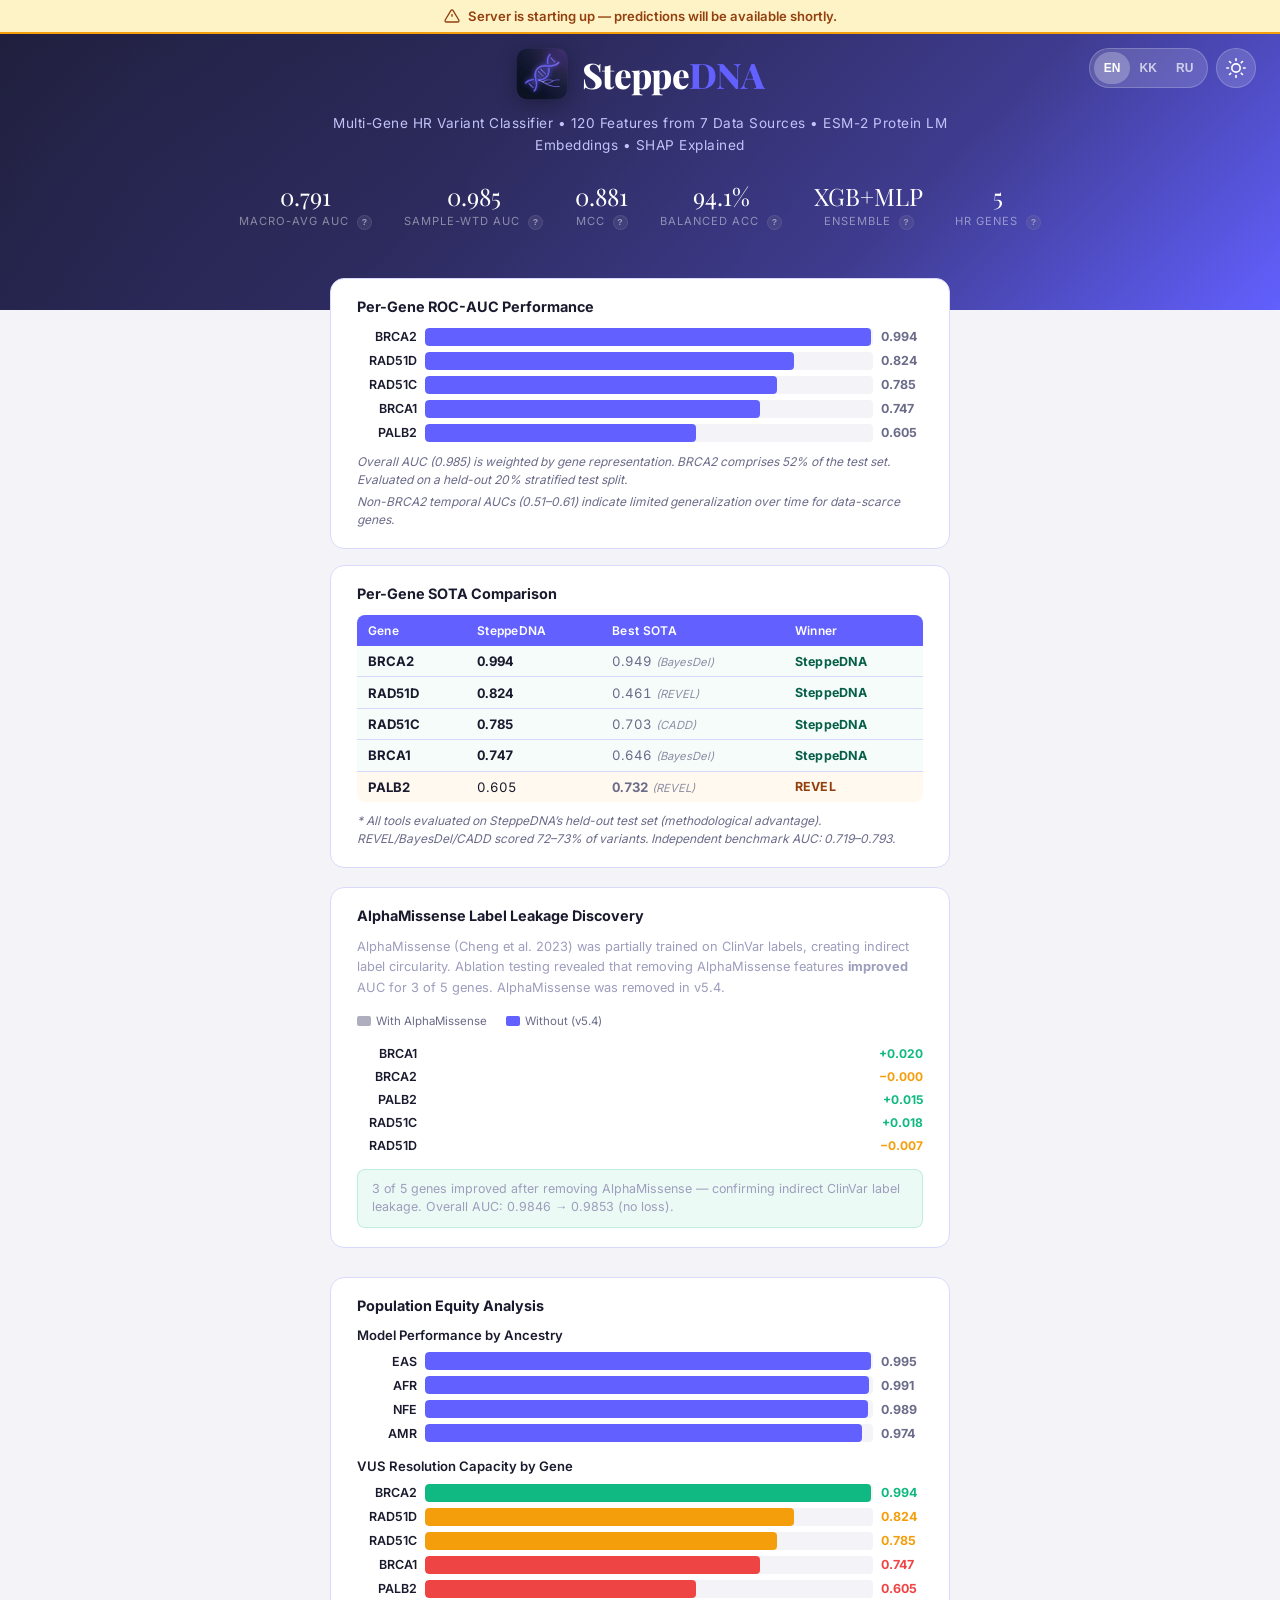
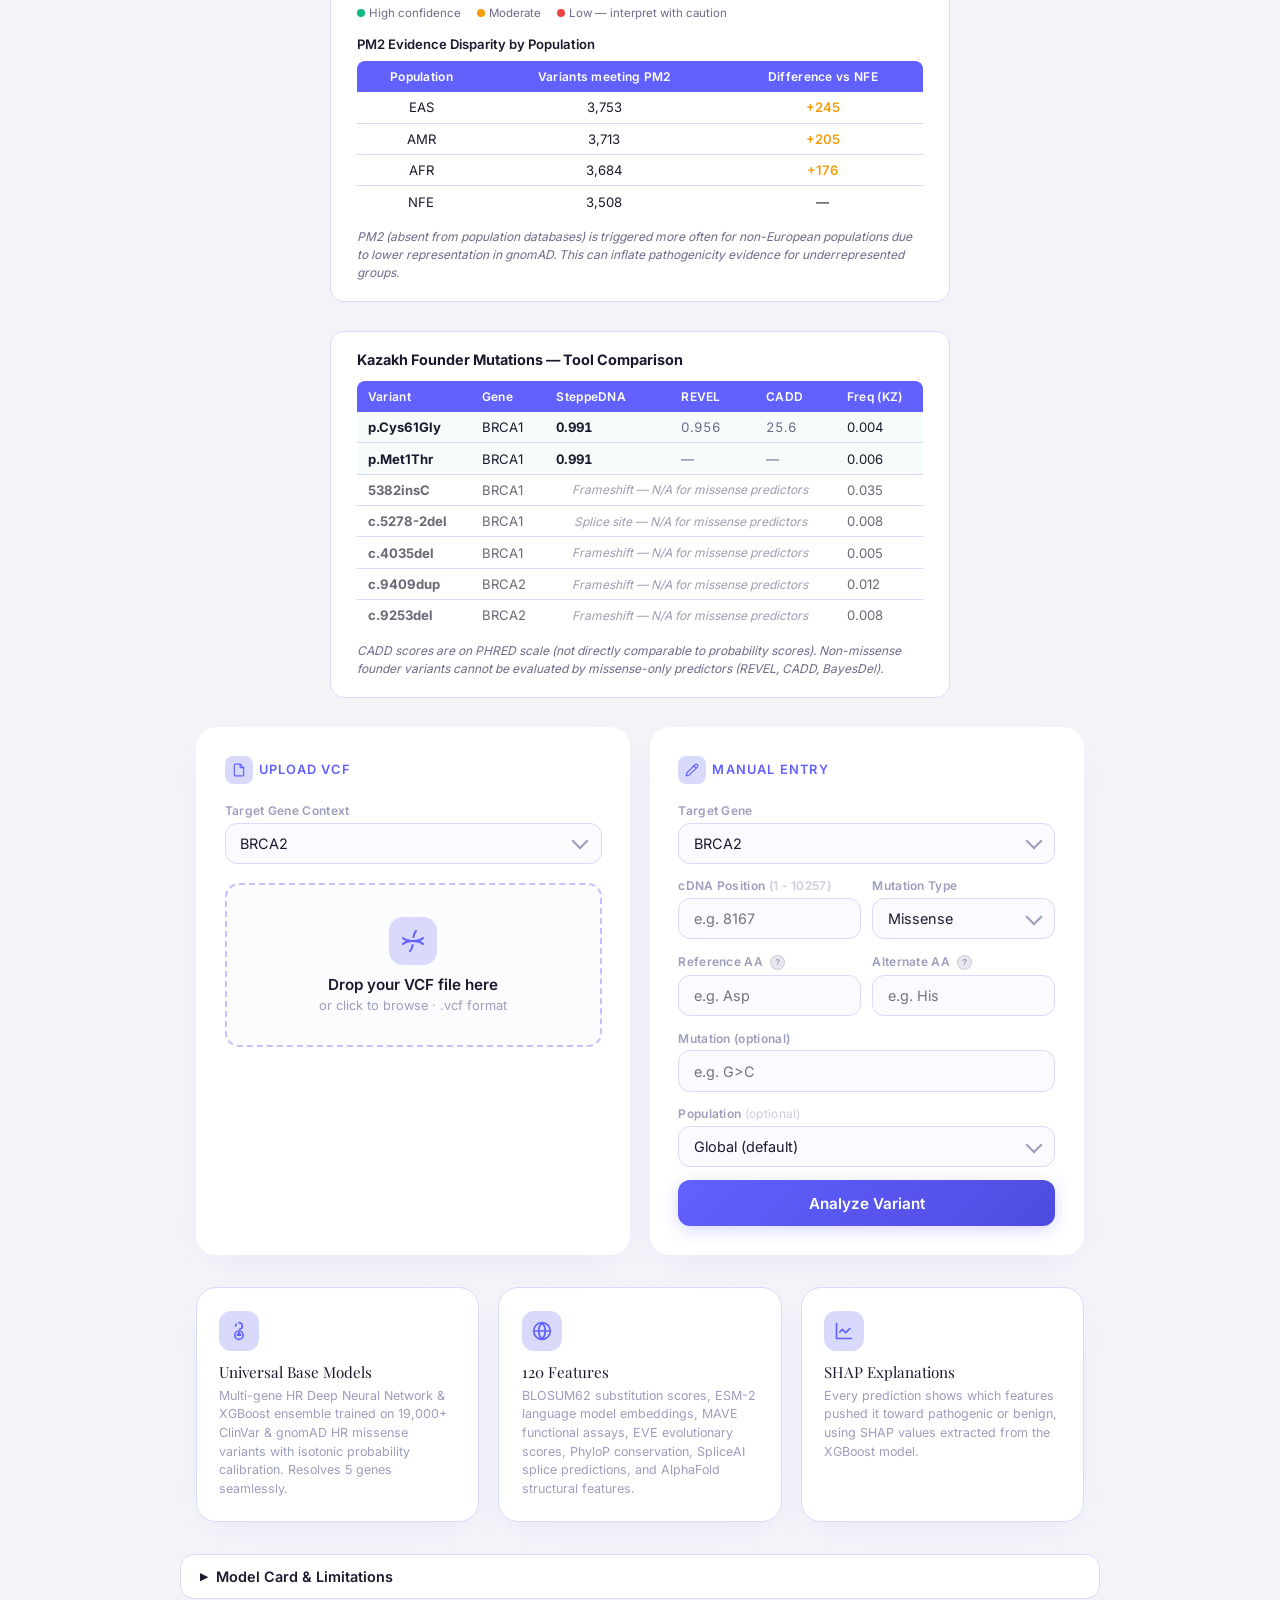
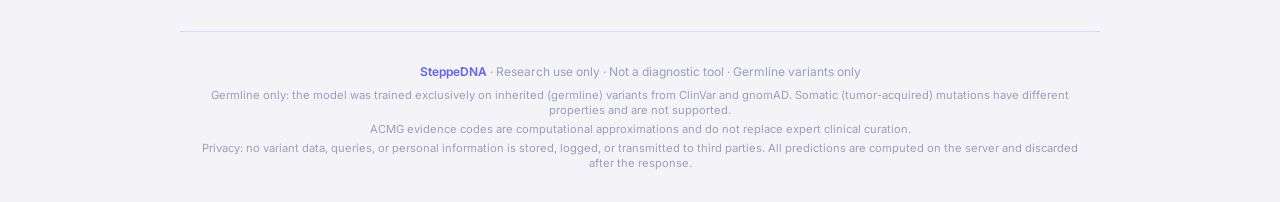
==== frontend/index.html @ 381511ca "Fix AlphaMissense section: raw HTML tags and bar visibility - Switch am_explanation element from dat" ====
<!DOCTYPE html>
<html lang="en">

<head>
    <meta charset="UTF-8">
    <meta name="viewport" content="width=device-width, initial-scale=1.0">
    <title>SteppeDNA — Multi-Gene HR Variant Classifier</title>
    <meta name="description"
        content="Universal HR pathway missense variant pathogenicity prediction using XGBoost+MLP ensemble with 120 features from 7 biological data sources. Research use only.">
    <link rel="stylesheet" href="fonts/fonts.css">
    <link rel="stylesheet" href="styles.css?v=5.4.0">
    <link rel="manifest" href="manifest.json">
    <link rel="icon" type="image/png" href="logo.png">
    <link rel="apple-touch-icon" href="logo.png">
    <meta name="theme-color" content="#6260FF">
    <meta name="apple-mobile-web-app-capable" content="yes">
    <meta name="apple-mobile-web-app-status-bar-style" content="black-translucent">
</head>

<body>

    <!-- Skip to content link for keyboard users -->
    <a href="#mutationForm" class="skip-link">Skip to main content</a>

    <!-- Offline / backend-down banner -->
    <div class="offline-banner" id="offlineBanner" style="display:none" role="alert">
        <svg viewBox="0 0 24 24" width="16" height="16" fill="none" stroke="currentColor" stroke-width="2"><path d="M10.29 3.86L1.82 18a2 2 0 0 0 1.71 3h16.94a2 2 0 0 0 1.71-3L13.71 3.86a2 2 0 0 0-3.42 0z"/><line x1="12" y1="9" x2="12" y2="13"/><line x1="12" y1="17" x2="12.01" y2="17"/></svg>
        <span id="offlineText">Server is starting up &mdash; predictions will be available shortly.</span>
    </div>

    <!-- Toast container — screen readers announce new toasts -->
    <div class="toast-container" id="toastContainer" role="status" aria-live="polite"></div>

    <!-- ============ HERO ============ -->
    <header class="hero" role="banner">
        <div class="hero-content">
            <div class="logo-row">
                <img src="logo.png" alt="SteppeDNA" style="height:52px;width:auto" onerror="this.style.display='none'">
                <span class="logo-text">Steppe<span class="dna">DNA</span></span>
            </div>
            <p class="tagline" data-i18n="tagline"
                style="font-size: 0.85rem; max-width: 620px; margin: 0 auto 1.2rem; line-height: 1.6; opacity: 0.92;">
                Multi-Gene HR Variant Classifier &bull; 120 Features from 7 Data Sources &bull; ESM-2 Protein LM Embeddings &bull;
                SHAP Explained</p>

            <div class="hero-controls">
                <div class="lang-toggle" role="group" aria-label="Language selection">
                    <button class="lang-btn" data-lang="en" aria-label="English">EN</button>
                    <button class="lang-btn" data-lang="kk" aria-label="Қазақша">KK</button>
                    <button class="lang-btn" data-lang="ru" aria-label="Русский">RU</button>
                </div>
                <button id="themeToggle" class="theme-toggle" aria-label="Toggle Dark Mode">
                    <svg id="moonIcon" viewBox="0 0 24 24" width="20" height="20" stroke="currentColor" stroke-width="2"
                        fill="none" stroke-linecap="round" stroke-linejoin="round" style="display:none;">
                        <path d="M21 12.79A9 9 0 1 1 11.21 3 7 7 0 0 0 21 12.79z"></path>
                    </svg>
                    <svg id="sunIcon" viewBox="0 0 24 24" width="20" height="20" stroke="currentColor" stroke-width="2"
                        fill="none" stroke-linecap="round" stroke-linejoin="round">
                        <circle cx="12" cy="12" r="5"></circle>
                        <line x1="12" y1="1" x2="12" y2="3"></line>
                        <line x1="12" y1="21" x2="12" y2="23"></line>
                        <line x1="4.22" y1="4.22" x2="5.64" y2="5.64"></line>
                        <line x1="18.36" y1="18.36" x2="19.78" y2="19.78"></line>
                        <line x1="1" y1="12" x2="3" y2="12"></line>
                        <line x1="21" y1="12" x2="23" y2="12"></line>
                        <line x1="4.22" y1="19.78" x2="5.64" y2="18.36"></line>
                        <line x1="18.36" y1="5.64" x2="19.78" y2="4.22"></line>
                    </svg>
                </button>
            </div>
            <div class="hero-stats">
                <div class="hero-stat">
                    <div class="num" id="hero-macro-auc">0.791</div>
                    <div class="lbl" data-i18n="stat_macro_auc">Macro-Avg AUC <button class="help-tip" aria-label="What is Macro-Averaged AUC?">?<span class="help-text" data-i18n-tooltip="tip_macro_auc">Macro-averaged AUC across all 5 genes (unweighted). Better reflects multi-gene performance than the sample-weighted AUC.</span></button></div>
                </div>
                <div class="hero-stat">
                    <div class="num" id="hero-roc-auc">0.985</div>
                    <div class="lbl" data-i18n="stat_sw_auc">Sample-Wtd AUC <button class="help-tip" aria-label="What is ROC-AUC?">?<span class="help-text" data-i18n-tooltip="tip_roc_auc">Sample-weighted Area Under the ROC curve. Measures how well the model separates pathogenic from benign variants. 1.0 = perfect, 0.5 = random guess. Weighted by gene representation (BRCA2 = 52% of test set).</span></button></div>
                </div>
                <div class="hero-stat">
                    <div class="num" id="hero-mcc">0.881</div>
                    <div class="lbl" data-i18n="stat_mcc">MCC <button class="help-tip" aria-label="What is MCC?">?<span class="help-text" data-i18n-tooltip="tip_mcc">Matthew's Correlation Coefficient. A balanced metric from -1 to +1 that accounts for true/false positives and negatives. Considered the most reliable single metric for binary classification.</span></button></div>
                </div>
                <div class="hero-stat">
                    <div class="num" id="hero-bal-acc">94.1%</div>
                    <div class="lbl" data-i18n="stat_bal_acc">Balanced Acc <button class="help-tip" aria-label="What is Balanced Accuracy?">?<span class="help-text" data-i18n-tooltip="tip_bal_acc">Average of sensitivity (true pathogenic rate) and specificity (true benign rate). Unaffected by class imbalance unlike raw accuracy.</span></button></div>
                </div>
                <div class="hero-stat">
                    <div class="num">XGB+MLP</div>
                    <div class="lbl" data-i18n="stat_model">Ensemble <button class="help-tip" aria-label="What is the Ensemble?">?<span class="help-text" data-i18n-tooltip="tip_ensemble">XGBoost + Multi-Layer Perceptron neural network with gene-adaptive weights and isotonic calibration. Two models vote on each prediction for higher reliability.</span></button></div>
                </div>
                <div class="hero-stat">
                    <div class="num">5</div>
                    <div class="lbl" data-i18n="stat_genes">HR Genes <button class="help-tip" aria-label="What are HR Genes?">?<span class="help-text" data-i18n-tooltip="tip_hr_genes">Homologous Recombination DNA repair genes: BRCA1, BRCA2, PALB2, RAD51C, RAD51D. Mutations in these genes cause hereditary breast, ovarian, and other cancers.</span></button></div>
                </div>
            </div>
        </div>
    </header>

    <!-- ============ PER-GENE PERFORMANCE ============ -->
    <section class="per-gene-section" aria-label="Per-Gene Performance">
        <h3 class="per-gene-title" data-i18n="pergene_title">Per-Gene ROC-AUC Performance</h3>
        <div class="per-gene-chart">
            <div class="pg-row">
                <span class="pg-gene">BRCA2</span>
                <div class="pg-bar-track"><div class="pg-bar" style="width:99.4%" aria-label="BRCA2 AUC 0.994"></div></div>
                <span class="pg-val">0.994</span>
            </div>
            <div class="pg-row">
                <span class="pg-gene">RAD51D</span>
                <div class="pg-bar-track"><div class="pg-bar" style="width:82.4%" aria-label="RAD51D AUC 0.824"></div></div>
                <span class="pg-val">0.824</span>
            </div>
            <div class="pg-row">
                <span class="pg-gene">RAD51C</span>
                <div class="pg-bar-track"><div class="pg-bar" style="width:78.5%" aria-label="RAD51C AUC 0.785"></div></div>
                <span class="pg-val">0.785</span>
            </div>
            <div class="pg-row">
                <span class="pg-gene">BRCA1</span>
                <div class="pg-bar-track"><div class="pg-bar" style="width:74.7%" aria-label="BRCA1 AUC 0.747"></div></div>
                <span class="pg-val">0.747</span>
            </div>
            <div class="pg-row">
                <span class="pg-gene">PALB2</span>
                <div class="pg-bar-track"><div class="pg-bar" style="width:60.5%" aria-label="PALB2 AUC 0.605"></div></div>
                <span class="pg-val">0.605</span>
            </div>
        </div>
        <p class="pg-footnote" data-i18n="pergene_footnote">Overall AUC (0.985) is weighted by gene representation. BRCA2 comprises 52% of the test set. Evaluated on a held-out 20% stratified test split.</p>
        <p class="pg-footnote" style="margin-top:4px" data-i18n="temporal_footnote">Non-BRCA2 temporal AUCs (0.51&ndash;0.61) indicate limited generalization over time for data-scarce genes.</p>
    </section>

    <!-- ============ SOTA COMPARISON ============ -->
    <section class="sota-section" aria-label="Per-Gene SOTA Comparison">
        <h3 class="per-gene-title" data-i18n="sota_comparison_title">Per-Gene SOTA Comparison</h3>
        <div style="overflow-x:auto">
            <table class="sota-table" aria-label="Per-gene SOTA comparison table">
                <thead>
                    <tr>
                        <th data-i18n="sota_col_gene">Gene</th>
                        <th data-i18n="sota_col_steppdna">SteppeDNA</th>
                        <th data-i18n="sota_col_best_sota">Best SOTA</th>
                        <th data-i18n="sota_col_winner">Winner</th>
                    </tr>
                </thead>
                <tbody>
                    <tr class="sota-win">
                        <td class="sota-gene">BRCA2</td>
                        <td class="sota-score sota-score-ours"><strong>0.994</strong></td>
                        <td class="sota-score sota-score-ext">0.949 <span class="sota-tool">(BayesDel)</span></td>
                        <td class="sota-badge sota-badge-win">SteppeDNA</td>
                    </tr>
                    <tr class="sota-win">
                        <td class="sota-gene">RAD51D</td>
                        <td class="sota-score sota-score-ours"><strong>0.824</strong></td>
                        <td class="sota-score sota-score-ext">0.461 <span class="sota-tool">(REVEL)</span></td>
                        <td class="sota-badge sota-badge-win">SteppeDNA</td>
                    </tr>
                    <tr class="sota-win">
                        <td class="sota-gene">RAD51C</td>
                        <td class="sota-score sota-score-ours"><strong>0.785</strong></td>
                        <td class="sota-score sota-score-ext">0.703 <span class="sota-tool">(CADD)</span></td>
                        <td class="sota-badge sota-badge-win">SteppeDNA</td>
                    </tr>
                    <tr class="sota-win">
                        <td class="sota-gene">BRCA1</td>
                        <td class="sota-score sota-score-ours"><strong>0.747</strong></td>
                        <td class="sota-score sota-score-ext">0.646 <span class="sota-tool">(BayesDel)</span></td>
                        <td class="sota-badge sota-badge-win">SteppeDNA</td>
                    </tr>
                    <tr class="sota-loss">
                        <td class="sota-gene">PALB2</td>
                        <td class="sota-score sota-score-ours">0.605</td>
                        <td class="sota-score sota-score-ext"><strong>0.732</strong> <span class="sota-tool">(REVEL)</span></td>
                        <td class="sota-badge sota-badge-loss">REVEL</td>
                    </tr>
                </tbody>
            </table>
        </div>
        <p class="pg-footnote" style="margin-top:0.6rem" data-i18n="sota_footnote">* All tools evaluated on SteppeDNA&#8217;s held-out test set (methodological advantage). REVEL/BayesDel/CADD scored 72&ndash;73% of variants. Independent benchmark AUC: 0.719&ndash;0.793.</p>
    </section>

    <!-- ============ ALPHAMISSENSE LEAKAGE DISCOVERY ============ -->
    <section class="analysis-section am-section" aria-label="AlphaMissense Leakage Discovery">
        <h3 class="per-gene-title" data-i18n="am_title">AlphaMissense Label Leakage Discovery</h3>
        <p class="am-explanation" data-i18n-html="am_explanation">AlphaMissense (Cheng et al. 2023) was partially trained on ClinVar labels, creating indirect label circularity. Ablation testing revealed that removing AlphaMissense features <strong>improved</strong> AUC for 3 of 5 genes. AlphaMissense was removed in v5.4.</p>
        <div class="am-chart">
            <div class="am-legend">
                <span class="am-leg-item"><span class="am-leg-swatch am-with-swatch"></span> <span data-i18n="am_with">With AlphaMissense</span></span>
                <span class="am-leg-item"><span class="am-leg-swatch am-without-swatch"></span> <span data-i18n="am_without">Without (v5.4)</span></span>
            </div>
            <div class="am-row am-improved">
                <span class="pg-gene">BRCA1</span>
                <div class="am-bars">
                    <div class="pg-bar-track"><div class="pg-bar am-bar-with" style="width:76.5%" aria-label="With AM: 0.765"></div></div>
                    <div class="pg-bar-track"><div class="pg-bar am-bar-without" style="width:78.4%" aria-label="Without AM: 0.784"></div></div>
                </div>
                <span class="am-delta am-delta-up">+0.020</span>
            </div>
            <div class="am-row am-declined">
                <span class="pg-gene">BRCA2</span>
                <div class="am-bars">
                    <div class="pg-bar-track"><div class="pg-bar am-bar-with" style="width:99.7%" aria-label="With AM: 0.997"></div></div>
                    <div class="pg-bar-track"><div class="pg-bar am-bar-without" style="width:99.7%" aria-label="Without AM: 0.997"></div></div>
                </div>
                <span class="am-delta am-delta-down">&minus;0.000</span>
            </div>
            <div class="am-row am-improved">
                <span class="pg-gene">PALB2</span>
                <div class="am-bars">
                    <div class="pg-bar-track"><div class="pg-bar am-bar-with" style="width:57.0%" aria-label="With AM: 0.570"></div></div>
                    <div class="pg-bar-track"><div class="pg-bar am-bar-without" style="width:58.6%" aria-label="Without AM: 0.586"></div></div>
                </div>
                <span class="am-delta am-delta-up">+0.015</span>
            </div>
            <div class="am-row am-improved">
                <span class="pg-gene">RAD51C</span>
                <div class="am-bars">
                    <div class="pg-bar-track"><div class="pg-bar am-bar-with" style="width:79.9%" aria-label="With AM: 0.799"></div></div>
                    <div class="pg-bar-track"><div class="pg-bar am-bar-without" style="width:81.7%" aria-label="Without AM: 0.817"></div></div>
                </div>
                <span class="am-delta am-delta-up">+0.018</span>
            </div>
            <div class="am-row am-declined">
                <span class="pg-gene">RAD51D</span>
                <div class="am-bars">
                    <div class="pg-bar-track"><div class="pg-bar am-bar-with" style="width:82.1%" aria-label="With AM: 0.821"></div></div>
                    <div class="pg-bar-track"><div class="pg-bar am-bar-without" style="width:81.5%" aria-label="Without AM: 0.815"></div></div>
                </div>
                <span class="am-delta am-delta-down">&minus;0.007</span>
            </div>
        </div>
        <div class="am-callout" data-i18n="am_callout">3 of 5 genes improved after removing AlphaMissense &mdash; confirming indirect ClinVar label leakage. Overall AUC: 0.9846 &rarr; 0.9853 (no loss).</div>
    </section>

    <!-- ============ POPULATION EQUITY ANALYSIS ============ -->
    <section class="analysis-section equity-section" aria-label="Population Equity Analysis">
        <h3 class="per-gene-title" data-i18n="eq_title">Population Equity Analysis</h3>

        <h4 class="eq-subtitle" data-i18n="eq_perf_title">Model Performance by Ancestry</h4>
        <div class="per-gene-chart">
            <div class="pg-row">
                <span class="pg-gene">EAS</span>
                <div class="pg-bar-track"><div class="pg-bar" style="width:99.5%" aria-label="EAS AUC 0.995"></div></div>
                <span class="pg-val">0.995</span>
            </div>
            <div class="pg-row">
                <span class="pg-gene">AFR</span>
                <div class="pg-bar-track"><div class="pg-bar" style="width:99.1%" aria-label="AFR AUC 0.991"></div></div>
                <span class="pg-val">0.991</span>
            </div>
            <div class="pg-row">
                <span class="pg-gene">NFE</span>
                <div class="pg-bar-track"><div class="pg-bar" style="width:98.9%" aria-label="NFE AUC 0.989"></div></div>
                <span class="pg-val">0.989</span>
            </div>
            <div class="pg-row">
                <span class="pg-gene">AMR</span>
                <div class="pg-bar-track"><div class="pg-bar" style="width:97.4%" aria-label="AMR AUC 0.974"></div></div>
                <span class="pg-val">0.974</span>
            </div>
        </div>

        <h4 class="eq-subtitle" data-i18n="eq_vus_title">VUS Resolution Capacity by Gene</h4>
        <div class="per-gene-chart">
            <div class="pg-row">
                <span class="pg-gene">BRCA2</span>
                <div class="pg-bar-track"><div class="pg-bar eq-tier-high" style="width:99.4%" aria-label="BRCA2 AUC 0.994"></div></div>
                <span class="pg-val eq-val-high">0.994</span>
            </div>
            <div class="pg-row">
                <span class="pg-gene">RAD51D</span>
                <div class="pg-bar-track"><div class="pg-bar eq-tier-moderate" style="width:82.4%" aria-label="RAD51D AUC 0.824"></div></div>
                <span class="pg-val eq-val-moderate">0.824</span>
            </div>
            <div class="pg-row">
                <span class="pg-gene">RAD51C</span>
                <div class="pg-bar-track"><div class="pg-bar eq-tier-moderate" style="width:78.5%" aria-label="RAD51C AUC 0.785"></div></div>
                <span class="pg-val eq-val-moderate">0.785</span>
            </div>
            <div class="pg-row">
                <span class="pg-gene">BRCA1</span>
                <div class="pg-bar-track"><div class="pg-bar eq-tier-low" style="width:74.7%" aria-label="BRCA1 AUC 0.747"></div></div>
                <span class="pg-val eq-val-low">0.747</span>
            </div>
            <div class="pg-row">
                <span class="pg-gene">PALB2</span>
                <div class="pg-bar-track"><div class="pg-bar eq-tier-low" style="width:60.5%" aria-label="PALB2 AUC 0.605"></div></div>
                <span class="pg-val eq-val-low">0.605</span>
            </div>
        </div>
        <div class="eq-tier-legend">
            <span class="eq-leg-item"><span class="eq-leg-dot eq-tier-high"></span> <span data-i18n="eq_high">High confidence</span></span>
            <span class="eq-leg-item"><span class="eq-leg-dot eq-tier-moderate"></span> <span data-i18n="eq_moderate">Moderate</span></span>
            <span class="eq-leg-item"><span class="eq-leg-dot eq-tier-low"></span> <span data-i18n="eq_low">Low &mdash; interpret with caution</span></span>
        </div>

        <h4 class="eq-subtitle" data-i18n="eq_pm2_title">PM2 Evidence Disparity by Population</h4>
        <div style="overflow-x:auto">
            <table class="sota-table eq-table" aria-label="PM2 evidence disparity">
                <thead>
                    <tr>
                        <th data-i18n="eq_col_pop">Population</th>
                        <th data-i18n="eq_col_pm2">Variants meeting PM2</th>
                        <th data-i18n="eq_col_diff">Difference vs NFE</th>
                    </tr>
                </thead>
                <tbody>
                    <tr><td>EAS</td><td>3,753</td><td class="eq-diff-up">+245</td></tr>
                    <tr><td>AMR</td><td>3,713</td><td class="eq-diff-up">+205</td></tr>
                    <tr><td>AFR</td><td>3,684</td><td class="eq-diff-up">+176</td></tr>
                    <tr><td>NFE</td><td>3,508</td><td>&mdash;</td></tr>
                </tbody>
            </table>
        </div>
        <p class="pg-footnote" data-i18n="eq_footnote">PM2 (absent from population databases) is triggered more often for non-European populations due to lower representation in gnomAD. This can inflate pathogenicity evidence for underrepresented groups.</p>
    </section>

    <!-- ============ FOUNDER MUTATION BENCHMARK ============ -->
    <section class="analysis-section founder-bench-section" aria-label="Founder Mutation Benchmark">
        <h3 class="per-gene-title" data-i18n="fb_title">Kazakh Founder Mutations &mdash; Tool Comparison</h3>
        <div style="overflow-x:auto">
            <table class="sota-table" aria-label="Founder mutation benchmark comparison">
                <thead>
                    <tr>
                        <th data-i18n="fb_col_variant">Variant</th>
                        <th data-i18n="fb_col_gene">Gene</th>
                        <th>SteppeDNA</th>
                        <th>REVEL</th>
                        <th>CADD</th>
                        <th data-i18n="fb_col_freq">Freq (KZ)</th>
                    </tr>
                </thead>
                <tbody>
                    <tr class="sota-win">
                        <td class="sota-gene">p.Cys61Gly</td>
                        <td>BRCA1</td>
                        <td class="sota-score sota-score-ours"><strong>0.991</strong></td>
                        <td class="sota-score sota-score-ext">0.956</td>
                        <td class="sota-score sota-score-ext">25.6</td>
                        <td>0.004</td>
                    </tr>
                    <tr class="sota-win">
                        <td class="sota-gene">p.Met1Thr</td>
                        <td>BRCA1</td>
                        <td class="sota-score sota-score-ours"><strong>0.991</strong></td>
                        <td class="sota-score sota-score-ext">&mdash;</td>
                        <td class="sota-score sota-score-ext">&mdash;</td>
                        <td>0.006</td>
                    </tr>
                    <tr class="fb-nonsense">
                        <td class="sota-gene">5382insC</td>
                        <td>BRCA1</td>
                        <td colspan="3" class="fb-na" data-i18n="fb_frameshift">Frameshift &mdash; N/A for missense predictors</td>
                        <td>0.035</td>
                    </tr>
                    <tr class="fb-nonsense">
                        <td class="sota-gene">c.5278-2del</td>
                        <td>BRCA1</td>
                        <td colspan="3" class="fb-na" data-i18n="fb_splice">Splice site &mdash; N/A for missense predictors</td>
                        <td>0.008</td>
                    </tr>
                    <tr class="fb-nonsense">
                        <td class="sota-gene">c.4035del</td>
                        <td>BRCA1</td>
                        <td colspan="3" class="fb-na" data-i18n="fb_frameshift">Frameshift &mdash; N/A for missense predictors</td>
                        <td>0.005</td>
                    </tr>
                    <tr class="fb-nonsense">
                        <td class="sota-gene">c.9409dup</td>
                        <td>BRCA2</td>
                        <td colspan="3" class="fb-na" data-i18n="fb_frameshift">Frameshift &mdash; N/A for missense predictors</td>
                        <td>0.012</td>
                    </tr>
                    <tr class="fb-nonsense">
                        <td class="sota-gene">c.9253del</td>
                        <td>BRCA2</td>
                        <td colspan="3" class="fb-na" data-i18n="fb_frameshift">Frameshift &mdash; N/A for missense predictors</td>
                        <td>0.008</td>
                    </tr>
                </tbody>
            </table>
        </div>
        <p class="pg-footnote" data-i18n="fb_footnote">CADD scores are on PHRED scale (not directly comparable to probability scores). Non-missense founder variants cannot be evaluated by missense-only predictors (REVEL, CADD, BayesDel).</p>
    </section>

    <!-- ============ MAIN 2-COL LAYOUT ============ -->
    <main class="main-container" role="main">

        <!-- LEFT: Upload -->
        <div class="card">
            <div class="card-title"><span class="ct-icon" aria-hidden="true"><svg viewBox="0 0 24 24">
                        <path d="M14 2H6a2 2 0 0 0-2 2v16a2 2 0 0 0 2 2h12a2 2 0 0 0 2-2V8Z" />
                        <polyline points="14 2 14 8 20 8" />
                    </svg></span> <span data-i18n="upload_title">Upload VCF</span></div>

            <div class="form-group custom-dropdown-container" style="margin-bottom: 1.2rem;">
                <label data-i18n="tgt_gene_ctx">Target Gene Context</label>
                <div class="custom-dropdown" id="vcfGeneDropdown" tabindex="0">
                    <div class="dropdown-selected" id="vcfGeneSelected">BRCA2</div>
                    <div class="dropdown-options">
                        <div class="dropdown-option" data-value="BRCA1">BRCA1</div>
                        <div class="dropdown-option active" data-value="BRCA2">BRCA2</div>
                        <div class="dropdown-option" data-value="PALB2">PALB2</div>
                        <div class="dropdown-option" data-value="RAD51C">RAD51C</div>
                        <div class="dropdown-option" data-value="RAD51D">RAD51D</div>
                    </div>
                </div>
                <!-- Preserved mapped ID for JS lookups -->
                <input type="hidden" id="vcfGeneSelect" value="BRCA2">
            </div>

            <div class="upload-zone" id="dropZone" role="button" aria-label="Upload VCF file" tabindex="0">
                <div class="dna-icon" aria-hidden="true"><svg viewBox="0 0 24 24">
                        <path d="M2 15c6.667-6 13.333 0 20-6" stroke-linecap="round" />
                        <path d="M9 22c1.798-1.998 2.573-3.995 2.572-5.993" stroke-linecap="round" />
                        <path d="M15 2c-1.798 1.998-2.573 3.995-2.572 5.993" stroke-linecap="round" />
                        <path d="M2 9c6.667 6 13.333 0 20 6" stroke-linecap="round" />
                    </svg></div>
                <h3 data-i18n="drop_vcf">Drop your VCF file here</h3>
                <p data-i18n="or_click">or click to browse · .vcf format</p>
                <input type="file" id="fileInput" hidden accept=".vcf">
            </div>
        </div>

        <!-- RIGHT: Manual Input -->
        <div class="card">
            <div class="card-title"><span class="ct-icon" aria-hidden="true"><svg viewBox="0 0 24 24">
                        <path d="M17 3a2.85 2.83 0 1 1 4 4L7.5 20.5 2 22l1.5-5.5Z" />
                        <path d="m15 5 4 4" />
                    </svg></span> <span data-i18n="manual_entry">Manual Entry</span></div>
            <form id="mutationForm" novalidate>
                <div class="form-group custom-dropdown-container">
                    <label data-i18n="tgt_gene">Target Gene</label>
                    <div class="custom-dropdown" id="geneDropdown" tabindex="0">
                        <div class="dropdown-selected" id="geneSelected">BRCA2</div>
                        <div class="dropdown-options">
                            <div class="dropdown-option" data-value="BRCA1">BRCA1</div>
                            <div class="dropdown-option active" data-value="BRCA2">BRCA2</div>
                            <div class="dropdown-option" data-value="PALB2">PALB2</div>
                            <div class="dropdown-option" data-value="RAD51C">RAD51C</div>
                            <div class="dropdown-option" data-value="RAD51D">RAD51D</div>
                        </div>
                    </div>
                    <!-- Preserved mapped ID for JS lookups -->
                    <input type="hidden" id="geneSelect" value="BRCA2">
                </div>
                <div class="row-2">
                    <div class="form-group">
                        <label for="cDNA_pos"><span data-i18n="cdna_pos">cDNA Position</span> <span id="cdnaHint"
                                style="opacity:0.5">(1 - 10257)</span></label>
                        <input type="number" id="cDNA_pos" placeholder="e.g. 8167" required min="1" max="10257">
                    </div>

                    <div class="form-group custom-dropdown-container" id="mutTypeDropdownGroup">
                        <label data-i18n="mut_type">Mutation Type</label>
                        <div class="custom-dropdown" id="mutTypeDropdown" tabindex="0">
                            <div class="dropdown-selected" id="mutTypeSelected">Missense</div>
                            <div class="dropdown-options">
                                <div class="dropdown-option active" data-value="missense">Missense</div>
                                <div class="dropdown-option" data-value="nonsense">Nonsense</div>
                                <div class="dropdown-option" data-value="frameshift">Frameshift</div>
                            </div>
                        </div>
                    </div>
                </div>

                <div class="row-2" id="missenseRow">
                    <div class="form-group">
                        <label for="AA_ref" data-i18n="ref_aa">Reference AA <button class="help-tip" aria-label="What is Reference AA?">?<span class="help-text" data-i18n-tooltip="tip_ref_aa">The original (wild-type) amino acid at this position. Use 3-letter codes: Ala, Arg, Asn, Asp, Cys, Glu, Gly, His, Ile, Leu, Lys, Met, Phe, Pro, Ser, Thr, Trp, Tyr, Val.</span></button></label>
                        <input type="text" id="AA_ref" placeholder="e.g. Asp" required maxlength="3"
                            pattern="[A-Za-z]{3}" autocomplete="off">
                    </div>
                    <div class="form-group" id="aaAltGroup">
                        <label for="AA_alt" data-i18n="alt_aa">Alternate AA <button class="help-tip" aria-label="What is Alternate AA?">?<span class="help-text" data-i18n-tooltip="tip_alt_aa">The mutant amino acid that replaced the original. This is the variant you want to classify as pathogenic or benign.</span></button></label>
                        <input type="text" id="AA_alt" placeholder="e.g. His" required maxlength="3"
                            pattern="[A-Za-z]{3}" autocomplete="off">
                    </div>
                </div>
                <div class="form-group">
                    <label for="mutation"><span data-i18n="mutation">Mutation</span> <span data-i18n="mut_opt"
                            style="opacity:0.5">(optional)</span></label>
                    <input type="text" id="mutation" placeholder="e.g. G>C" autocomplete="off">
                </div>
                <div class="form-group custom-dropdown-container" style="margin-bottom:0.8rem;">
                    <label data-i18n="population_label">Population <span style="opacity:0.5;font-weight:normal">(optional)</span></label>
                    <div class="custom-dropdown" id="populationDropdown" tabindex="0">
                        <div class="dropdown-selected" id="populationSelected" data-i18n="pop_global">Global (default)</div>
                        <div class="dropdown-options">
                            <div class="dropdown-option active" data-value="">Global (default)</div>
                            <div class="dropdown-option" data-value="nfe">European (NFE)</div>
                            <div class="dropdown-option" data-value="eas">East Asian (EAS)</div>
                            <div class="dropdown-option" data-value="afr">African (AFR)</div>
                            <div class="dropdown-option" data-value="sas">South Asian (SAS)</div>
                            <div class="dropdown-option" data-value="amr">American (AMR)</div>
                            <div class="dropdown-option" data-value="asj">Ashkenazi (ASJ)</div>
                            <div class="dropdown-option" data-value="fin">Finnish (FIN)</div>
                        </div>
                    </div>
                    <input type="hidden" id="populationSelect" value="">
                </div>
                <button type="submit" class="btn" id="submitBtn">
                    <div class="spinner" id="spinner"></div>
                    <span id="btnText" data-i18n="analyze_btn">Analyze Variant</span>
                </button>
            </form>
        </div>

        <!-- LOADING SKELETON -->
        <div class="skeleton-card" id="skeletonCard" style="display:none" aria-hidden="true">
            <div class="skeleton-row skeleton-shimmer" style="width:40%;height:28px;margin-bottom:12px"></div>
            <div class="skeleton-row skeleton-shimmer" style="width:25%;height:48px;margin-bottom:16px"></div>
            <div class="skeleton-row skeleton-shimmer" style="width:90%;height:14px;margin-bottom:8px"></div>
            <div class="skeleton-row skeleton-shimmer" style="width:75%;height:14px;margin-bottom:20px"></div>
            <div style="display:grid;grid-template-columns:1fr 1fr;gap:10px">
                <div class="skeleton-row skeleton-shimmer" style="height:80px;border-radius:10px"></div>
                <div class="skeleton-row skeleton-shimmer" style="height:80px;border-radius:10px"></div>
                <div class="skeleton-row skeleton-shimmer" style="height:80px;border-radius:10px"></div>
                <div class="skeleton-row skeleton-shimmer" style="height:80px;border-radius:10px"></div>
            </div>
        </div>

        <!-- RESULT (full width) -->
        <div class="result-card card-full" id="resultCard" aria-live="polite" aria-atomic="true">
            <div class="ruo-inline" style="background:var(--bg-alt);border:1px solid var(--border);padding:4px 10px;border-radius:4px;font-size:0.72rem;color:var(--text-mid);text-align:center;margin-bottom:8px;opacity:0.7;">Research Use Only — not for clinical diagnosis | Germline variants only</div>
            <div class="result-top">
                <div class="result-label-group">
                    <span class="badge" id="badge">Pathogenic</span>
                </div>
                <div class="result-top-right">
                    <span class="prob-label" style="font-size:0.7rem;color:var(--text-mid);display:block;margin-bottom:2px;">Pathogenicity Probability</span>
                    <span class="confidence" id="confidence">98%</span>
                    <button class="btn-dismiss-result" id="btnDismissResult" aria-label="Dismiss result" title="Dismiss">
                        <svg width="16" height="16" viewBox="0 0 24 24" fill="none" stroke="currentColor" stroke-width="2"><line x1="18" y1="6" x2="6" y2="18"/><line x1="6" y1="6" x2="18" y2="18"/></svg>
                    </button>
                </div>
            </div>
            <div id="uncertaintyInfo" style="display:none;text-align:center;margin-top:8px"></div>
            <div id="conformalPrediction" style="display:none;text-align:center;margin-top:6px"></div>
            <div id="geneReliability" style="display:none;margin:8px 0;padding:10px 14px;border-radius:8px;font-size:0.85rem;border:1px solid var(--warning);background:rgba(245,158,11,0.08);color:var(--text)"></div>
            <div id="modelDisagreement" style="display:none;margin:8px 0;padding:10px 14px;border-radius:8px;font-size:0.85rem;border:1px solid var(--warning);background:rgba(245,158,11,0.08);color:var(--text)"></div>
            <div id="founderMutation" style="display:none;margin:8px 0;padding:10px 14px;border-radius:8px;font-size:0.85rem;border:1px solid #0ea5e9;background:rgba(14,165,233,0.08);color:var(--text)"></div>
            <div id="vusGuidance" style="display:none;margin:8px 0;padding:10px 14px;border-radius:8px;font-size:0.85rem;border:1px solid var(--primary);background:rgba(99,102,241,0.06);color:var(--text)"></div>
            <div id="predictionMeta" class="prediction-meta" style="display:none">
                <span id="ensembleWeights" style="display:none"></span>
                <span id="featureCoverage" style="display:none"></span>
                <span id="dataSupport" style="display:none"></span>
            </div>
            <p class="result-subtitle" id="resultNote">
                Prediction based on EVE, MAVE, PhyloP, ESM-2, SpliceAI, AlphaFold 3D structure, gnomAD frequencies, and 120 engineered features.
            </p>

            <!-- PROTEIN DOMAIN LOLLIPOP PLOT -->
            <div class="lollipop-container" id="lollipopPlot" style="display:none"></div>

            <div class="ds-grid" id="dsGrid">
                <!-- filled by JS -->
            </div>

            <div class="features-grid" id="featuresGrid">
                <!-- filled by JS -->
            </div>

            <!-- ACMG EVIDENCE -->
            <div class="acmg-section" id="acmgSection" style="display:none">
                <div class="acmg-title" data-i18n="acmg_ev">ACMG Evidence <button class="help-tip" aria-label="What is ACMG?">?<span class="help-text" data-i18n-tooltip="tip_acmg">American College of Medical Genetics classification criteria. PP/PM/PS = evidence for pathogenic. BP/BS/BA = evidence for benign. These are computational approximations.</span></button></div>
                <div class="acmg-approx-note" style="font-size:0.85rem;color:var(--text);margin-bottom:6px;font-style:italic;background:var(--warning-bg, #fff3cd);padding:4px 8px;border-radius:4px;" data-i18n="acmg_approx_label">Computational approximation &mdash; not validated ACMG classification</div>
                <div class="acmg-grid" id="acmgGrid"></div>
            </div>

            <!-- POPULATION COMPARISON -->
            <div class="pop-compare" id="populationComparison" style="display:none">
                <div class="pop-compare-title" data-i18n="pop_compare_title">Population Impact on ACMG Evidence</div>
                <div id="popCompareContent"></div>
            </div>

            <!-- SHAP -->
            <div class="shap-section" id="shapSection" style="display:none">
                <div class="shap-title" data-i18n="why_shap">Why This Prediction? — SHAP Feature Attribution <button class="help-tip" aria-label="What is SHAP?">?<span class="help-text" data-i18n-tooltip="tip_shap">SHAP (SHapley Additive exPlanations) shows how each biological feature pushed the prediction toward pathogenic (+) or benign (-). Longer bars = stronger influence on this specific variant.</span></button></div>
                <div id="shapChart"></div>
                <button class="shap-toggle-btn" id="shapToggleBtn" style="display:none" data-i18n="shap_show_all">Show All Features</button>
                <div class="shap-legend">
                    <span class="leg-ben" data-i18n="legend_ben">Benign</span>
                    <span class="leg-path" data-i18n="legend_path">Pathogenic</span>
                </div>
            </div>

            <!-- Contrastive Explanation (Item 43) -->
            <div class="shap-section" id="contrastiveSection" style="display:none">
                <div class="shap-title" data-i18n="contrastive_title">Contrastive Explanation <button class="help-tip" aria-label="What is this?">?<span class="help-text" data-i18n-tooltip="contrastive_tip">Shows the nearest training variant with the opposite classification. The key differences highlight which features most distinguish this variant from its nearest opposite-class neighbor.</span></button></div>
                <div id="contrastiveContent"></div>
            </div>

            <!-- PDF / JSON EXPORT -->
            <div style="display:flex;gap:0.6rem;flex-wrap:wrap;margin-top:1rem">
                <button class="csv-download-btn" id="pdfExportBtn" style="display:none">
                    <svg viewBox="0 0 24 24"><path d="M14 2H6a2 2 0 0 0-2 2v16a2 2 0 0 0 2 2h12a2 2 0 0 0 2-2V8Z"/><polyline points="14 2 14 8 20 8"/><path d="M12 18v-6"/><path d="m9 15 3 3 3-3"/></svg>
                    <span data-i18n="download_pdf">Download PDF Report</span>
                </button>
                <button class="csv-download-btn" id="jsonExportBtn" style="display:none">
                    <svg viewBox="0 0 24 24"><path d="M14 2H6a2 2 0 0 0-2 2v16a2 2 0 0 0 2 2h12a2 2 0 0 0 2-2V8Z"/><polyline points="14 2 14 8 20 8"/><path d="M12 18v-6"/><path d="m9 15 3 3 3-3"/></svg>
                    <span data-i18n="download_json">Export JSON</span>
                </button>
                <button class="csv-download-btn" id="compareBtn" style="display:none">
                    <svg viewBox="0 0 24 24"><path d="M16 3h5v5"/><path d="M8 3H3v5"/><path d="M12 22v-8.3a4 4 0 0 0-1.172-2.872L3 3"/><path d="m15 9 6-6"/></svg>
                    <span data-i18n="compare_btn">Compare</span>
                </button>
            </div>

            <!-- LIVE DATABASE LOOKUP -->
            <div class="live-lookup-section" id="liveLookupSection">
                <div class="live-column">
                    <button type="button" class="live-btn" id="btnClinvar">
                        <svg width="14" height="14" viewBox="0 0 24 24" fill="none" stroke="currentColor"
                            stroke-width="2">
                            <path d="M10 13a5 5 0 0 0 7.54.54l3-3a5 5 0 0 0-7.07-7.07l-1.72 1.71"></path>
                            <path d="M14 11a5 5 0 0 0-7.54-.54l-3 3a5 5 0 0 0 7.07 7.07l1.71-1.71"></path>
                        </svg>
                        <span data-i18n="fetch_clinvar">Fetch Live ClinVar</span> <button class="help-tip" aria-label="What is ClinVar?">?<span class="help-text" data-i18n-tooltip="tip_clinvar">NCBI ClinVar database. Queries the latest clinical significance classification for this variant from submitting labs worldwide.</span></button>
                        <div class="live-spinner" id="spinClinvar"></div>
                    </button>
                    <div class="live-result-box" id="resClinvar"></div>
                </div>

                <div class="live-column">
                    <button type="button" class="live-btn" id="btnGnomad">
                        <svg width="14" height="14" viewBox="0 0 24 24" fill="none" stroke="currentColor"
                            stroke-width="2">
                            <circle cx="12" cy="12" r="10"></circle>
                            <path d="M12 2a14.5 14.5 0 0 0 0 20 14.5 14.5 0 0 0 0-20"></path>
                            <path d="M2 12h20"></path>
                        </svg>
                        <span data-i18n="fetch_gnomad">Fetch Live gnomAD</span> <button class="help-tip" aria-label="What is gnomAD?">?<span class="help-text" data-i18n-tooltip="tip_gnomad">Genome Aggregation Database. Shows how often this variant appears across ~807K sequenced individuals (~1.6M alleles) from diverse populations.</span></button>
                        <div class="live-spinner" id="spinGnomad"></div>
                    </button>
                    <div class="live-result-box" id="resGnomad"></div>
                </div>
            </div>

        </div>

    </main>

    <!-- ============ UMAP VARIANT LANDSCAPE ============ -->
    <div class="umap-section" id="umapSection" style="display:none">
        <div class="umap-title" data-i18n="umap_title">Variant Landscape (UMAP)</div>
        <div class="umap-subtitle" data-i18n="umap_subtitle">Your variant projected onto 5,000 training variants</div>
        <canvas id="umapCanvas" width="600" height="400"></canvas>
        <div class="umap-legend">
            <span class="umap-leg-item"><span class="umap-dot" style="background:#ef4444"></span> <span data-i18n="umap_leg_path">Pathogenic</span></span>
            <span class="umap-leg-item"><span class="umap-dot" style="background:#10b981"></span> <span data-i18n="umap_leg_ben">Benign</span></span>
            <span class="umap-leg-item"><span class="umap-dot umap-dot-query"></span> <span data-i18n="umap_leg_query">Your Variant</span></span>
        </div>
    </div>

    <!-- ============ 3D PROTEIN VIEWER ============ -->
    <div class="viewer3d-section" id="viewer3dSection" style="display:none">
        <div class="viewer3d-title" data-i18n="viewer3d_title">3D Protein Structure</div>
        <div class="viewer3d-subtitle" data-i18n="viewer3d_subtitle">Mutation position highlighted on the AlphaFold-predicted structure</div>
        <div class="viewer3d-container" id="viewer3dContainer">
            <div class="viewer3d-loading" id="viewer3dLoading">
                <span class="spinner" style="display:inline-block;width:24px;height:24px;border:3px solid var(--border);border-top-color:var(--primary);border-radius:50%;animation:spin 0.8s linear infinite;vertical-align:middle;margin-right:8px"></span>
                <span data-i18n="viewer3d_loading">Loading 3D structure...</span>
            </div>
            <div class="viewer3d-error" id="viewer3dError" style="display:none"></div>
            <div id="viewer3dViewport" style="width:100%;height:100%"></div>
        </div>
        <div class="viewer3d-legend">
            <span class="viewer3d-leg-item"><span class="viewer3d-dot" style="background:var(--primary)"></span> <span data-i18n="viewer3d_leg_structure">Protein Structure</span></span>
            <span class="viewer3d-leg-item"><span class="viewer3d-dot" style="background:#ef4444"></span> <span data-i18n="viewer3d_leg_mutation">Mutation Site</span></span>
        </div>
    </div>

    <!-- ============ VARIANT COMPARISON ============ -->
    <div class="comparison-panel" id="comparisonPanel" style="display:none"></div>

    <!-- ============ VCF RESULTS (full width) ============ -->
    <div class="result-card card-full vcf-results" id="vcfResults" aria-live="polite">
        <div class="card-title"><span class="ct-icon"><svg viewBox="0 0 24 24">
                    <path d="M14 2H6a2 2 0 0 0-2 2v16a2 2 0 0 0 2 2h12a2 2 0 0 0 2-2V8Z" />
                    <polyline points="14 2 14 8 20 8" />
                </svg></span> <span data-i18n="vcf_batch">VCF Batch Results</span></div>
        <div class="vcf-summary" id="vcfSummary"></div>
        <div id="compoundHetWarning" style="display:none"></div>
        <div id="vcfLoading" class="vcf-loading" style="display:none" role="status" aria-label="Loading">
            <span class="spinner" aria-hidden="true"></span> <span data-i18n="analyzing">Analyzing variants...</span>
        </div>
        <div style="overflow-x:auto">
            <table class="vcf-table" id="vcfTable" aria-label="VCF batch prediction results">
                <thead>
                    <tr>
                        <th>#</th>
                        <th data-i18n="vcf_type_col">Type</th>
                        <th data-i18n="tb_hgvs">HGVS</th>
                        <th data-i18n="tb_cdna">cDNA</th>
                        <th data-i18n="tb_aa">AA Change</th>
                        <th data-i18n="tb_mut">Mutation</th>
                        <th data-i18n="tb_pred">Prediction</th>
                        <th data-i18n="tb_prob">Probability</th>
                        <th class="col-action"></th>
                    </tr>
                </thead>
                <tbody id="vcfBody"></tbody>
            </table>
        </div>
        <div id="skippedVariants"></div>
        <button class="csv-download-btn" id="csvDownloadBtn" style="display:none;margin-top:1.2rem">
            <svg viewBox="0 0 24 24"><path d="M21 15v4a2 2 0 0 1-2 2H5a2 2 0 0 1-2-2v-4"/><polyline points="7 10 12 15 17 10"/><line x1="12" y1="15" x2="12" y2="3"/></svg>
            <span data-i18n="download_csv">Download CSV</span>
        </button>
    </div>

    <!-- ============ ANALYSIS HISTORY ============ -->
    <div class="history-section" id="historyPanel" style="display:none">
        <div class="history-header">
            <h3 data-i18n="history_title">Recent Analyses</h3>
            <button class="history-clear-btn" id="clearHistoryBtn" data-i18n="history_clear">Clear</button>
        </div>
        <div class="history-list" id="historyList"></div>
    </div>

    <!-- ============ RESEARCH PRIORITIES (Active Learning) ============ -->
    <div class="research-priorities-section" id="researchPriorities" style="display:none">
        <div class="card-title">
            <span class="ct-icon" aria-hidden="true"><svg viewBox="0 0 24 24"><path d="M12 2v4m0 12v4M4.93 4.93l2.83 2.83m8.48 8.48l2.83 2.83M2 12h4m12 0h4M4.93 19.07l2.83-2.83m8.48-8.48l2.83-2.83" stroke="currentColor" stroke-width="2" fill="none"/></svg></span>
            <span data-i18n="research_priorities_title">Research Priorities: Recommended for Functional Validation</span>
        </div>
        <p class="rp-desc" data-i18n="research_priorities_desc">
            Variants ranked by their value for functional validation using query-by-committee model disagreement,
            gene data scarcity, and positional novelty. Higher priority variants have greater potential to improve
            the model when experimentally characterized.
        </p>
        <div class="rp-gene-filter" id="researchGeneFilter"></div>
        <div style="overflow-x:auto">
            <table class="vcf-table" id="researchTable" aria-label="Research priority variants">
                <thead>
                    <tr>
                        <th>#</th>
                        <th data-i18n="rp_variant">Variant</th>
                        <th data-i18n="rp_priority">Priority</th>
                        <th data-i18n="rp_qbc">QBC Score</th>
                        <th data-i18n="rp_prediction">Current Pred.</th>
                        <th data-i18n="rp_nearby">Nearby Train.</th>
                        <th data-i18n="rp_reason">Reason</th>
                    </tr>
                </thead>
                <tbody id="researchBody"></tbody>
            </table>
        </div>
        <p class="rp-note" data-i18n="research_priorities_note">
            QBC = Query By Committee (|XGB - MLP|). Priority = QBC x gene scarcity x positional novelty.
        </p>
    </div>

    <!-- ============ INFO CARDS ============ -->
    <div class="info-grid">
        <div class="info-card">
            <div class="info-icon" aria-hidden="true"><svg viewBox="0 0 24 24">
                    <path d="M12 2a4 4 0 0 1 4 4c0 1.95-1.4 3.57-3.25 3.92" />
                    <path d="M8 6a4 4 0 0 1 .68-2.23" />
                    <circle cx="12" cy="17" r="5" />
                    <path d="m12 14 2 3h-4Z" />
                </svg></div>
            <h4 data-i18n="info1_t">Universal Base Models</h4>
            <p data-i18n="info1_d">Multi-gene HR Deep Neural Network &amp; XGBoost ensemble trained on 19,000+ ClinVar &amp; gnomAD HR missense variants with isotonic probability calibration. Resolves 5 genes seamlessly.</p>
        </div>
        <div class="info-card">
            <div class="info-icon" aria-hidden="true"><svg viewBox="0 0 24 24">
                    <circle cx="12" cy="12" r="10" />
                    <path d="M12 2a14.5 14.5 0 0 0 0 20 14.5 14.5 0 0 0 0-20" />
                    <path d="M2 12h20" />
                </svg></div>
            <h4 data-i18n="info2_t">120 Features</h4>
            <p data-i18n="info2_d">BLOSUM62 substitution scores, ESM-2 protein language model embeddings, PhyloP conservation, MAVE functional assays, EVE evolutionary scores, SpliceAI, AlphaFold 3D structures, and gnomAD population frequencies.</p>
        </div>
        <div class="info-card">
            <div class="info-icon" aria-hidden="true"><svg viewBox="0 0 24 24">
                    <path d="M3 3v18h18" />
                    <path d="m19 9-5 5-4-4-3 3" />
                </svg></div>
            <h4 data-i18n="info3_t">SHAP Explanations</h4>
            <p data-i18n="info3_d">Every prediction shows which features pushed it toward pathogenic or benign, using
                SHAP values
                extracted from the XGBoost model.</p>
        </div>
    </div>

    <!-- ============ MODEL CARD ============ -->
    <details class="model-card-section">
        <summary class="model-card-toggle" data-i18n="mc_title">Model Card &amp; Limitations</summary>
        <div class="model-card-content">
            <div class="mc-grid">
                <div class="mc-block">
                    <h4 data-i18n="mc_intended_use">Intended Use</h4>
                    <p data-i18n="mc_intended_use_d">Research-grade variant classification for missense mutations in 5 Homologous Recombination DNA repair genes (BRCA1, BRCA2, PALB2, RAD51C, RAD51D). Intended as a decision-support tool, not a standalone diagnostic.</p>
                </div>
                <div class="mc-block">
                    <h4 data-i18n="mc_training_data">Training Data</h4>
                    <p data-i18n="mc_training_data_d">19,223 variants: 18,738 from ClinVar + 485 gnomAD proxy-benign. Per gene: BRCA2 (10,085) | BRCA1 (5,432) | PALB2 (2,621) | RAD51C (675) | RAD51D (410). 60/20/20 split with gene &times; label stratification.</p>
                </div>
                <div class="mc-block">
                    <h4 data-i18n="mc_architecture">Architecture</h4>
                    <p data-i18n="mc_architecture_d">XGBoost + Multi-Layer Perceptron blended ensemble with gene-adaptive weights and isotonic calibration trained on a held-out calibration set. 120 engineered features from 7 data sources.</p>
                </div>
                <div class="mc-block">
                    <h4 data-i18n="mc_performance">Performance</h4>
                    <p data-i18n="mc_performance_d">ROC-AUC: 0.985 &middot; MCC: 0.881 &middot; Balanced Accuracy: 94.1%. 10-fold CV: 0.9797 &plusmn; 0.0031. Outperforms REVEL (0.725), BayesDel (0.721), CADD (0.539) on same test set.*</p>
                    <p class="mc-sota-note" data-i18n="mc_perf_caveat" style="font-size:0.78rem;color:var(--text-mid);margin-top:4px;font-style:italic">* Evaluated on SteppeDNA test set. General-purpose tools not trained on same distribution.</p>
                </div>
                <div class="mc-block">
                    <h4 data-i18n="mc_limitations">Known Limitations</h4>
                    <ul>
                        <li data-i18n="mc_lim1">Non-BRCA2 genes have smaller training sets and lower per-gene AUC (PALB2: 0.605, RAD51C: 0.785)</li>
                        <li data-i18n="mc_lim2">Copy number variants (CNVs) are not classified. Splice-site, in-frame indel, and synonymous variants use rule-based classification (not the ML model). Truncating variants (nonsense, frameshift) use Tier 1 protocol</li>
                        <li data-i18n="mc_lim3">Model may underperform on novel variants with no population frequency data</li>
                        <li data-i18n="mc_lim4">Probabilities are clipped to [0.5%, 99.5%] &mdash; the model never claims absolute certainty</li>
                        <li data-i18n="mc_lim5">Compound heterozygosity warning is provided in VCF batch analysis, but does not perform phasing; variants require segregation study to determine cis/trans configuration</li>
                        <li data-i18n="mc_lim6">Training data predominantly from populations of European descent (ClinVar submission bias); predictions for underrepresented ancestries may be less reliable</li>
                        <li data-i18n="mc_lim7">ClinVar classifications evolve over time; training labels may not reflect the latest expert consensus</li>
                    </ul>
                    <p class="mc-sota-note" data-i18n="mc_sota_note" style="font-size:0.8rem;color:var(--text-mid);margin-top:8px;font-style:italic"></p>
                </div>
                <div class="mc-block">
                    <h4 data-i18n="mc_ethics">Ethical Considerations</h4>
                    <ul>
                        <li data-i18n="mc_eth1">Not validated for clinical diagnostic use &mdash; all predictions require expert review</li>
                        <li data-i18n="mc_eth2">Training data is primarily from populations of European descent; performance may vary across ancestries</li>
                        <li data-i18n="mc_eth3">ACMG evidence codes are computational approximations, not expert classifications</li>
                        <li data-i18n="mc_eth4">Should not be used as the sole basis for clinical decisions about patient care</li>
                    </ul>
                </div>
            </div>
        </div>
    </details>

    <!-- ============ FOOTER ============ -->
    <footer>
        <a href="#">SteppeDNA</a> &middot; <span data-i18n="footer1">Research use only &middot; Not a diagnostic tool &middot; Germline variants only</span><br>
        <div style="margin-top: 8px;">
            <span style="font-size: 0.7rem; opacity: 0.6;" data-i18n="footer2">Germline only: the model was trained exclusively on inherited (germline) variants from ClinVar and gnomAD. Somatic (tumor-acquired) mutations have different properties and are not supported.</span>
        </div>
        <div style="margin-top: 4px;">
            <span style="font-size: 0.7rem; opacity: 0.6;" data-i18n="footer3">ACMG evidence codes are computational approximations and do not replace expert clinical curation.</span>
        </div>
        <div style="margin-top: 4px;">
            <span style="font-size: 0.7rem; opacity: 0.6;" data-i18n="footer4">Privacy: no variant data, queries, or personal information is stored, logged, or transmitted to third parties. All predictions are computed on the server and discarded after the response.</span>
        </div>
    </footer>

    <script src="api.js?v=5.4.0"></script>
    <script src="lang.js?v=5.4.0"></script>
    <script src="app.js?v=5.4.0"></script>
    <script src="sw-register.js?v=5.4.0"></script>
</body>

</html>
---- frontend/fonts/fonts.css ----
/* Self-hosted Google Fonts — Inter + Playfair Display (latin + cyrillic) */

/* Inter — Latin */
@font-face {
  font-family: 'Inter';
  font-style: normal;
  font-weight: 400 800;
  font-display: swap;
  src: url(./inter-latin-400.woff2) format('woff2');
  unicode-range: U+0000-00FF, U+0131, U+0152-0153, U+02BB-02BC, U+02C6, U+02DA, U+02DC, U+0304, U+0308, U+0329, U+2000-206F, U+20AC, U+2122, U+2191, U+2193, U+2212, U+2215, U+FEFF, U+FFFD;
}

/* Inter — Cyrillic */
@font-face {
  font-family: 'Inter';
  font-style: normal;
  font-weight: 400 800;
  font-display: swap;
  src: url(./inter-cyrillic-400.woff2) format('woff2');
  unicode-range: U+0301, U+0400-045F, U+0490-0491, U+04B0-04B1, U+2116;
}

/* Playfair Display — Latin */
@font-face {
  font-family: 'Playfair Display';
  font-style: normal;
  font-weight: 400 900;
  font-display: swap;
  src: url(./playfair-latin-400.woff2) format('woff2');
  unicode-range: U+0000-00FF, U+0131, U+0152-0153, U+02BB-02BC, U+02C6, U+02DA, U+02DC, U+0304, U+0308, U+0329, U+2000-206F, U+20AC, U+2122, U+2191, U+2193, U+2212, U+2215, U+FEFF, U+FFFD;
}

/* Playfair Display — Cyrillic */
@font-face {
  font-family: 'Playfair Display';
  font-style: normal;
  font-weight: 400 900;
  font-display: swap;
  src: url(./playfair-cyrillic-400.woff2) format('woff2');
  unicode-range: U+0301, U+0400-045F, U+0490-0491, U+04B0-04B1, U+2116;
}
---- frontend/styles.css ----
/* SteppeDNA — Main Stylesheet */

/* Offline / backend-down banner */
.offline-banner {
    position: fixed;
    top: 0;
    left: 0;
    right: 0;
    z-index: 9999;
    background: #FEF3C7;
    border-bottom: 2px solid #F59E0B;
    color: #92400E;
    padding: 8px 16px;
    font-size: 0.82rem;
    font-weight: 600;
    text-align: center;
    display: flex;
    align-items: center;
    justify-content: center;
    gap: 8px;
    animation: slideDown 0.3s ease-out;
}
.offline-banner svg { flex-shrink: 0; }
@keyframes slideDown { from { transform: translateY(-100%); } to { transform: translateY(0); } }
.offline-banner.connected {
    background: #D1FAE5;
    border-color: #10B981;
    color: #065F46;
}

/* Skip-to-content link: visible only on keyboard focus */
.skip-link {
    position: absolute;
    top: -100%;
    left: 50%;
    transform: translateX(-50%);
    background: var(--primary);
    color: #fff;
    padding: 0.6rem 1.2rem;
    border-radius: 0 0 8px 8px;
    font-weight: 600;
    font-size: 0.85rem;
    text-decoration: none;
    z-index: 10000;
    transition: top 0.2s;
}
.skip-link:focus {
    top: 0;
}
:root {
    /* Light Theme */
    --primary: #6260FF;
    --primary-dark: #4e4cdf;
    --primary-glow: rgba(98, 96, 255, 0.15);
    --secondary: #d9d9fc;
    --accent-light: #c3c3fa;
    --text-body: #9d9dbd;
    --bg: #f4f4f8;
    --text-dark: #1a1a2e;
    --card-bg: #ffffff;
    --card-alt: #fafaff;
    --feat-bg: #f8f8fc;
    --track-bg: #f0f0f5;
    --neutral-bg: #eef2ff;
    --neutral-text: #6366f1;
    --input-bg: #fafaff;

    --success: #10B981;
    --success-bg: #D1FAE5;
    --danger: #EF4444;
    --danger-bg: #FEE2E2;
    --warning: #F59E0B;
    --warning-bg: #FEF3C7;
    --border: #d9d9fc;

    /* Aliases used across the codebase */
    --text: #1a1a2e;
    --text-mid: #6b6b8a;
    --bg-card: #ffffff;
    --bg-body: #f4f4f8;
    --bg-hover: #f3f4f6;
    --bg-input: #fafaff;
    --bg-alt: #fafaff;

    --radius: 20px;
    --shadow: 0 12px 40px -12px rgba(98, 96, 255, 0.10);
    --shadow-lg: 0 20px 60px -20px rgba(98, 96, 255, 0.16);
}

[data-theme="dark"] {
    /* Dark Theme */
    --primary: #8382ff;
    --primary-dark: #6260FF;
    --primary-glow: rgba(131, 130, 255, 0.15);
    --secondary: #2a2855;
    --accent-light: #3d3a8a;
    --text-body: #a2a2ca;
    --bg: #12121a;
    --text-dark: #e8e8f2;
    --card-bg: #1e1e2d;
    --card-alt: #262638;
    --feat-bg: #2a2a3e;
    --track-bg: #31314a;
    --neutral-bg: rgba(99, 102, 241, 0.15);
    --neutral-text: #8382ff;
    --input-bg: #2a2a3e;

    --success: #10B981;
    --success-bg: rgba(16, 185, 129, 0.15);
    --danger: #ef6565;
    --danger-bg: rgba(239, 68, 68, 0.15);
    --warning: #fbbf24;
    --warning-bg: rgba(245, 158, 11, 0.15);
    --border: #31314a;

    /* Aliases used across the codebase */
    --text: #e8e8f2;
    --text-mid: #8888aa;
    --bg-card: #1e1e2d;
    --bg-body: #12121a;
    --bg-hover: #31314a;
    --bg-input: #2a2a3e;
    --bg-alt: #262638;

    --shadow: 0 12px 40px -12px rgba(0, 0, 0, 0.4);
    --shadow-lg: 0 20px 60px -20px rgba(0, 0, 0, 0.6);
}

[data-theme="dark"] .hero::after {
    opacity: 1;
}

[data-theme="dark"] .tagline {
    color: #d9d9fc;
}

* {
    box-sizing: border-box;
    margin: 0;
    padding: 0;
}

body,
.card,
.result-card,
.info-card,
.feat,
.ds-card,
.acmg-badge-row,
.hero,
footer,
input,
select,
textarea,
button,
.custom-dropdown,
.upload-zone,
.shap-bar-container,
.live-result-box,
.model-card-section,
.history-section,
.viewer3d-section {
    transition: background-color 0.4s cubic-bezier(0.22, 1, 0.36, 1),
        color 0.4s cubic-bezier(0.22, 1, 0.36, 1),
        border-color 0.4s cubic-bezier(0.22, 1, 0.36, 1);
}

body {
    font-family: 'Inter', -apple-system, BlinkMacSystemFont, sans-serif;
    background: var(--bg);
    color: var(--text-dark);
    min-height: 100vh;
}

/* Specific transform/shadow transitions that shouldn't apply to everything */
.card,
.result-card,
.info-card,
.feat,
.ds-card,
.acmg-badge-row {
    transition: transform 0.2s ease, box-shadow 0.4s cubic-bezier(0.22, 1, 0.36, 1), background-color 0.4s cubic-bezier(0.22, 1, 0.36, 1), color 0.4s cubic-bezier(0.22, 1, 0.36, 1), border-color 0.4s cubic-bezier(0.22, 1, 0.36, 1);
}

/* ---- HERO SECTION ---- */
.hero {
    background: linear-gradient(135deg, #1a1a2e 0%, #2a2855 40%, #3d3a8a 70%, #6260FF 100%);
    padding: 3rem 1.5rem 5rem;
    text-align: center;
    position: relative;
    overflow: hidden;
    z-index: 1;
}

/* Pseudo element for fading the dark mode gradient */
.hero::after {
    content: '';
    position: absolute;
    inset: 0;
    background: linear-gradient(-135deg, #1a1a2e 0%, #2a2855 40%, #3d3a8a 70%, #6260FF 100%);
    opacity: 0;
    transition: opacity 0.4s cubic-bezier(0.22, 1, 0.36, 1);
    z-index: -1;
}

.hero::before {
    content: '';
    position: absolute;
    top: -50%;
    left: -50%;
    width: 200%;
    height: 200%;
    background: radial-gradient(circle at 30% 50%, rgba(98, 96, 255, 0.08) 0%, transparent 50%),
        radial-gradient(circle at 70% 30%, rgba(98, 96, 255, 0.06) 0%, transparent 40%);
    animation: heroFloat 20s ease-in-out infinite;
}

@keyframes heroFloat {

    0%,
    100% {
        transform: translate(0, 0);
    }

    50% {
        transform: translate(-2%, 2%);
    }
}

.hero-content {
    position: relative;
    z-index: 1;
}

.logo-row {
    display: flex;
    align-items: center;
    justify-content: center;
    gap: 14px;
    margin-bottom: 0.8rem;
}

.logo-row img {
    height: 48px;
    border-radius: 10px;
    box-shadow: 0 4px 20px rgba(0, 0, 0, 0.3);
}

.logo-text {
    font-family: 'Playfair Display', serif;
    font-size: 2.2rem;
    font-weight: 800;
    letter-spacing: -0.02em;
    color: white;
}

.logo-text .dna {
    color: var(--primary);
}

.tagline {
    color: var(--accent-light);
    font-size: 1rem;
    font-weight: 400;
    letter-spacing: 0.5px;
    margin-bottom: 0.5rem;
}

/* Hero Controls Wrapper */
.hero-controls {
    position: absolute;
    top: 0;
    right: 0;
    display: flex;
    align-items: center;
    gap: 8px;
}

.hero-stats {
    display: flex;
    justify-content: center;
    gap: 2rem;
    margin-top: 1.5rem;
}

.hero-stat {
    text-align: center;
}

.hero-stat .num {
    font-family: 'Playfair Display', serif;
    font-size: 1.5rem;
    font-weight: 400;
    color: white;
}

.hero-stat .lbl {
    font-size: 0.7rem;
    color: rgba(255, 255, 255, 0.45);
    text-transform: uppercase;
    letter-spacing: 1px;
    margin-top: 2px;
}

/* ---- PER-GENE PERFORMANCE ---- */
.per-gene-section {
    max-width: 620px;
    margin: -2rem auto 2.5rem;
    padding: 1.2rem 1.6rem;
    background: var(--card-bg);
    border-radius: 14px;
    border: 1px solid var(--border);
    position: relative;
    z-index: 2;
}
.per-gene-title {
    font-size: 0.9rem;
    font-weight: 700;
    margin: 0 0 0.8rem;
    color: var(--text);
}
.per-gene-chart { display: flex; flex-direction: column; gap: 6px; }
.pg-row { display: flex; align-items: center; gap: 8px; }
.pg-gene { width: 60px; font-size: 0.78rem; font-weight: 600; color: var(--text); text-align: right; }
.pg-bar-track { flex: 1; height: 18px; background: var(--bg); border-radius: 4px; overflow: hidden; }
.pg-bar { height: 100%; border-radius: 4px; transition: width 0.6s ease-out; background: var(--primary); }
.pg-val { width: 42px; font-size: 0.78rem; font-weight: 700; color: var(--text-mid); text-align: left; }
.pg-footnote { font-size: 0.75rem; color: var(--text-mid); margin: 0.7rem 0 0; font-style: italic; line-height: 1.5; }

/* ---- SOTA COMPARISON ---- */
.sota-section {
    max-width: 620px;
    margin: -1.5rem auto 1.2rem;
    padding: 1.2rem 1.6rem;
    background: var(--card-bg);
    border-radius: 14px;
    border: 1px solid var(--border);
    position: relative;
    z-index: 2;
}
.sota-table {
    width: 100%;
    border-collapse: collapse;
    font-size: 0.82rem;
    border-radius: 8px;
    overflow: hidden;
}
.sota-table th {
    background: var(--primary);
    color: #fff;
    padding: 0.5rem 0.7rem;
    text-align: left;
    font-weight: 600;
    font-size: 0.75rem;
    letter-spacing: 0.3px;
    white-space: nowrap;
}
.sota-table td {
    padding: 0.45rem 0.7rem;
    border-bottom: 1px solid var(--border);
    vertical-align: middle;
}
.sota-table tr:last-child td { border-bottom: none; }
.sota-gene {
    font-weight: 700;
    color: var(--text);
    font-size: 0.82rem;
}
.sota-score { font-variant-numeric: tabular-nums; }
.sota-score-ours { color: var(--text); }
.sota-score-ext { color: var(--text-mid); }
.sota-tool {
    font-size: 0.7rem;
    opacity: 0.75;
    font-style: italic;
}
.sota-badge {
    font-size: 0.78rem;
    font-weight: 700;
    letter-spacing: 0.2px;
    white-space: nowrap;
}
.sota-badge-win {
    color: #065f46;
}
.sota-badge-loss {
    color: #92400e;
}
.sota-win td { background: rgba(16, 185, 129, 0.04); }
.sota-loss td { background: rgba(245, 158, 11, 0.06); }
.sota-win:hover td { background: rgba(16, 185, 129, 0.09); }
.sota-loss:hover td { background: rgba(245, 158, 11, 0.12); }
@media (prefers-color-scheme: dark) {
    .sota-badge-win { color: #6ee7b7; }
    .sota-badge-loss { color: #fde68a; }
}
[data-theme="dark"] .sota-badge-win { color: #6ee7b7; }
[data-theme="dark"] .sota-badge-loss { color: #fde68a; }

/* ---- ANALYSIS SECTIONS (AM, Equity, Founder Bench) ---- */
.analysis-section {
    max-width: 620px;
    margin: 0 auto 1.8rem;
    padding: 1.2rem 1.6rem;
    background: var(--card-bg);
    border-radius: 14px;
    border: 1px solid var(--border);
    position: relative;
    z-index: 2;
    transition: background-color 0.4s cubic-bezier(0.22, 1, 0.36, 1),
        color 0.4s cubic-bezier(0.22, 1, 0.36, 1),
        border-color 0.4s cubic-bezier(0.22, 1, 0.36, 1);
}

/* ---- ALPHAMISSENSE LEAKAGE ---- */
.am-explanation {
    font-size: 0.8rem;
    color: var(--text-body);
    line-height: 1.6;
    margin: 0 0 1rem;
}
.am-legend {
    display: flex;
    gap: 1.2rem;
    margin-bottom: 0.6rem;
    font-size: 0.72rem;
    color: var(--text-mid);
}
.am-leg-item { display: flex; align-items: center; gap: 5px; }
.am-leg-swatch { width: 14px; height: 10px; border-radius: 2px; }
.am-with-swatch { background: var(--text-mid); opacity: 0.55; }
.am-without-swatch { background: var(--primary); }
.am-chart { display: flex; flex-direction: column; gap: 8px; }
.am-row { display: flex; align-items: center; gap: 8px; }
.am-bars { flex: 1; display: flex; flex-direction: column; gap: 3px; }
.am-bars .pg-bar-track { height: 12px; }
.am-bar-with { background: var(--text-mid) !important; opacity: 0.55; }
.am-bar-without { background: var(--primary) !important; }
.am-delta {
    width: 50px;
    font-size: 0.75rem;
    font-weight: 700;
    text-align: right;
}
.am-delta-up { color: var(--success); }
.am-delta-down { color: var(--warning); }
.am-callout {
    margin-top: 1rem;
    padding: 0.6rem 0.9rem;
    background: rgba(16, 185, 129, 0.08);
    border: 1px solid rgba(16, 185, 129, 0.2);
    border-radius: 8px;
    font-size: 0.78rem;
    color: var(--text-body);
    line-height: 1.5;
}
[data-theme="dark"] .am-callout {
    background: rgba(16, 185, 129, 0.12);
    border-color: rgba(16, 185, 129, 0.25);
}

/* ---- POPULATION EQUITY ---- */
.eq-subtitle {
    font-size: 0.82rem;
    font-weight: 600;
    color: var(--text);
    margin: 1rem 0 0.6rem;
}
.eq-subtitle:first-of-type { margin-top: 0; }
.eq-tier-high { background: var(--success) !important; }
.eq-tier-moderate { background: var(--warning) !important; }
.eq-tier-low { background: var(--danger) !important; }
.eq-val-high { color: var(--success) !important; }
.eq-val-moderate { color: var(--warning) !important; }
.eq-val-low { color: var(--danger) !important; }
.eq-tier-legend {
    display: flex;
    gap: 1rem;
    margin: 0.5rem 0 0;
    font-size: 0.72rem;
    color: var(--text-mid);
}
.eq-leg-item { display: flex; align-items: center; gap: 4px; }
.eq-leg-dot { width: 8px; height: 8px; border-radius: 50%; display: inline-block; }
.eq-diff-up { color: var(--warning); font-weight: 600; }
.eq-table td, .eq-table th { text-align: center; }

/* ---- FOUNDER BENCHMARK ---- */
.fb-nonsense { opacity: 0.65; }
.fb-na {
    font-style: italic;
    font-size: 0.75rem;
    color: var(--text-mid);
    text-align: center;
}

/* ---- POPULATION COMPARISON (in result card) ---- */
.pop-compare {
    margin-top: 0.8rem;
    padding: 0.7rem 0.9rem;
    background: rgba(98, 96, 255, 0.06);
    border: 1px solid rgba(98, 96, 255, 0.15);
    border-radius: 10px;
}
[data-theme="dark"] .pop-compare {
    background: rgba(131, 130, 255, 0.1);
    border-color: rgba(131, 130, 255, 0.2);
}
.pop-compare-title {
    font-size: 0.78rem;
    font-weight: 700;
    color: var(--text);
    margin-bottom: 0.5rem;
}
.pop-compare-label {
    font-size: 0.75rem;
    font-weight: 600;
    color: var(--primary);
    margin-bottom: 0.4rem;
}
.pop-diff-row {
    display: flex;
    align-items: center;
    gap: 6px;
    flex-wrap: wrap;
    margin-bottom: 0.3rem;
}
.pop-diff-label {
    font-size: 0.72rem;
    color: var(--text-mid);
    min-width: 140px;
}
.pop-gained { box-shadow: 0 0 0 2px var(--success); }
.pop-lost { opacity: 0.5; text-decoration: line-through; }
.pop-changed { box-shadow: 0 0 0 2px var(--warning); }
.pop-no-diff {
    font-size: 0.78rem;
    color: var(--text-mid);
    font-style: italic;
}

/* ---- MAIN ---- */
.main-container {
    max-width: 920px;
    margin: 0 auto 2rem;
    padding: 0 1rem;
    display: grid;
    grid-template-columns: 1fr 1fr;
    gap: 1.2rem;
    position: relative;
    z-index: 2;
}

/* ---- CARD ---- */
.card {
    background: var(--card-bg);
    border-radius: var(--radius);
    box-shadow: var(--shadow);
    padding: 1.8rem;
    transition: box-shadow 0.3s ease;
}

.card:hover {
    box-shadow: var(--shadow-lg);
}

.card-full {
    grid-column: 1 / -1;
}

.card-title {
    font-size: 0.8rem;
    font-weight: 600;
    text-transform: uppercase;
    letter-spacing: 1.2px;
    color: var(--primary);
    margin-bottom: 1.2rem;
    display: flex;
    align-items: center;
    gap: 6px;
}

.card-title .ct-icon {
    width: 28px;
    height: 28px;
    border-radius: 8px;
    background: var(--secondary);
    display: inline-flex;
    align-items: center;
    justify-content: center;
    flex-shrink: 0;
}

.card-title .ct-icon svg {
    width: 14px;
    height: 14px;
    stroke: var(--primary);
    fill: none;
    stroke-width: 2;
    stroke-linecap: round;
    stroke-linejoin: round;
}

/* ---- UPLOAD ZONE ---- */
.upload-zone {
    border: 2px dashed var(--accent-light);
    border-radius: 14px;
    padding: 2rem 1.5rem;
    text-align: center;
    cursor: pointer;
    transition: all 0.25s ease;
    background: rgba(217, 217, 252, 0.08);
}

.upload-zone:hover,
.upload-zone.dragover {
    border-color: var(--primary);
    background: var(--secondary);
    transform: scale(1.01);
}

.upload-zone .dna-icon {
    width: 48px;
    height: 48px;
    margin: 0 auto 0.6rem;
    background: var(--secondary);
    border-radius: 14px;
    display: flex;
    align-items: center;
    justify-content: center;
}

.upload-zone .dna-icon svg {
    width: 24px;
    height: 24px;
    stroke: var(--primary);
    fill: none;
    stroke-width: 2;
}

.upload-zone h3 {
    font-size: 0.95rem;
    font-weight: 600;
    color: var(--text-dark);
}

.upload-zone p {
    font-size: 0.8rem;
    color: var(--text-body);
    margin-top: 0.3rem;
}

/* ---- FORM ---- */
.form-group {
    margin-bottom: 0.9rem;
}

label {
    display: block;
    font-size: 0.75rem;
    font-weight: 600;
    color: var(--text-body);
    margin-bottom: 0.3rem;
    letter-spacing: 0.3px;
}

input[type="text"],
input[type="number"] {
    width: 100%;
    padding: 0.7rem 0.9rem;
    border: 1.5px solid var(--border);
    border-radius: 12px;
    font-size: 0.9rem;
    font-family: inherit;
    color: var(--text-dark);
    transition: border-color 0.2s, box-shadow 0.2s;
    background: var(--input-bg);
}

/* Custom Spinner Arrows without native borders */
input[type="number"] {
    -moz-appearance: textfield;
    appearance: textfield;
}

input[type="number"]::-webkit-inner-spin-button,
input[type="number"]::-webkit-outer-spin-button {
    -webkit-appearance: none;
    appearance: none;
    margin: 0;
}

input:focus {
    outline: none;
    border-color: var(--primary);
    box-shadow: 0 0 0 3px var(--primary-glow);
}

/* ---- CUSTOM DROPDOWN ---- */
.custom-dropdown-container {
    position: relative;
    width: 100%;
}

.custom-dropdown {
    position: relative;
    width: 100%;
    cursor: pointer;
    border: 1.5px solid var(--border);
    border-radius: 12px;
    background: var(--input-bg);
    color: var(--text-dark);
    font-size: 0.9rem;
    transition: border-color 0.2s, box-shadow 0.2s;
    user-select: none;
}

.custom-dropdown:focus {
    outline: none;
    border-color: var(--primary);
    box-shadow: 0 0 0 3px var(--primary-glow);
}

.dropdown-selected {
    padding: 0.7rem 0.9rem;
    display: flex;
    justify-content: space-between;
    align-items: center;
}

.dropdown-selected::after {
    content: '';
    width: 10px;
    height: 10px;
    border-right: 2px solid var(--text-body);
    border-bottom: 2px solid var(--text-body);
    transform: rotate(45deg);
    transition: transform 0.3s;
    margin-top: -4px;
}

.custom-dropdown.open .dropdown-selected::after {
    transform: rotate(-135deg);
    margin-top: 4px;
}

.dropdown-options {
    position: absolute;
    top: calc(100% + 5px);
    left: 0;
    width: 100%;
    background: var(--card-bg);
    border: 1px solid var(--border);
    border-radius: 12px;
    box-shadow: var(--shadow-lg);
    z-index: 100;
    overflow: hidden;
    opacity: 0;
    visibility: hidden;
    transform: translateY(-10px);
    transition: all 0.3s cubic-bezier(0.22, 1, 0.36, 1);
}

.custom-dropdown.open .dropdown-options {
    opacity: 1;
    visibility: visible;
    transform: translateY(0);
}

.dropdown-option {
    padding: 0.7rem 0.9rem;
    color: var(--text-dark);
    transition: background 0.2s, color 0.2s;
}

.dropdown-option:hover {
    background: var(--primary-glow);
    color: var(--primary);
}

.dropdown-option.active {
    background: var(--primary);
    color: #fff;
    font-weight: 600;
}

.row-2 {
    display: grid;
    grid-template-columns: 1fr 1fr;
    gap: 0.7rem;
    align-items: end;
}

.row-2 .form-group {
    min-width: 0;
}

/* ---- BUTTON ---- */
.btn {
    width: 100%;
    padding: 0.85rem;
    background: linear-gradient(135deg, var(--primary) 0%, var(--primary-dark) 100%);
    color: white;
    border: none;
    border-radius: 12px;
    font-size: 0.95rem;
    font-weight: 600;
    font-family: inherit;
    cursor: pointer;
    transition: all 0.2s;
    margin-top: 0.4rem;
    display: flex;
    align-items: center;
    justify-content: center;
    gap: 8px;
    box-shadow: 0 4px 16px rgba(98, 96, 255, 0.25);
}

.btn:hover {
    transform: translateY(-1px);
    box-shadow: 0 6px 24px rgba(98, 96, 255, 0.35);
}

.btn:active {
    transform: scale(0.98);
}

.btn:disabled {
    opacity: 0.6;
    cursor: not-allowed;
    transform: none;
    box-shadow: none;
}

/* ---- SPINNER ---- */
.spinner {
    width: 18px;
    height: 18px;
    border: 2.5px solid rgba(255, 255, 255, 0.3);
    border-radius: 50%;
    border-top-color: white;
    animation: spin 0.7s linear infinite;
    display: none;
}

@keyframes spin {
    to {
        transform: rotate(360deg);
    }
}

/* ---- RESULT CARD ---- */
.result-card {
    padding: 1.8rem;
    border-radius: var(--radius);
    display: none;
    animation: slideUp 0.4s cubic-bezier(0.22, 1, 0.36, 1);
    background: var(--card-bg);
    box-shadow: var(--shadow-lg);
}

@keyframes slideUp {
    from {
        opacity: 0;
        transform: translateY(16px);
    }

    to {
        opacity: 1;
        transform: translateY(0);
    }
}

.result-card.pathogenic {
    border-top: 4px solid var(--danger);
}

.result-card.benign {
    border-top: 4px solid var(--success);
}

.result-card.uncertain {
    border-top: 4px solid var(--warning);
}

.result-top {
    display: flex;
    justify-content: space-between;
    align-items: center;
    margin-bottom: 1rem;
    position: relative;
}

.result-top-right {
    display: flex;
    align-items: center;
    gap: 8px;
}

.btn-dismiss-result {
    background: none;
    border: none;
    cursor: pointer;
    padding: 4px;
    border-radius: 4px;
    color: var(--text-mid);
    opacity: 0.45;
    line-height: 1;
}
.btn-dismiss-result:hover {
    opacity: 1;
    background: rgba(0,0,0,0.06);
}

.btn-remove-row {
    background: none;
    border: none;
    cursor: pointer;
    padding: 2px;
    border-radius: 4px;
    color: var(--text-mid);
    opacity: 0.35;
    line-height: 1;
}
.btn-remove-row:hover {
    opacity: 1;
    color: #ef4444;
}

.col-action {
    width: 30px;
    text-align: center;
    padding: 0 !important;
}

.result-label-group {
    display: flex;
    flex-direction: column;
    gap: 4px;
}

.badge {
    padding: 0.35rem 0.9rem;
    border-radius: 99px;
    font-weight: 700;
    font-size: 0.85rem;
    display: inline-block;
}

.badge-pathogenic {
    background: var(--danger);
    color: white;
}

.badge-benign {
    background: var(--success);
    color: white;
}

.badge-info {
    background: #3B82F6;
    color: white;
}

.badge-warning {
    background: #F59E0B;
    color: #1f2937;
}

/* Compound Heterozygosity Warning */
.compound-het-warning {
    background: #FEF3C7;
    border: 1px solid #F59E0B;
    border-left: 4px solid #D97706;
    border-radius: 8px;
    padding: 1rem 1.2rem;
    margin: 1rem 0;
    color: #92400E;
    font-size: 0.92rem;
    line-height: 1.5;
}

.compound-het-warning strong {
    display: block;
    margin-bottom: 0.4rem;
    font-size: 1rem;
    color: #78350F;
}

[data-theme="dark"] .compound-het-warning {
    background: rgba(245, 158, 11, 0.1);
    border-color: rgba(245, 158, 11, 0.4);
    border-left-color: #fbbf24;
    color: #fde68a;
}
[data-theme="dark"] .compound-het-warning strong {
    color: #fbbf24;
}

/* Skipped / Synonymous collapsible sections */
.skipped-section {
    margin-top: 1rem;
    border: 1px solid var(--border);
    border-radius: 8px;
    overflow: hidden;
}

.skipped-section summary {
    cursor: pointer;
    padding: 0.7rem 1rem;
    font-weight: 600;
    font-size: 0.92rem;
    background: var(--bg-card);
    color: var(--text-body);
    user-select: none;
}

.skipped-section summary:hover {
    background: var(--bg-hover, #f3f4f6);
}

.skipped-section .vcf-table {
    margin: 0;
    border-radius: 0;
}

/* Row styles for VUS predictions */
.row-uncertain {
    background: #FFFBEB;
}

.result-model-note {
    font-size: 0.68rem;
    color: var(--text-body);
    margin-top: 4px;
}

.confidence {
    font-size: 2.6rem;
    font-weight: 800;
    letter-spacing: -1px;
}
.conf-benign { color: var(--success); }
.conf-likely_benign { color: var(--success); }
.conf-pathogenic { color: var(--danger); }
.conf-likely_pathogenic { color: #f97316; }
.conf-uncertain { color: var(--warning); }

.prediction-meta {
    margin: 6px 0;
    display: flex;
    flex-wrap: wrap;
    gap: 3px 12px;
    justify-content: center;
    font-size: 0.65rem;
    color: var(--text-mid);
    opacity: 0.6;
    transition: opacity 0.2s;
}
.prediction-meta:hover {
    opacity: 1;
}

.result-subtitle {
    font-size: 0.82rem;
    color: var(--text-body);
    margin-bottom: 1rem;
    line-height: 1.5;
}

/* ---- DATA SOURCES ---- */
.ds-grid {
    display: grid;
    grid-template-columns: repeat(4, 1fr);
    gap: 0.8rem;
    margin-bottom: 1.5rem;
    padding-bottom: 1.5rem;
    border-bottom: 1px solid var(--border);
}

.ds-card {
    background: var(--card-alt);
    border: 1px solid var(--border);
    border-radius: 12px;
    padding: 0.9rem;
    text-align: center;
    display: flex;
    flex-direction: column;
    align-items: center;
    justify-content: center;
}

.ds-title {
    font-size: 0.65rem;
    text-transform: uppercase;
    letter-spacing: 0.8px;
    font-weight: 600;
    color: var(--text-body);
    margin-bottom: 0.4rem;
}

.ds-val {
    font-size: 1.3rem;
    font-weight: 700;
    color: var(--text-dark);
    font-variant-numeric: tabular-nums;
    line-height: 1;
    margin-bottom: 0.4rem;
}

.ds-badge {
    font-size: 0.7rem;
    padding: 2px 8px;
    border-radius: 6px;
    font-weight: 600;
}

.ds-badge.pathogenic {
    background: var(--danger-bg);
    color: var(--danger);
}

.ds-badge.benign {
    background: var(--success-bg);
    color: var(--success);
}

.ds-badge.neutral {
    background: var(--neutral-bg);
    color: var(--neutral-text);
}

.ds-badge.uncertain {
    background: var(--warning-bg);
    color: var(--warning);
}

/* ---- FEATURES GRID ---- */
.features-grid {
    display: grid;
    grid-template-columns: repeat(3, 1fr);
    gap: 0.5rem;
}

.feat {
    background: var(--feat-bg);
    padding: 0.6rem 0.7rem;
    border-radius: 12px;
    text-align: center;
    transition: transform 0.15s;
}

.feat:hover {
    transform: scale(1.03);
}

.feat .val {
    font-weight: 700;
    font-size: 1rem;
    display: block;
    margin-top: 0.15rem;
}

.feat .lbl {
    color: var(--text-body);
    font-size: 0.68rem;
    font-weight: 500;
}

/* ---- ACMG EVIDENCE BOARD ---- */
.acmg-section {
    margin-top: 1.4rem;
    padding-top: 1.2rem;
    border-top: 1px solid var(--border);
}

.acmg-title {
    font-size: 0.75rem;
    font-weight: 600;
    color: var(--text-dark);
    margin-bottom: 0.8rem;
    text-transform: uppercase;
    letter-spacing: 0.8px;
}

.acmg-grid {
    display: flex;
    flex-direction: column;
    gap: 0.5rem;
}

/* ---- LIVE DATABASE LOOKUP ---- */
.live-lookup-section {
    margin-top: 1.4rem;
    padding-top: 1.2rem;
    border-top: 1px dashed var(--border);
    display: flex;
    align-items: stretch;
    /* Forces equal height columns */
    gap: 1rem;
    flex-wrap: wrap;
}

.live-column {
    flex: 1;
    min-width: 200px;
    display: flex;
    flex-direction: column;
}

.live-btn {
    padding: 0.6rem 1rem;
    background: var(--neutral-bg);
    color: var(--primary);
    border: 1px solid var(--border);
    border-radius: 10px;
    font-size: 0.8rem;
    font-weight: 600;
    cursor: pointer;
    transition: all 0.2s;
    display: inline-flex;
    align-items: center;
    gap: 6px;
}

.live-btn:hover {
    background: var(--secondary);
    border-color: var(--primary);
}

.live-btn:disabled {
    opacity: 0.6;
    cursor: not-allowed;
}

.live-spinner {
    width: 14px;
    height: 14px;
    border: 2px solid var(--border);
    border-radius: 50%;
    border-top-color: var(--primary);
    animation: spin 0.7s linear infinite;
    display: none;
}

.acmg-badge-row {
    display: flex;
    align-items: center;
    background: var(--card-bg);
    border: 1px solid var(--border);
    border-radius: 8px;
    padding: 0.6rem 0.8rem;
}

.acmg-code {
    font-weight: 800;
    font-size: 0.85rem;
    padding: 3px 8px;
    border-radius: 6px;
    margin-right: 12px;
    flex-shrink: 0;
    letter-spacing: 0.5px;
}

.acmg-code.pathogenic {
    background: var(--danger-bg);
    color: var(--danger);
    border: 1px solid rgba(239, 68, 68, 0.3);
}

.acmg-code.benign {
    background: var(--success-bg);
    color: var(--success);
    border: 1px solid rgba(16, 185, 129, 0.3);
}

.acmg-desc {
    font-size: 0.75rem;
    color: var(--text-body);
    line-height: 1.4;
}

/* ---- SHAP CHART ---- */
.shap-section {
    margin-top: 1.4rem;
    padding-top: 1.2rem;
    border-top: 1px solid var(--border);
}

.shap-title {
    font-size: 0.75rem;
    font-weight: 600;
    color: var(--text-dark);
    margin-bottom: 0.8rem;
    text-transform: uppercase;
    letter-spacing: 0.8px;
}

.shap-bar-row {
    display: flex;
    align-items: center;
    margin-bottom: 0.35rem;
    font-size: 0.75rem;
}

.live-result-box {
    margin-top: 0.6rem;
    font-size: 0.75rem;
    background: var(--card-alt);
    padding: 0.8rem;
    border-radius: 10px;
    border: 1px solid var(--border);
    display: none;
    color: var(--text-dark);
    width: 100%;
    flex: 1;
    /* Stretch to fill remaining height */
}

/* When shown by JS, make sure it stays Flex and not Block */
.live-result-box.show {
    display: flex;
    flex-direction: column;
}

.shap-label {
    width: 150px;
    flex-shrink: 0;
    text-align: right;
    padding-right: 10px;
    color: var(--text-body);
    font-weight: 500;
    overflow: hidden;
    text-overflow: ellipsis;
    white-space: nowrap;
}

.shap-bar-container {
    flex: 1;
    height: 16px;
    background: var(--track-bg);
    border-radius: 4px;
    position: relative;
    overflow: hidden;
}

.shap-bar {
    height: 100%;
    border-radius: 4px;
    position: absolute;
    top: 0;
    transition: width 0.5s cubic-bezier(0.22, 1, 0.36, 1);
}

.shap-bar.pathogenic {
    background: linear-gradient(90deg, #EF4444, #f87171);
    left: 50%;
}

.shap-bar.benign {
    background: linear-gradient(270deg, #10B981, #34d399);
    right: 50%;
}

.shap-center-line {
    position: absolute;
    left: 50%;
    top: 0;
    bottom: 0;
    width: 1px;
    background: var(--border);
}

.shap-val {
    width: 55px;
    flex-shrink: 0;
    text-align: right;
    font-size: 0.7rem;
    font-weight: 700;
    padding-left: 6px;
    font-variant-numeric: tabular-nums;
}

.shap-val.positive {
    color: var(--danger);
}

.shap-val.negative {
    color: var(--success);
}

.shap-legend {
    display: flex;
    justify-content: center;
    gap: 1.5rem;
    margin-top: 0.7rem;
    font-size: 0.68rem;
    color: var(--text-body);
}

.shap-legend span::before {
    content: '';
    display: inline-block;
    width: 10px;
    height: 10px;
    border-radius: 3px;
    margin-right: 4px;
    vertical-align: middle;
}

.shap-legend .leg-path::before {
    background: var(--danger);
}

.shap-legend .leg-ben::before {
    background: var(--success);
}

/* ---- CONTRASTIVE EXPLANATION (Item 43) ---- */
.contrastive-header {
    display: flex;
    align-items: center;
    gap: 10px;
    background: var(--card-bg);
    border: 1px solid var(--border);
    border-radius: 10px;
    padding: 0.7rem 1rem;
    margin-bottom: 0.8rem;
}

.contrastive-header .ce-icon {
    width: 32px;
    height: 32px;
    border-radius: 8px;
    display: flex;
    align-items: center;
    justify-content: center;
    flex-shrink: 0;
}

.contrastive-header .ce-icon.benign {
    background: var(--success-bg);
    color: var(--success);
}

.contrastive-header .ce-icon.pathogenic {
    background: var(--danger-bg);
    color: var(--danger);
}

.contrastive-header .ce-meta {
    flex: 1;
    min-width: 0;
}

.contrastive-header .ce-variant-name {
    font-weight: 700;
    font-size: 0.85rem;
    color: var(--text-dark);
}

.contrastive-header .ce-variant-detail {
    font-size: 0.72rem;
    color: var(--text-body);
    margin-top: 1px;
}

.contrastive-header .ce-class-tag {
    font-weight: 700;
    font-size: 0.7rem;
    padding: 3px 10px;
    border-radius: 20px;
    flex-shrink: 0;
    letter-spacing: 0.3px;
    text-transform: uppercase;
}

.contrastive-header .ce-class-tag.benign {
    background: var(--success-bg);
    color: var(--success);
    border: 1px solid rgba(16, 185, 129, 0.3);
}

.contrastive-header .ce-class-tag.pathogenic {
    background: var(--danger-bg);
    color: var(--danger);
    border: 1px solid rgba(239, 68, 68, 0.3);
}

.ce-diff-row {
    display: flex;
    align-items: center;
    margin-bottom: 0.35rem;
    font-size: 0.75rem;
    animation: fadeInUp 0.3s ease both;
}

.ce-diff-label {
    width: 150px;
    flex-shrink: 0;
    text-align: right;
    padding-right: 10px;
    color: var(--text-body);
    font-weight: 500;
    overflow: hidden;
    text-overflow: ellipsis;
    white-space: nowrap;
}

.ce-diff-bar-wrap {
    flex: 1;
    height: 16px;
    background: var(--track-bg);
    border-radius: 4px;
    position: relative;
    overflow: hidden;
}

.ce-diff-bar {
    height: 100%;
    border-radius: 4px;
    position: absolute;
    top: 0;
    left: 0;
    background: linear-gradient(90deg, var(--primary), var(--primary-dark));
    opacity: 0.75;
    transition: width 0.5s cubic-bezier(0.22, 1, 0.36, 1);
}

.ce-diff-bar.high {
    background: linear-gradient(90deg, #ef4444, #f87171);
    opacity: 0.85;
}

.ce-diff-bar.moderate {
    background: linear-gradient(90deg, #f59e0b, #fbbf24);
    opacity: 0.8;
}

.ce-diff-bar.low {
    background: linear-gradient(90deg, #6b7280, #9ca3af);
    opacity: 0.6;
}

.ce-diff-val {
    width: 55px;
    flex-shrink: 0;
    text-align: right;
    font-size: 0.7rem;
    font-weight: 700;
    padding-left: 6px;
    font-variant-numeric: tabular-nums;
    color: var(--text-body);
}

@media (max-width: 600px) {
    .ce-diff-label {
        width: 100px;
        font-size: 0.68rem;
    }
    .contrastive-header {
        flex-wrap: wrap;
        gap: 6px;
    }
}

/* ---- UMAP VARIANT LANDSCAPE ---- */
.umap-section {
    max-width: 920px;
    margin: 1rem auto;
    background: var(--bg-card);
    border: 1px solid var(--border);
    border-radius: 14px;
    padding: 1rem 1.2rem;
    text-align: center;
}
.umap-title {
    font-weight: 600;
    font-size: 0.95rem;
    color: var(--text-dark);
}
.umap-subtitle {
    font-size: 0.75rem;
    color: var(--text-body);
    margin-bottom: 0.6rem;
}
#umapCanvas {
    width: 100%;
    max-width: 600px;
    height: auto;
    border: 1px solid var(--border);
    border-radius: 8px;
    background: var(--bg-body);
}
.umap-legend {
    display: flex;
    justify-content: center;
    gap: 1.2rem;
    margin-top: 0.5rem;
    font-size: 0.75rem;
    color: var(--text-body);
}
.umap-leg-item { display: flex; align-items: center; gap: 4px; }
.umap-dot {
    width: 10px;
    height: 10px;
    border-radius: 50%;
    display: inline-block;
}
.umap-dot-query {
    background: #f59e0b;
    border: 2px solid #fff;
    box-shadow: 0 0 4px rgba(245,158,11,0.6);
    width: 12px;
    height: 12px;
}

/* ---- VARIANT COMPARISON ---- */
.comparison-panel {
    max-width: 920px;
    margin: 1rem auto;
}
.cmp-title {
    font-weight: 600;
    font-size: 0.95rem;
    color: var(--text-dark);
    margin-bottom: 0.6rem;
}
.cmp-grid {
    display: grid;
    grid-template-columns: 1fr 1fr;
    gap: 0.8rem;
}
.cmp-slot {
    background: var(--bg-card);
    border: 1px solid var(--border);
    border-radius: 12px;
    padding: 0.8rem;
    position: relative;
}
.cmp-empty {
    display: flex;
    align-items: center;
    justify-content: center;
    min-height: 100px;
    font-size: 0.8rem;
    color: var(--text-body);
    opacity: 0.5;
}
.cmp-header {
    display: flex;
    justify-content: space-between;
    align-items: center;
    padding-bottom: 0.5rem;
    border-bottom: 1px solid var(--border);
    margin-bottom: 0.5rem;
}
.cmp-header.pathogenic { border-bottom-color: var(--danger); }
.cmp-header.benign { border-bottom-color: var(--success); }
.cmp-header.uncertain { border-bottom-color: var(--warning); }
.cmp-pct {
    font-family: 'JetBrains Mono', monospace;
    font-size: 0.82rem;
    font-weight: 600;
}
.cmp-shap-row {
    display: flex;
    justify-content: space-between;
    font-size: 0.75rem;
    padding: 2px 0;
    border-bottom: 1px solid rgba(128,128,128,0.1);
}
.cmp-clear-btn {
    position: absolute;
    top: 6px;
    right: 8px;
    background: none;
    border: none;
    color: var(--text-body);
    font-size: 0.7rem;
    cursor: pointer;
    opacity: 0.4;
}
.cmp-clear-btn:hover { opacity: 1; color: var(--danger); }
@media (max-width: 700px) {
    .cmp-grid { grid-template-columns: 1fr; }
}

/* ---- PROTEIN DOMAIN LOLLIPOP PLOT ---- */
.lollipop-container {
    margin: 0.8rem 0 1rem;
    padding: 0.6rem;
    background: var(--bg-body);
    border: 1px solid var(--border);
    border-radius: 10px;
    text-align: center;
}

/* ---- LOADING SKELETON ---- */
.skeleton-card {
    max-width: 920px;
    margin: 1rem auto;
    padding: 1.5rem;
    background: var(--bg-card);
    border: 1px solid var(--border);
    border-radius: 16px;
}
.skeleton-row {
    border-radius: 6px;
    background: var(--border);
}
.skeleton-shimmer {
    background: linear-gradient(90deg, var(--border) 25%, rgba(255,255,255,0.15) 50%, var(--border) 75%);
    background-size: 200% 100%;
    animation: shimmer 1.5s infinite;
}
@keyframes shimmer {
    0% { background-position: 200% 0; }
    100% { background-position: -200% 0; }
}

/* ---- ANALYSIS HISTORY ---- */
.history-section {
    max-width: 920px;
    margin: 0 auto 2rem;
    background: var(--bg-card);
    border: 1px solid var(--border);
    border-radius: 14px;
    padding: 1rem 1.2rem;
}
.history-header {
    display: flex;
    justify-content: space-between;
    align-items: center;
    margin-bottom: 0.6rem;
}
.history-header h3 {
    margin: 0;
    font-size: 0.95rem;
    font-weight: 600;
    color: var(--text-dark);
}
.history-clear-btn {
    background: none;
    border: 1px solid var(--border);
    border-radius: 8px;
    padding: 3px 12px;
    font-size: 0.75rem;
    color: var(--text-body);
    cursor: pointer;
    transition: all 0.15s;
}
.history-clear-btn:hover {
    background: var(--danger);
    color: #fff;
    border-color: var(--danger);
}
.history-list {
    display: flex;
    flex-wrap: wrap;
    gap: 0.4rem;
}
.history-item {
    display: flex;
    align-items: center;
    gap: 0.5rem;
    padding: 5px 12px;
    border-radius: 8px;
    font-size: 0.78rem;
    cursor: pointer;
    transition: all 0.15s;
    border: 1px solid var(--border);
    background: var(--bg-body);
}
.history-item:hover {
    transform: translateY(-1px);
    box-shadow: 0 2px 8px rgba(0,0,0,0.08);
}
.history-item.pathogenic { border-left: 3px solid var(--danger); }
.history-item.benign { border-left: 3px solid var(--success); }
.history-item.uncertain { border-left: 3px solid var(--warning); }
.history-variant {
    font-weight: 600;
    color: var(--text-dark);
}
.history-prob {
    font-family: 'JetBrains Mono', monospace;
    font-size: 0.72rem;
    color: var(--text-body);
}
.history-time {
    font-size: 0.68rem;
    color: var(--text-body);
    opacity: 0.6;
}

/* ---- MODEL CARD ---- */
.model-card-section {
    max-width: 920px;
    margin: 0 auto 2rem;
    background: var(--bg-card);
    border: 1px solid var(--border);
    border-radius: 14px;
    overflow: hidden;
}
.model-card-toggle {
    padding: 0.8rem 1.2rem;
    font-weight: 600;
    font-size: 0.9rem;
    color: var(--text-dark);
    cursor: pointer;
    list-style: none;
    display: flex;
    align-items: center;
    gap: 0.5rem;
}
.model-card-toggle::before {
    content: '\25B6';
    font-size: 0.65rem;
    transition: transform 0.2s;
}
details[open] .model-card-toggle::before {
    transform: rotate(90deg);
}
.model-card-toggle::-webkit-details-marker { display: none; }
.model-card-content {
    padding: 0 1.2rem 1.2rem;
}
.mc-grid {
    display: grid;
    grid-template-columns: 1fr 1fr;
    gap: 1rem;
}
.mc-block {
    padding: 0.8rem;
    background: var(--bg-body);
    border-radius: 10px;
    border: 1px solid var(--border);
}
.mc-block h4 {
    margin: 0 0 0.4rem;
    font-size: 0.82rem;
    color: var(--primary);
}
.mc-block p, .mc-block li {
    font-size: 0.78rem;
    line-height: 1.5;
    color: var(--text-body);
    margin: 0;
}
.mc-block ul {
    margin: 0;
    padding-left: 1.2rem;
}
.mc-block li {
    margin-bottom: 0.3rem;
}
@media (max-width: 700px) {
    .mc-grid { grid-template-columns: 1fr; }
}

/* ---- INFO CARDS (bottom row) ---- */
.info-grid {
    display: grid;
    grid-template-columns: repeat(3, 1fr);
    gap: 1.2rem;
    max-width: 920px;
    margin: 0 auto 2rem;
    padding: 0 1rem;
}

.info-card {
    background: var(--card-bg);
    border-radius: var(--radius);
    padding: 1.4rem;
    box-shadow: var(--shadow);
    transition: transform 0.2s, box-shadow 0.3s;
    border: 1px solid var(--secondary);
}

.info-card:hover {
    transform: translateY(-3px);
    box-shadow: var(--shadow-lg);
}

.info-card .info-icon {
    width: 40px;
    height: 40px;
    border-radius: 12px;
    background: var(--secondary);
    display: flex;
    align-items: center;
    justify-content: center;
    margin-bottom: 0.7rem;
}

.info-card .info-icon svg {
    width: 20px;
    height: 20px;
    stroke: var(--primary);
    fill: none;
    stroke-width: 2;
    stroke-linecap: round;
    stroke-linejoin: round;
}

.info-card h4 {
    font-family: 'Playfair Display', serif;
    font-size: 0.95rem;
    font-weight: 400;
    margin-bottom: 0.3rem;
}

.info-card p {
    font-size: 0.78rem;
    color: var(--text-body);
    line-height: 1.5;
}

/* ---- HELP TOOLTIPS ---- */
.help-tip {
    display: inline-flex;
    align-items: center;
    justify-content: center;
    width: 15px;
    height: 15px;
    border-radius: 50%;
    background: rgba(128,128,160,0.18);
    color: var(--text-body);
    font-size: 0.55rem;
    font-weight: 700;
    cursor: help;
    position: relative;
    margin-left: 4px;
    vertical-align: middle;
    flex-shrink: 0;
    transition: background 0.2s, color 0.2s;
    border: 1px solid rgba(128,128,160,0.25);
    padding: 0;
    line-height: 1;
}
.help-tip:hover, .help-tip:focus {
    background: var(--primary);
    color: #fff;
    border-color: var(--primary);
    outline: none;
}
.help-tip .help-text {
    display: none;
    position: absolute;
    bottom: calc(100% + 8px);
    left: 50%;
    transform: translateX(-50%);
    background: #1a1a2e;
    color: #e8e8f0;
    padding: 10px 14px;
    border-radius: 10px;
    font-size: 0.72rem;
    font-weight: 400;
    line-height: 1.55;
    width: 250px;
    max-width: 85vw;
    text-align: left;
    z-index: 100;
    box-shadow: 0 8px 24px rgba(0,0,0,0.35);
    pointer-events: none;
    border: 1px solid rgba(255,255,255,0.08);
}
/* Keep tooltips within viewport for edge-positioned stats */
.hero-stat:last-child .help-tip .help-text,
.hero-stat:nth-last-child(2) .help-tip .help-text {
    left: auto;
    right: -10px;
    transform: none;
}
.hero-stat:last-child .help-tip .help-text::after,
.hero-stat:nth-last-child(2) .help-tip .help-text::after {
    left: auto;
    right: 14px;
    transform: none;
}
.hero-stat:first-child .help-tip .help-text,
.hero-stat:nth-child(2) .help-tip .help-text {
    left: -10px;
    right: auto;
    transform: none;
}
.hero-stat:first-child .help-tip .help-text::after,
.hero-stat:nth-child(2) .help-tip .help-text::after {
    left: 14px;
    right: auto;
    transform: none;
}
[data-theme="dark"] .help-tip .help-text {
    background: #2a2a40;
    color: #e0e0f0;
    border: 1px solid rgba(255,255,255,0.12);
    box-shadow: 0 8px 24px rgba(0,0,0,0.5);
}
.help-tip .help-text::after {
    content: '';
    position: absolute;
    top: 100%;
    left: 50%;
    transform: translateX(-50%);
    border: 6px solid transparent;
    border-top-color: #1a1a2e;
}
[data-theme="dark"] .help-tip .help-text::after {
    border-top-color: #2a2a40;
}
.help-tip:hover .help-text,
.help-tip:focus .help-text {
    display: block;
}

/* ---- SHAP TOGGLE ---- */
.shap-toggle-btn {
    display: inline-block;
    background: none;
    border: 1px solid var(--border);
    border-radius: 8px;
    padding: 4px 12px;
    font-size: 0.7rem;
    color: var(--primary);
    cursor: pointer;
    margin-top: 0.5rem;
    transition: background 0.2s, border-color 0.2s;
}
.shap-toggle-btn:hover {
    background: var(--primary-glow);
    border-color: var(--primary);
}

/* ---- CSV DOWNLOAD BUTTON ---- */
.csv-download-btn {
    display: inline-flex;
    align-items: center;
    gap: 6px;
    background: var(--primary);
    color: #fff;
    border: none;
    border-radius: 10px;
    padding: 8px 18px;
    font-size: 0.8rem;
    font-weight: 600;
    cursor: pointer;
    margin-top: 1rem;
    transition: background 0.2s, transform 0.1s;
}
.csv-download-btn:hover {
    background: var(--primary-dark);
    transform: translateY(-1px);
}
.csv-download-btn svg {
    width: 16px;
    height: 16px;
    stroke: currentColor;
    fill: none;
    stroke-width: 2;
}

/* ---- FOOTER ---- */
footer {
    text-align: center;
    padding: 2rem 1rem;
    color: var(--text-body);
    font-size: 0.75rem;
    border-top: 1px solid var(--border);
    max-width: 920px;
    margin: 0 auto;
}

footer a {
    color: var(--primary);
    text-decoration: none;
    font-weight: 600;
}

/* ─── Entrance animations ─── */
@keyframes fadeInUp {
    from { opacity: 0; transform: translateY(10px); }
    to { opacity: 1; transform: translateY(0); }
}
@keyframes viewerFadeIn {
    from { opacity: 0; transform: translateY(10px); }
    to { opacity: 1; transform: translateY(0); }
}
@keyframes viewerPulse {
    0%, 100% { opacity: 0.6; }
    50% { opacity: 1; }
}

.ds-card {
    animation: fadeInUp 0.35s ease both;
}
.ds-card:nth-child(1) { animation-delay: 0.05s; }
.ds-card:nth-child(2) { animation-delay: 0.10s; }
.ds-card:nth-child(3) { animation-delay: 0.15s; }
.ds-card:nth-child(4) { animation-delay: 0.20s; }

.shap-bar-row {
    animation: fadeInUp 0.3s ease both;
    animation-delay: calc(0.04s * var(--i, 0));
}

.acmg-badge-row {
    animation: fadeInUp 0.3s ease both;
    animation-delay: calc(0.06s * var(--i, 0));
}

/* Accessibility: disable animations for users who prefer reduced motion */
@media (prefers-reduced-motion: reduce) {
    *, *::before, *::after {
        animation-duration: 0.01ms !important;
        animation-delay: 0ms !important;
        transition-duration: 0.01ms !important;
    }
}

/* ---- RESPONSIVE ---- */

/* Tablet */
@media (max-width: 1024px) {
    .main-container {
        grid-template-columns: 1fr;
    }

    .info-grid {
        grid-template-columns: 1fr 1fr;
    }
}

/* Mobile */
@media (max-width: 700px) {
    .main-container {
        grid-template-columns: 1fr;
        padding: 0 0.75rem;
    }

    .info-grid {
        grid-template-columns: 1fr;
    }

    .features-grid {
        grid-template-columns: 1fr 1fr;
    }

    .ds-grid {
        grid-template-columns: repeat(2, 1fr);
        gap: 0.5rem;
    }

    .hero {
        padding: 2.5rem 1rem 3rem;
    }

    .hero-content {
        padding: 0 0.25rem;
    }

    /* Move controls below logo on mobile */
    .hero-controls {
        position: static;
        justify-content: center;
        margin: 0.5rem auto 0;
    }

    .theme-toggle {
        width: 34px;
        height: 34px;
    }

    .lang-toggle {
        height: 34px;
    }

    .lang-btn {
        font-size: 0.7rem;
        padding: 0 0.45rem;
    }

    .logo-row {
        gap: 10px;
        margin-bottom: 0.4rem;
    }

    .logo-row img {
        height: 40px;
    }

    .logo-text {
        font-size: 1.8rem;
    }

    .tagline {
        font-size: 0.78rem !important;
        margin-bottom: 0.3rem;
        padding: 0 0.5rem;
    }

    .hero-stats {
        gap: 0.4rem 1rem;
        flex-wrap: wrap;
        justify-content: center;
        margin-top: 1rem;
    }

    .hero-stat {
        min-width: 65px;
    }

    .hero-stat .num {
        font-size: 1.15rem;
    }

    .hero-stat .lbl {
        font-size: 0.62rem;
        letter-spacing: 0.5px;
    }

    /* Per-gene & SOTA cards — breathe on mobile */
    .per-gene-section,
    .sota-section {
        margin-left: 0.75rem;
        margin-right: 0.75rem;
        padding: 1rem 1rem;
    }

    .per-gene-title {
        font-size: 0.82rem;
    }

    .pg-gene {
        width: 52px;
        font-size: 0.72rem;
    }

    .pg-val {
        width: 38px;
        font-size: 0.72rem;
    }

    .pg-footnote {
        font-size: 0.68rem;
    }

    /* SOTA table mobile */
    .sota-table {
        font-size: 0.74rem;
    }

    .sota-table th {
        padding: 0.4rem 0.45rem;
        font-size: 0.68rem;
    }

    .sota-table td {
        padding: 0.4rem 0.45rem;
    }

    .sota-badge {
        font-size: 0.65rem;
    }

    .sota-tool {
        font-size: 0.62rem;
    }

    .analysis-section {
        margin-left: 0.75rem;
        margin-right: 0.75rem;
        padding: 1rem 1rem;
    }

    .am-legend { flex-wrap: wrap; gap: 0.6rem; }
    .am-delta { width: 42px; font-size: 0.68rem; }
    .eq-tier-legend { flex-wrap: wrap; gap: 0.5rem; }
    .pop-diff-label { min-width: auto; }

    .shap-label {
        width: 100px;
        font-size: 0.68rem;
    }

    .vcf-table {
        font-size: 0.75rem;
    }

    .live-lookup-section {
        flex-direction: column;
    }

    .row-2 {
        grid-template-columns: 1fr;
    }


    .toast {
        max-width: calc(100vw - 2rem);
    }

    /* Cards more compact on mobile */
    .card {
        padding: 1rem;
        border-radius: 12px;
    }

    .result-card {
        padding: 1rem;
    }

    .result-subtitle {
        font-size: 0.75rem;
    }

    .features-grid {
        gap: 0.4rem;
    }

    .feature-card {
        padding: 0.5rem 0.6rem;
    }

    .info-card {
        padding: 1rem;
    }

    .info-grid {
        gap: 0.8rem;
        margin-bottom: 1.2rem;
    }
}

/* Small mobile */
@media (max-width: 480px) {
    .hero {
        padding: 2rem 0.75rem 2.5rem;
    }

    .hero-stats {
        gap: 0.3rem 0.8rem;
    }

    .hero-stat {
        min-width: 60px;
    }

    .hero-stat .num {
        font-size: 1.05rem;
    }

    .logo-text {
        font-size: 1.6rem;
    }

    .tagline {
        font-size: 0.7rem !important;
    }

    .per-gene-section,
    .sota-section {
        padding: 0.8rem 0.75rem;
    }

    .features-grid {
        grid-template-columns: 1fr;
    }

    .ds-grid {
        grid-template-columns: repeat(2, 1fr);
        gap: 0.4rem;
    }

    .ds-card {
        padding: 0.55rem 0.4rem;
    }

    .ds-title {
        font-size: 0.58rem;
        margin-bottom: 0.2rem;
    }

    .vcf-summary {
        display: grid;
        grid-template-columns: 1fr 1fr;
        gap: 0.8rem;
    }

    .card {
        padding: 0.8rem;
    }

    .result-card {
        padding: 0.8rem;
    }

    .info-card {
        padding: 0.8rem;
    }

    .info-grid {
        gap: 0.6rem;
        margin-bottom: 1rem;
    }

    .acmg-badge-row {
        flex-direction: column;
        gap: 0.3rem;
    }
}

/* ---- TOAST NOTIFICATION ---- */
.toast-container {
    position: fixed;
    top: 1.5rem;
    left: 50%;
    transform: translateX(-50%);
    z-index: 9999;
    pointer-events: none;
    display: flex;
    flex-direction: column;
    align-items: center;
    gap: 0.5rem;
}

.toast {
    background: var(--card-bg);
    color: var(--text);
    border: 1px solid var(--border);
    padding: 0.8rem 1.4rem;
    border-radius: 14px;
    font-size: 0.85rem;
    font-weight: 500;
    box-shadow: 0 12px 40px rgba(0, 0, 0, 0.25);
    pointer-events: auto;
    animation: toastIn 0.35s cubic-bezier(0.22, 1, 0.36, 1);
    display: flex;
    align-items: center;
    gap: 10px;
    max-width: 460px;
    line-height: 1.4;
    border-left: 4px solid var(--danger);
}

.toast.warning {
    border-left-color: var(--warning);
}

.toast.info {
    border-left-color: var(--primary);
}

.toast-icon {
    width: 20px;
    height: 20px;
    flex-shrink: 0;
}

.toast.fade-out {
    animation: toastOut 0.3s ease forwards;
}

@keyframes toastIn {
    from {
        opacity: 0;
        transform: translateY(-20px);
    }

    to {
        opacity: 1;
        transform: translateY(0);
    }
}

@keyframes toastOut {
    from {
        opacity: 1;
        transform: translateY(0);
    }

    to {
        opacity: 0;
        transform: translateY(-20px);
    }
}

/* ---- VCF RESULTS TABLE ---- */
.vcf-results {
    display: none;
    max-width: 888px;
    /* 920px minus 2rem padding */
    margin: 0 auto 3rem auto;
    /* 3rem bottom margin separates it from the info cards */
    width: calc(100% - 2rem);
}

.vcf-summary {
    display: flex;
    gap: 1.5rem;
    margin-bottom: 1.2rem;
    flex-wrap: wrap;
}

.vcf-stat {
    background: var(--primary-glow);
    border-radius: 10px;
    padding: 0.6rem 1rem;
    display: flex;
    flex-direction: column;
    align-items: center;
    justify-content: center;
    gap: 2px;
    min-width: 90px;
}

.vcf-stat span {
    font-size: 0.65rem;
    font-weight: 600;
    text-transform: uppercase;
    letter-spacing: 0.5px;
    opacity: 0.8;
}

.vcf-stat .num {
    color: var(--primary);
    font-size: 1.2rem;
    font-weight: 700;
    line-height: 1;
}

.vcf-table {
    width: 100%;
    border-collapse: collapse;
    font-size: 0.88rem;
    border-radius: 12px;
    overflow: hidden;
}

.vcf-table th {
    background: var(--primary);
    color: #fff;
    padding: 0.65rem 0.8rem;
    text-align: left;
    font-weight: 600;
    white-space: nowrap;
}

.vcf-table td {
    padding: 0.55rem 0.8rem;
    border-bottom: 1px solid var(--border);
}

.vcf-table tr:last-child td {
    border-bottom: none;
}

.vcf-table tr:hover td {
    background: var(--primary-glow);
}

.vcf-table .row-pathogenic td {
    background: #FEE2E2;
    color: #1f2937;
}

.vcf-table .row-pathogenic:hover td {
    background: #FECACA;
}

.vcf-table .row-benign td {
    background: #D1FAE5;
    color: #065f46;
}

.vcf-table .row-benign:hover td {
    background: #A7F3D0;
}

.vcf-table .row-uncertain td {
    background: #FEF3C7;
    color: #92400e;
}

.vcf-table .row-uncertain:hover td {
    background: #FDE68A;
}

[data-theme="dark"] .row-uncertain {
    background: rgba(245, 158, 11, 0.06);
}
[data-theme="dark"] .vcf-table .row-pathogenic td {
    background: rgba(239, 68, 68, 0.12);
    color: #fca5a5;
}
[data-theme="dark"] .vcf-table .row-pathogenic:hover td {
    background: rgba(239, 68, 68, 0.2);
}
[data-theme="dark"] .vcf-table .row-benign td {
    background: rgba(16, 185, 129, 0.12);
    color: #6ee7b7;
}
[data-theme="dark"] .vcf-table .row-benign:hover td {
    background: rgba(16, 185, 129, 0.2);
}
[data-theme="dark"] .vcf-table .row-uncertain td {
    background: rgba(245, 158, 11, 0.12);
    color: #fde68a;
}
[data-theme="dark"] .vcf-table .row-uncertain:hover td {
    background: rgba(245, 158, 11, 0.2);
}

.prob-bar {
    width: 60px;
    height: 6px;
    background: #e5e7eb;
    border-radius: 3px;
    display: inline-block;
    vertical-align: middle;
    margin-left: 6px;
}

.prob-fill {
    height: 100%;
    border-radius: 3px;
}

.prob-fill.high {
    background: var(--danger);
}

.prob-fill.low {
    background: var(--success);
}

.prob-fill.mid {
    background: var(--warning);
}

.vcf-loading {
    text-align: center;
    padding: 2rem;
    color: var(--text-body);
}

.vcf-loading .spinner {
    display: inline-block;
    width: 24px;
    height: 24px;
    border: 3px solid var(--border);
    border-top-color: var(--primary);
    border-radius: 50%;
    animation: spin 0.8s linear infinite;
    margin-right: 8px;
    vertical-align: middle;
}

/* ---- RESEARCH PRIORITIES ---- */
.research-priorities-section {
    max-width: 920px;
    margin: 0 auto 2rem;
    background: var(--card-bg);
    border-radius: var(--radius);
    box-shadow: var(--shadow);
    padding: 1.8rem;
}

.research-priorities-section .card-title {
    margin-bottom: 0.75rem;
}

.research-priorities-section .rp-desc {
    font-size: 0.82rem;
    color: var(--text-body);
    line-height: 1.5;
    margin-bottom: 1rem;
}

.research-priorities-section .rp-gene-filter {
    display: flex;
    gap: 8px;
    flex-wrap: wrap;
    margin-bottom: 1rem;
}

.research-priorities-section .rp-gene-btn {
    padding: 5px 14px;
    border-radius: 16px;
    border: 1px solid var(--border);
    background: var(--bg-input);
    color: var(--text);
    font-size: 0.78rem;
    font-weight: 500;
    cursor: pointer;
    transition: background 0.2s, color 0.2s, border-color 0.2s;
}

.research-priorities-section .rp-gene-btn:hover {
    border-color: var(--primary);
    color: var(--primary);
}

.research-priorities-section .rp-gene-btn.active {
    background: var(--primary);
    color: #fff;
    border-color: var(--primary);
}

.research-priorities-section .rp-note {
    font-size: 0.75rem;
    color: var(--text-mid);
    margin-top: 0.5rem;
    font-style: italic;
}

/* Theme Toggle */
.theme-toggle {
    position: static;
    background: rgba(255, 255, 255, 0.15);
    border: 1px solid rgba(255, 255, 255, 0.2);
    color: white;
    width: 40px;
    height: 40px;
    border-radius: 50%;
    cursor: pointer;
    display: flex;
    align-items: center;
    justify-content: center;
    transition: all 0.2s;
}

.theme-toggle:hover {
    background: rgba(255, 255, 255, 0.25);
}

.lang-toggle {
    position: static;
    display: flex;
    background: rgba(255, 255, 255, 0.15);
    border: 1px solid rgba(255, 255, 255, 0.2);
    border-radius: 20px;
    height: 40px;
    align-items: center;
    padding: 0 4px;
}

.lang-btn {
    background: transparent;
    border: none;
    border-radius: 16px;
    height: 32px;
    padding: 0 0.6rem;
    font-size: 0.75rem;
    font-weight: 600;
    color: rgba(255, 255, 255, 0.7);
    cursor: pointer;
    display: flex;
    align-items: center;
    justify-content: center;
    transition: all 0.2s ease;
}

.lang-btn:hover {
    color: white;
    background: rgba(255, 255, 255, 0.1);
}

.lang-btn.active {
    background: rgba(255, 255, 255, 0.25);
    color: white;
}

/* ---- 3D PROTEIN VIEWER ---- */
.viewer3d-section {
    max-width: 920px;
    margin: 1rem auto;
    background: var(--card-bg);
    border: 1px solid var(--border);
    border-radius: 14px;
    padding: 1rem 1.2rem;
    text-align: center;
}
.viewer3d-title {
    font-weight: 600;
    font-size: 0.95rem;
    color: var(--text-dark);
}
.viewer3d-subtitle {
    font-size: 0.75rem;
    color: var(--text-body);
    margin-bottom: 0.6rem;
}
.viewer3d-container {
    width: 100%;
    height: 400px;
    position: relative;
    border-radius: 10px;
    overflow: hidden;
    border: 1px solid var(--border);
    background: #000;
    animation: viewerFadeIn 0.5s ease-out;
}
.viewer3d-loading {
    position: absolute;
    top: 50%;
    left: 50%;
    transform: translate(-50%, -50%);
    color: var(--text-body);
    font-size: 0.85rem;
    z-index: 2;
    display: flex;
    animation: viewerPulse 1.5s ease-in-out infinite;
    align-items: center;
}
.viewer3d-error {
    position: absolute;
    top: 50%;
    left: 50%;
    transform: translate(-50%, -50%);
    color: var(--text-body);
    font-size: 0.82rem;
    z-index: 2;
    text-align: center;
    padding: 1rem;
    max-width: 80%;
}
.viewer3d-legend {
    display: flex;
    justify-content: center;
    gap: 1.2rem;
    margin-top: 0.5rem;
    font-size: 0.75rem;
    color: var(--text-body);
}
.viewer3d-leg-item {
    display: flex;
    align-items: center;
    gap: 4px;
}
.viewer3d-dot {
    width: 10px;
    height: 10px;
    border-radius: 50%;
    display: inline-block;
}
@media (max-width: 700px) {
    .viewer3d-container {
        height: 300px;
    }
}
@media (max-width: 480px) {
    .viewer3d-container {
        height: 250px;
    }
}


/* Result card fade-in animation */
@keyframes fadeIn {
    from { opacity: 0; transform: translateY(8px); }
    to { opacity: 1; transform: translateY(0); }
}
.result-card {
    animation: fadeIn 0.3s ease-out;
}
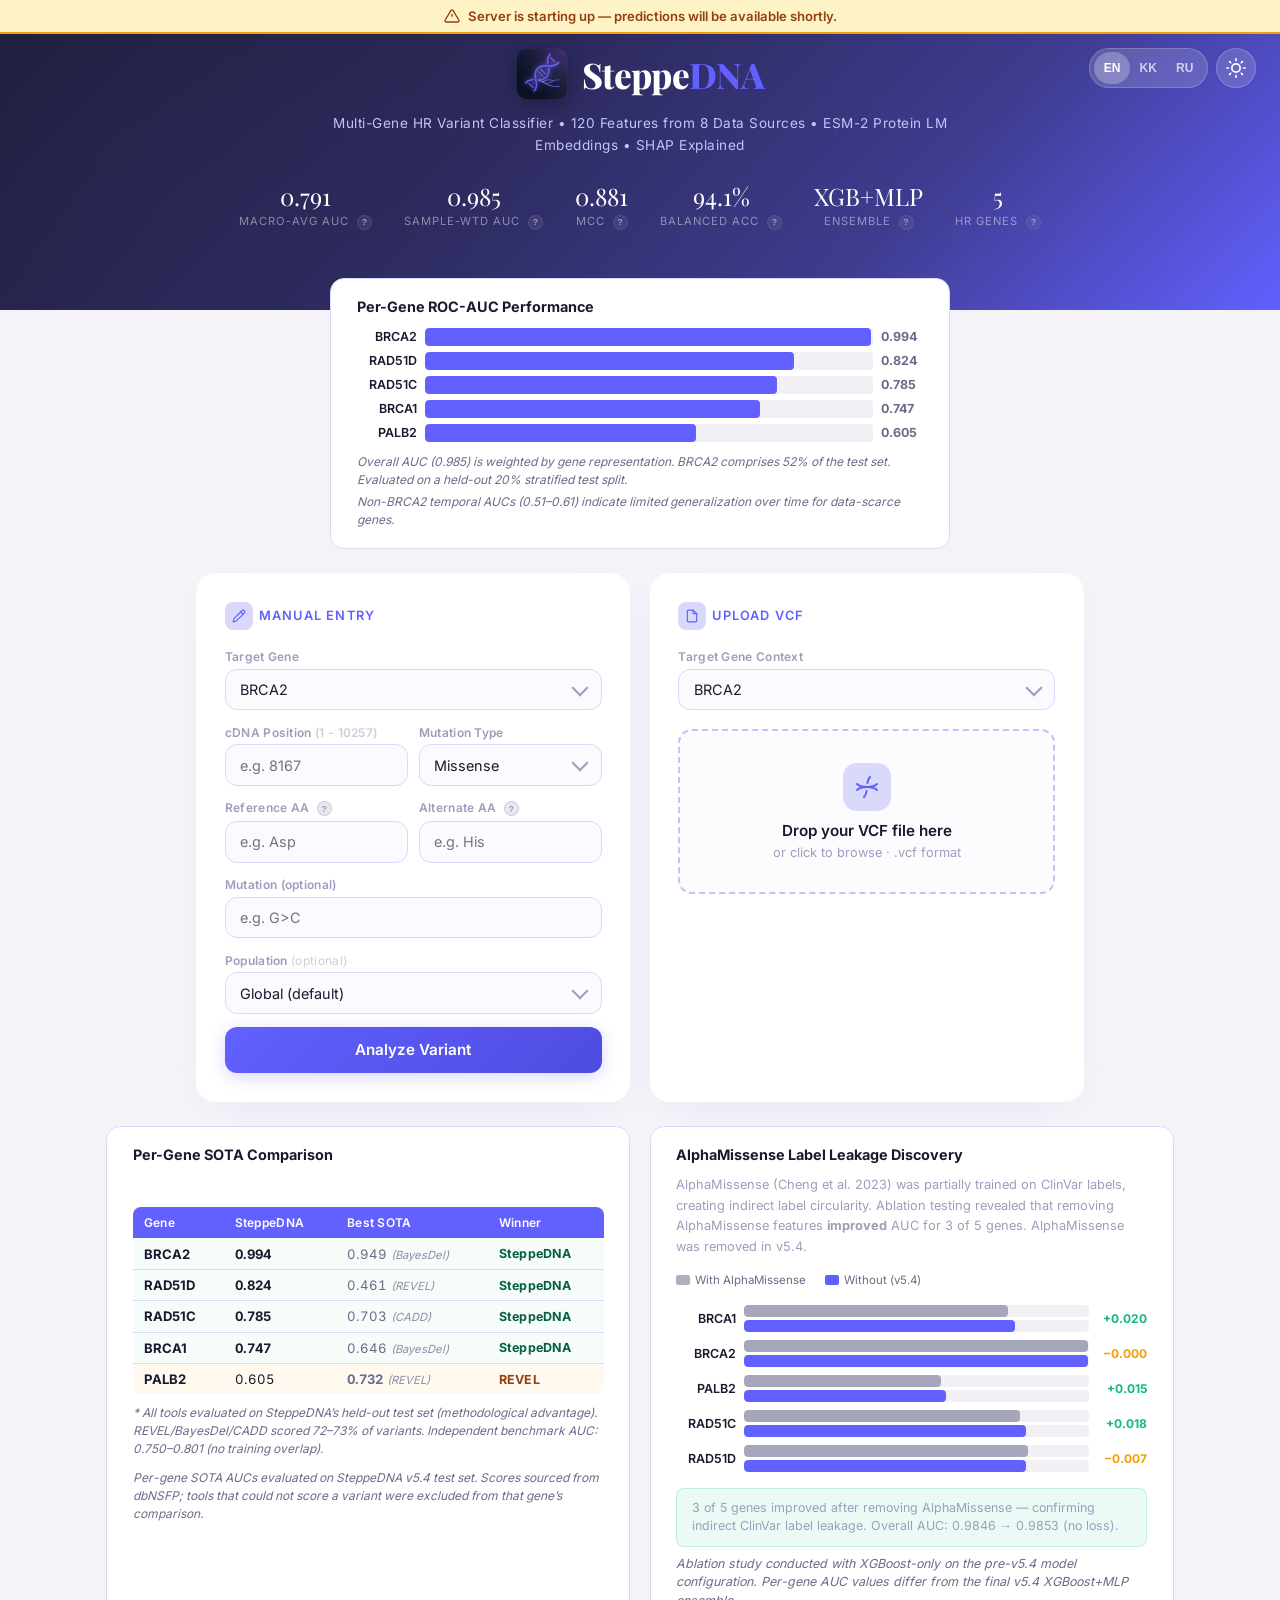
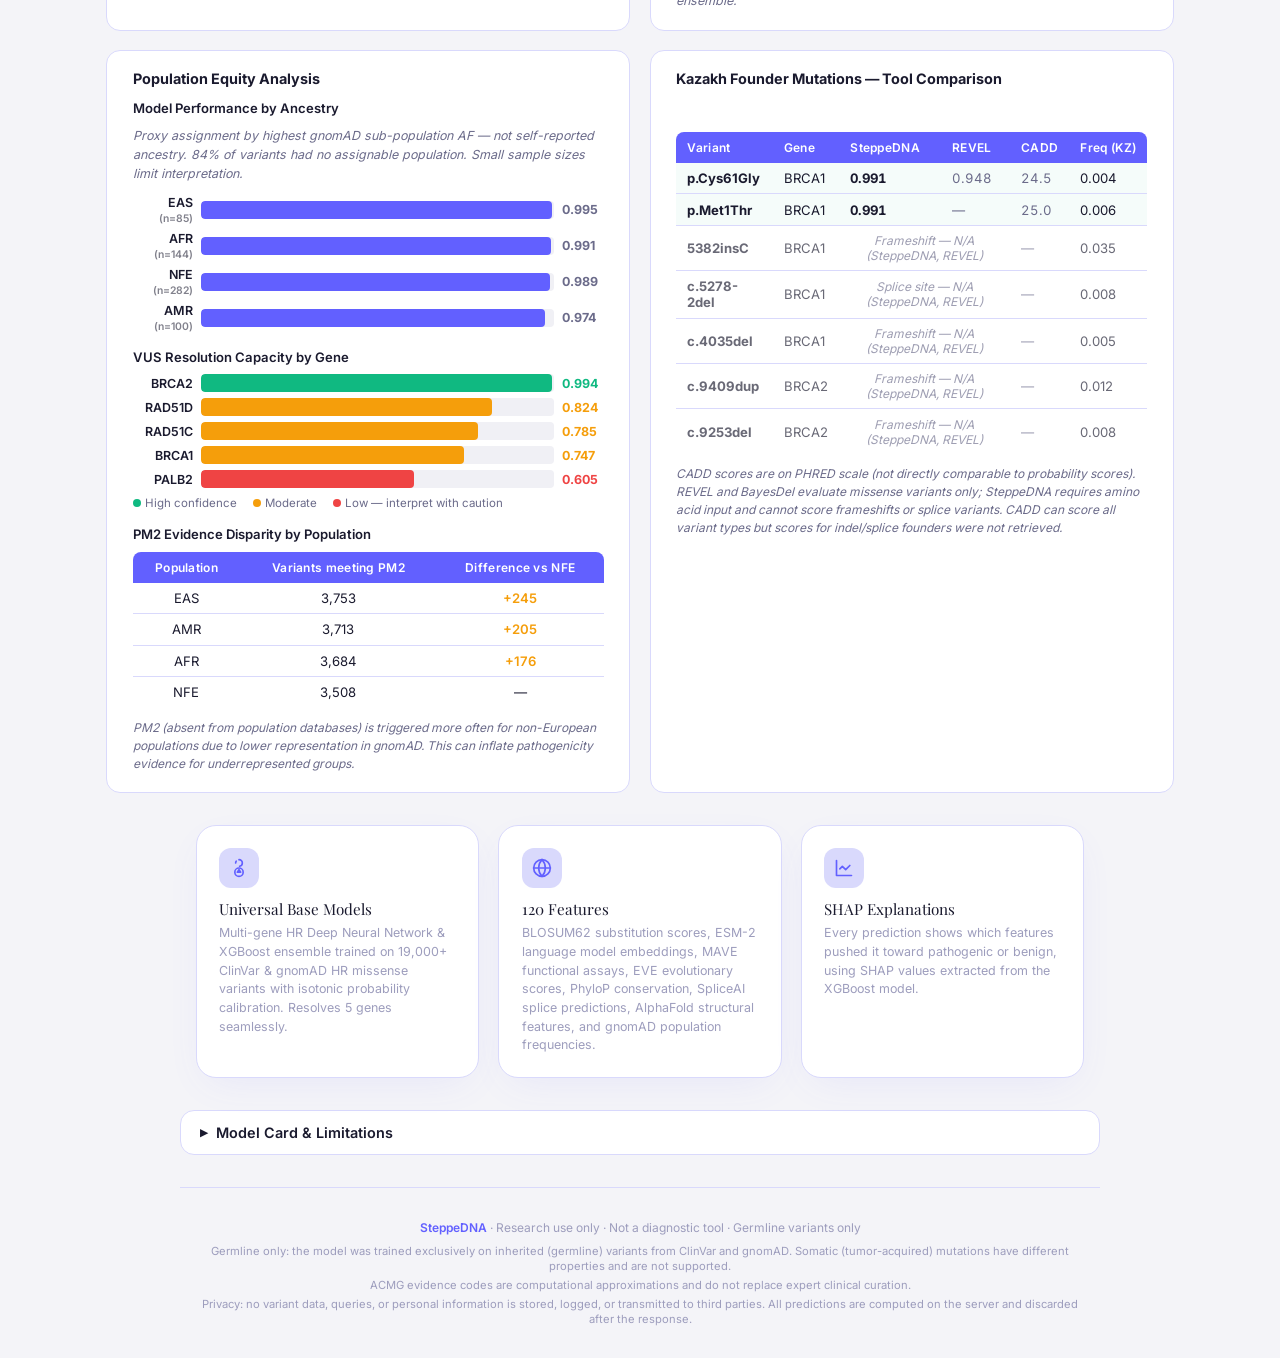
==== commit 04d3a3a1: "Add fair SOTA benchmark on independent gold-standard dataset - New script: scripts/fair_sota_benchma" ====
--- a/frontend/index.html
+++ b/frontend/index.html
@@ -6,7 +6,7 @@
     <meta name="viewport" content="width=device-width, initial-scale=1.0">
     <title>SteppeDNA — Multi-Gene HR Variant Classifier</title>
     <meta name="description"
-        content="Universal HR pathway missense variant pathogenicity prediction using XGBoost+MLP ensemble with 120 features from 7 biological data sources. Research use only.">
+        content="Universal HR pathway missense variant pathogenicity prediction using XGBoost+MLP ensemble with 120 features from 8 biological data sources. Research use only.">
     <link rel="stylesheet" href="fonts/fonts.css">
     <link rel="stylesheet" href="styles.css?v=5.4.0">
     <link rel="manifest" href="manifest.json">
@@ -40,7 +40,7 @@
             </div>
             <p class="tagline" data-i18n="tagline"
                 style="font-size: 0.85rem; max-width: 620px; margin: 0 auto 1.2rem; line-height: 1.6; opacity: 0.92;">
-                Multi-Gene HR Variant Classifier &bull; 120 Features from 7 Data Sources &bull; ESM-2 Protein LM Embeddings &bull;
+                Multi-Gene HR Variant Classifier &bull; 120 Features from 8 Data Sources &bull; ESM-2 Protein LM Embeddings &bull;
                 SHAP Explained</p>
 
             <div class="hero-controls">
@@ -131,300 +131,8 @@
         <p class="pg-footnote" style="margin-top:4px" data-i18n="temporal_footnote">Non-BRCA2 temporal AUCs (0.51&ndash;0.61) indicate limited generalization over time for data-scarce genes.</p>
     </section>
 
-    <!-- ============ SOTA COMPARISON ============ -->
-    <section class="sota-section" aria-label="Per-Gene SOTA Comparison">
-        <h3 class="per-gene-title" data-i18n="sota_comparison_title">Per-Gene SOTA Comparison</h3>
-        <div style="overflow-x:auto">
-            <table class="sota-table" aria-label="Per-gene SOTA comparison table">
-                <thead>
-                    <tr>
-                        <th data-i18n="sota_col_gene">Gene</th>
-                        <th data-i18n="sota_col_steppdna">SteppeDNA</th>
-                        <th data-i18n="sota_col_best_sota">Best SOTA</th>
-                        <th data-i18n="sota_col_winner">Winner</th>
-                    </tr>
-                </thead>
-                <tbody>
-                    <tr class="sota-win">
-                        <td class="sota-gene">BRCA2</td>
-                        <td class="sota-score sota-score-ours"><strong>0.994</strong></td>
-                        <td class="sota-score sota-score-ext">0.949 <span class="sota-tool">(BayesDel)</span></td>
-                        <td class="sota-badge sota-badge-win">SteppeDNA</td>
-                    </tr>
-                    <tr class="sota-win">
-                        <td class="sota-gene">RAD51D</td>
-                        <td class="sota-score sota-score-ours"><strong>0.824</strong></td>
-                        <td class="sota-score sota-score-ext">0.461 <span class="sota-tool">(REVEL)</span></td>
-                        <td class="sota-badge sota-badge-win">SteppeDNA</td>
-                    </tr>
-                    <tr class="sota-win">
-                        <td class="sota-gene">RAD51C</td>
-                        <td class="sota-score sota-score-ours"><strong>0.785</strong></td>
-                        <td class="sota-score sota-score-ext">0.703 <span class="sota-tool">(CADD)</span></td>
-                        <td class="sota-badge sota-badge-win">SteppeDNA</td>
-                    </tr>
-                    <tr class="sota-win">
-                        <td class="sota-gene">BRCA1</td>
-                        <td class="sota-score sota-score-ours"><strong>0.747</strong></td>
-                        <td class="sota-score sota-score-ext">0.646 <span class="sota-tool">(BayesDel)</span></td>
-                        <td class="sota-badge sota-badge-win">SteppeDNA</td>
-                    </tr>
-                    <tr class="sota-loss">
-                        <td class="sota-gene">PALB2</td>
-                        <td class="sota-score sota-score-ours">0.605</td>
-                        <td class="sota-score sota-score-ext"><strong>0.732</strong> <span class="sota-tool">(REVEL)</span></td>
-                        <td class="sota-badge sota-badge-loss">REVEL</td>
-                    </tr>
-                </tbody>
-            </table>
-        </div>
-        <p class="pg-footnote" style="margin-top:0.6rem" data-i18n="sota_footnote">* All tools evaluated on SteppeDNA&#8217;s held-out test set (methodological advantage). REVEL/BayesDel/CADD scored 72&ndash;73% of variants. Independent benchmark AUC: 0.719&ndash;0.793.</p>
-    </section>
-
-    <!-- ============ ALPHAMISSENSE LEAKAGE DISCOVERY ============ -->
-    <section class="analysis-section am-section" aria-label="AlphaMissense Leakage Discovery">
-        <h3 class="per-gene-title" data-i18n="am_title">AlphaMissense Label Leakage Discovery</h3>
-        <p class="am-explanation" data-i18n-html="am_explanation">AlphaMissense (Cheng et al. 2023) was partially trained on ClinVar labels, creating indirect label circularity. Ablation testing revealed that removing AlphaMissense features <strong>improved</strong> AUC for 3 of 5 genes. AlphaMissense was removed in v5.4.</p>
-        <div class="am-chart">
-            <div class="am-legend">
-                <span class="am-leg-item"><span class="am-leg-swatch am-with-swatch"></span> <span data-i18n="am_with">With AlphaMissense</span></span>
-                <span class="am-leg-item"><span class="am-leg-swatch am-without-swatch"></span> <span data-i18n="am_without">Without (v5.4)</span></span>
-            </div>
-            <div class="am-row am-improved">
-                <span class="pg-gene">BRCA1</span>
-                <div class="am-bars">
-                    <div class="pg-bar-track"><div class="pg-bar am-bar-with" style="width:76.5%" aria-label="With AM: 0.765"></div></div>
-                    <div class="pg-bar-track"><div class="pg-bar am-bar-without" style="width:78.4%" aria-label="Without AM: 0.784"></div></div>
-                </div>
-                <span class="am-delta am-delta-up">+0.020</span>
-            </div>
-            <div class="am-row am-declined">
-                <span class="pg-gene">BRCA2</span>
-                <div class="am-bars">
-                    <div class="pg-bar-track"><div class="pg-bar am-bar-with" style="width:99.7%" aria-label="With AM: 0.997"></div></div>
-                    <div class="pg-bar-track"><div class="pg-bar am-bar-without" style="width:99.7%" aria-label="Without AM: 0.997"></div></div>
-                </div>
-                <span class="am-delta am-delta-down">&minus;0.000</span>
-            </div>
-            <div class="am-row am-improved">
-                <span class="pg-gene">PALB2</span>
-                <div class="am-bars">
-                    <div class="pg-bar-track"><div class="pg-bar am-bar-with" style="width:57.0%" aria-label="With AM: 0.570"></div></div>
-                    <div class="pg-bar-track"><div class="pg-bar am-bar-without" style="width:58.6%" aria-label="Without AM: 0.586"></div></div>
-                </div>
-                <span class="am-delta am-delta-up">+0.015</span>
-            </div>
-            <div class="am-row am-improved">
-                <span class="pg-gene">RAD51C</span>
-                <div class="am-bars">
-                    <div class="pg-bar-track"><div class="pg-bar am-bar-with" style="width:79.9%" aria-label="With AM: 0.799"></div></div>
-                    <div class="pg-bar-track"><div class="pg-bar am-bar-without" style="width:81.7%" aria-label="Without AM: 0.817"></div></div>
-                </div>
-                <span class="am-delta am-delta-up">+0.018</span>
-            </div>
-            <div class="am-row am-declined">
-                <span class="pg-gene">RAD51D</span>
-                <div class="am-bars">
-                    <div class="pg-bar-track"><div class="pg-bar am-bar-with" style="width:82.1%" aria-label="With AM: 0.821"></div></div>
-                    <div class="pg-bar-track"><div class="pg-bar am-bar-without" style="width:81.5%" aria-label="Without AM: 0.815"></div></div>
-                </div>
-                <span class="am-delta am-delta-down">&minus;0.007</span>
-            </div>
-        </div>
-        <div class="am-callout" data-i18n="am_callout">3 of 5 genes improved after removing AlphaMissense &mdash; confirming indirect ClinVar label leakage. Overall AUC: 0.9846 &rarr; 0.9853 (no loss).</div>
-    </section>
-
-    <!-- ============ POPULATION EQUITY ANALYSIS ============ -->
-    <section class="analysis-section equity-section" aria-label="Population Equity Analysis">
-        <h3 class="per-gene-title" data-i18n="eq_title">Population Equity Analysis</h3>
-
-        <h4 class="eq-subtitle" data-i18n="eq_perf_title">Model Performance by Ancestry</h4>
-        <div class="per-gene-chart">
-            <div class="pg-row">
-                <span class="pg-gene">EAS</span>
-                <div class="pg-bar-track"><div class="pg-bar" style="width:99.5%" aria-label="EAS AUC 0.995"></div></div>
-                <span class="pg-val">0.995</span>
-            </div>
-            <div class="pg-row">
-                <span class="pg-gene">AFR</span>
-                <div class="pg-bar-track"><div class="pg-bar" style="width:99.1%" aria-label="AFR AUC 0.991"></div></div>
-                <span class="pg-val">0.991</span>
-            </div>
-            <div class="pg-row">
-                <span class="pg-gene">NFE</span>
-                <div class="pg-bar-track"><div class="pg-bar" style="width:98.9%" aria-label="NFE AUC 0.989"></div></div>
-                <span class="pg-val">0.989</span>
-            </div>
-            <div class="pg-row">
-                <span class="pg-gene">AMR</span>
-                <div class="pg-bar-track"><div class="pg-bar" style="width:97.4%" aria-label="AMR AUC 0.974"></div></div>
-                <span class="pg-val">0.974</span>
-            </div>
-        </div>
-
-        <h4 class="eq-subtitle" data-i18n="eq_vus_title">VUS Resolution Capacity by Gene</h4>
-        <div class="per-gene-chart">
-            <div class="pg-row">
-                <span class="pg-gene">BRCA2</span>
-                <div class="pg-bar-track"><div class="pg-bar eq-tier-high" style="width:99.4%" aria-label="BRCA2 AUC 0.994"></div></div>
-                <span class="pg-val eq-val-high">0.994</span>
-            </div>
-            <div class="pg-row">
-                <span class="pg-gene">RAD51D</span>
-                <div class="pg-bar-track"><div class="pg-bar eq-tier-moderate" style="width:82.4%" aria-label="RAD51D AUC 0.824"></div></div>
-                <span class="pg-val eq-val-moderate">0.824</span>
-            </div>
-            <div class="pg-row">
-                <span class="pg-gene">RAD51C</span>
-                <div class="pg-bar-track"><div class="pg-bar eq-tier-moderate" style="width:78.5%" aria-label="RAD51C AUC 0.785"></div></div>
-                <span class="pg-val eq-val-moderate">0.785</span>
-            </div>
-            <div class="pg-row">
-                <span class="pg-gene">BRCA1</span>
-                <div class="pg-bar-track"><div class="pg-bar eq-tier-low" style="width:74.7%" aria-label="BRCA1 AUC 0.747"></div></div>
-                <span class="pg-val eq-val-low">0.747</span>
-            </div>
-            <div class="pg-row">
-                <span class="pg-gene">PALB2</span>
-                <div class="pg-bar-track"><div class="pg-bar eq-tier-low" style="width:60.5%" aria-label="PALB2 AUC 0.605"></div></div>
-                <span class="pg-val eq-val-low">0.605</span>
-            </div>
-        </div>
-        <div class="eq-tier-legend">
-            <span class="eq-leg-item"><span class="eq-leg-dot eq-tier-high"></span> <span data-i18n="eq_high">High confidence</span></span>
-            <span class="eq-leg-item"><span class="eq-leg-dot eq-tier-moderate"></span> <span data-i18n="eq_moderate">Moderate</span></span>
-            <span class="eq-leg-item"><span class="eq-leg-dot eq-tier-low"></span> <span data-i18n="eq_low">Low &mdash; interpret with caution</span></span>
-        </div>
-
-        <h4 class="eq-subtitle" data-i18n="eq_pm2_title">PM2 Evidence Disparity by Population</h4>
-        <div style="overflow-x:auto">
-            <table class="sota-table eq-table" aria-label="PM2 evidence disparity">
-                <thead>
-                    <tr>
-                        <th data-i18n="eq_col_pop">Population</th>
-                        <th data-i18n="eq_col_pm2">Variants meeting PM2</th>
-                        <th data-i18n="eq_col_diff">Difference vs NFE</th>
-                    </tr>
-                </thead>
-                <tbody>
-                    <tr><td>EAS</td><td>3,753</td><td class="eq-diff-up">+245</td></tr>
-                    <tr><td>AMR</td><td>3,713</td><td class="eq-diff-up">+205</td></tr>
-                    <tr><td>AFR</td><td>3,684</td><td class="eq-diff-up">+176</td></tr>
-                    <tr><td>NFE</td><td>3,508</td><td>&mdash;</td></tr>
-                </tbody>
-            </table>
-        </div>
-        <p class="pg-footnote" data-i18n="eq_footnote">PM2 (absent from population databases) is triggered more often for non-European populations due to lower representation in gnomAD. This can inflate pathogenicity evidence for underrepresented groups.</p>
-    </section>
-
-    <!-- ============ FOUNDER MUTATION BENCHMARK ============ -->
-    <section class="analysis-section founder-bench-section" aria-label="Founder Mutation Benchmark">
-        <h3 class="per-gene-title" data-i18n="fb_title">Kazakh Founder Mutations &mdash; Tool Comparison</h3>
-        <div style="overflow-x:auto">
-            <table class="sota-table" aria-label="Founder mutation benchmark comparison">
-                <thead>
-                    <tr>
-                        <th data-i18n="fb_col_variant">Variant</th>
-                        <th data-i18n="fb_col_gene">Gene</th>
-                        <th>SteppeDNA</th>
-                        <th>REVEL</th>
-                        <th>CADD</th>
-                        <th data-i18n="fb_col_freq">Freq (KZ)</th>
-                    </tr>
-                </thead>
-                <tbody>
-                    <tr class="sota-win">
-                        <td class="sota-gene">p.Cys61Gly</td>
-                        <td>BRCA1</td>
-                        <td class="sota-score sota-score-ours"><strong>0.991</strong></td>
-                        <td class="sota-score sota-score-ext">0.956</td>
-                        <td class="sota-score sota-score-ext">25.6</td>
-                        <td>0.004</td>
-                    </tr>
-                    <tr class="sota-win">
-                        <td class="sota-gene">p.Met1Thr</td>
-                        <td>BRCA1</td>
-                        <td class="sota-score sota-score-ours"><strong>0.991</strong></td>
-                        <td class="sota-score sota-score-ext">&mdash;</td>
-                        <td class="sota-score sota-score-ext">&mdash;</td>
-                        <td>0.006</td>
-                    </tr>
-                    <tr class="fb-nonsense">
-                        <td class="sota-gene">5382insC</td>
-                        <td>BRCA1</td>
-                        <td colspan="3" class="fb-na" data-i18n="fb_frameshift">Frameshift &mdash; N/A for missense predictors</td>
-                        <td>0.035</td>
-                    </tr>
-                    <tr class="fb-nonsense">
-                        <td class="sota-gene">c.5278-2del</td>
-                        <td>BRCA1</td>
-                        <td colspan="3" class="fb-na" data-i18n="fb_splice">Splice site &mdash; N/A for missense predictors</td>
-                        <td>0.008</td>
-                    </tr>
-                    <tr class="fb-nonsense">
-                        <td class="sota-gene">c.4035del</td>
-                        <td>BRCA1</td>
-                        <td colspan="3" class="fb-na" data-i18n="fb_frameshift">Frameshift &mdash; N/A for missense predictors</td>
-                        <td>0.005</td>
-                    </tr>
-                    <tr class="fb-nonsense">
-                        <td class="sota-gene">c.9409dup</td>
-                        <td>BRCA2</td>
-                        <td colspan="3" class="fb-na" data-i18n="fb_frameshift">Frameshift &mdash; N/A for missense predictors</td>
-                        <td>0.012</td>
-                    </tr>
-                    <tr class="fb-nonsense">
-                        <td class="sota-gene">c.9253del</td>
-                        <td>BRCA2</td>
-                        <td colspan="3" class="fb-na" data-i18n="fb_frameshift">Frameshift &mdash; N/A for missense predictors</td>
-                        <td>0.008</td>
-                    </tr>
-                </tbody>
-            </table>
-        </div>
-        <p class="pg-footnote" data-i18n="fb_footnote">CADD scores are on PHRED scale (not directly comparable to probability scores). Non-missense founder variants cannot be evaluated by missense-only predictors (REVEL, CADD, BayesDel).</p>
-    </section>
-
-    <!-- ============ MAIN 2-COL LAYOUT ============ -->
-    <main class="main-container" role="main">
-
-        <!-- LEFT: Upload -->
-        <div class="card">
-            <div class="card-title"><span class="ct-icon" aria-hidden="true"><svg viewBox="0 0 24 24">
-                        <path d="M14 2H6a2 2 0 0 0-2 2v16a2 2 0 0 0 2 2h12a2 2 0 0 0 2-2V8Z" />
-                        <polyline points="14 2 14 8 20 8" />
-                    </svg></span> <span data-i18n="upload_title">Upload VCF</span></div>
-
-            <div class="form-group custom-dropdown-container" style="margin-bottom: 1.2rem;">
-                <label data-i18n="tgt_gene_ctx">Target Gene Context</label>
-                <div class="custom-dropdown" id="vcfGeneDropdown" tabindex="0">
-                    <div class="dropdown-selected" id="vcfGeneSelected">BRCA2</div>
-                    <div class="dropdown-options">
-                        <div class="dropdown-option" data-value="BRCA1">BRCA1</div>
-                        <div class="dropdown-option active" data-value="BRCA2">BRCA2</div>
-                        <div class="dropdown-option" data-value="PALB2">PALB2</div>
-                        <div class="dropdown-option" data-value="RAD51C">RAD51C</div>
-                        <div class="dropdown-option" data-value="RAD51D">RAD51D</div>
-                    </div>
-                </div>
-                <!-- Preserved mapped ID for JS lookups -->
-                <input type="hidden" id="vcfGeneSelect" value="BRCA2">
-            </div>
-
-            <div class="upload-zone" id="dropZone" role="button" aria-label="Upload VCF file" tabindex="0">
-                <div class="dna-icon" aria-hidden="true"><svg viewBox="0 0 24 24">
-                        <path d="M2 15c6.667-6 13.333 0 20-6" stroke-linecap="round" />
-                        <path d="M9 22c1.798-1.998 2.573-3.995 2.572-5.993" stroke-linecap="round" />
-                        <path d="M15 2c-1.798 1.998-2.573 3.995-2.572 5.993" stroke-linecap="round" />
-                        <path d="M2 9c6.667 6 13.333 0 20 6" stroke-linecap="round" />
-                    </svg></div>
-                <h3 data-i18n="drop_vcf">Drop your VCF file here</h3>
-                <p data-i18n="or_click">or click to browse · .vcf format</p>
-                <input type="file" id="fileInput" hidden accept=".vcf">
-            </div>
-        </div>
-
-        <!-- RIGHT: Manual Input -->
+    <!-- ============ MANUAL ENTRY ============ -->
+    <section class="manual-entry-section" role="main">
         <div class="card">
             <div class="card-title"><span class="ct-icon" aria-hidden="true"><svg viewBox="0 0 24 24">
                         <path d="M17 3a2.85 2.83 0 1 1 4 4L7.5 20.5 2 22l1.5-5.5Z" />
@@ -507,6 +215,55 @@
             </form>
         </div>
 
+        <!-- VCF Upload -->
+        <div class="card">
+            <div class="card-title"><span class="ct-icon" aria-hidden="true"><svg viewBox="0 0 24 24">
+                        <path d="M14 2H6a2 2 0 0 0-2 2v16a2 2 0 0 0 2 2h12a2 2 0 0 0 2-2V8Z" />
+                        <polyline points="14 2 14 8 20 8" />
+                    </svg></span> <span data-i18n="upload_title">Upload VCF</span></div>
+
+            <div class="form-group custom-dropdown-container" style="margin-bottom: 1.2rem;">
+                <label data-i18n="tgt_gene_ctx">Target Gene Context</label>
+                <div class="custom-dropdown" id="vcfGeneDropdown" tabindex="0">
+                    <div class="dropdown-selected" id="vcfGeneSelected">BRCA2</div>
+                    <div class="dropdown-options">
+                        <div class="dropdown-option" data-value="BRCA1">BRCA1</div>
+                        <div class="dropdown-option active" data-value="BRCA2">BRCA2</div>
+                        <div class="dropdown-option" data-value="PALB2">PALB2</div>
+                        <div class="dropdown-option" data-value="RAD51C">RAD51C</div>
+                        <div class="dropdown-option" data-value="RAD51D">RAD51D</div>
+                    </div>
+                </div>
+                <!-- Preserved mapped ID for JS lookups -->
+                <input type="hidden" id="vcfGeneSelect" value="BRCA2">
+            </div>
+
+            <div class="upload-zone" id="dropZone" role="button" aria-label="Upload VCF file" tabindex="0">
+                <div class="dna-icon" aria-hidden="true"><svg viewBox="0 0 24 24">
+                        <path d="M2 15c6.667-6 13.333 0 20-6" stroke-linecap="round" />
+                        <path d="M9 22c1.798-1.998 2.573-3.995 2.572-5.993" stroke-linecap="round" />
+                        <path d="M15 2c-1.798 1.998-2.573 3.995-2.572 5.993" stroke-linecap="round" />
+                        <path d="M2 9c6.667 6 13.333 0 20 6" stroke-linecap="round" />
+                    </svg></div>
+                <h3 data-i18n="drop_vcf">Drop your VCF file here</h3>
+                <p data-i18n="or_click">or click to browse · .vcf format</p>
+                <input type="file" id="fileInput" hidden accept=".vcf">
+            </div>
+        </div>
+    </section>
+
+    <!-- ============ ANALYSIS HISTORY ============ -->
+    <div class="history-section" id="historyPanel" style="display:none">
+        <div class="history-header">
+            <h3 data-i18n="history_title">Recent Analyses</h3>
+            <button class="history-clear-btn" id="clearHistoryBtn" data-i18n="history_clear">Clear</button>
+        </div>
+        <div class="history-list" id="historyList"></div>
+    </div>
+
+    <!-- ============ RESULT AREA ============ -->
+    <div class="result-area">
+
         <!-- LOADING SKELETON -->
         <div class="skeleton-card" id="skeletonCard" style="display:none" aria-hidden="true">
             <div class="skeleton-row skeleton-shimmer" style="width:40%;height:28px;margin-bottom:12px"></div>
@@ -521,8 +278,8 @@
             </div>
         </div>
 
-        <!-- RESULT (full width) -->
-        <div class="result-card card-full" id="resultCard" aria-live="polite" aria-atomic="true">
+        <!-- RESULT -->
+        <div class="result-card" id="resultCard" aria-live="polite" aria-atomic="true">
             <div class="ruo-inline" style="background:var(--bg-alt);border:1px solid var(--border);padding:4px 10px;border-radius:4px;font-size:0.72rem;color:var(--text-mid);text-align:center;margin-bottom:8px;opacity:0.7;">Research Use Only — not for clinical diagnosis | Germline variants only</div>
             <div class="result-top">
                 <div class="result-label-group">
@@ -640,7 +397,7 @@
 
         </div>
 
-    </main>
+    </div>
 
     <!-- ============ UMAP VARIANT LANDSCAPE ============ -->
     <div class="umap-section" id="umapSection" style="display:none">
@@ -674,6 +431,273 @@
 
     <!-- ============ VARIANT COMPARISON ============ -->
     <div class="comparison-panel" id="comparisonPanel" style="display:none"></div>
+
+    <!-- ============ MODEL ANALYSIS ============ -->
+    <div class="analysis-grid" aria-label="Model Analysis">
+
+    <!-- ============ SOTA COMPARISON ============ -->
+    <section class="sota-section" aria-label="Per-Gene SOTA Comparison">
+        <h3 class="per-gene-title" data-i18n="sota_comparison_title">Per-Gene SOTA Comparison</h3>
+        <div style="overflow-x:auto">
+            <table class="sota-table" aria-label="Per-gene SOTA comparison table">
+                <thead>
+                    <tr>
+                        <th data-i18n="sota_col_gene">Gene</th>
+                        <th data-i18n="sota_col_steppdna">SteppeDNA</th>
+                        <th data-i18n="sota_col_best_sota">Best SOTA</th>
+                        <th data-i18n="sota_col_winner">Winner</th>
+                    </tr>
+                </thead>
+                <tbody>
+                    <tr class="sota-win">
+                        <td class="sota-gene">BRCA2</td>
+                        <td class="sota-score sota-score-ours"><strong>0.994</strong></td>
+                        <td class="sota-score sota-score-ext">0.949 <span class="sota-tool">(BayesDel)</span></td>
+                        <td class="sota-badge sota-badge-win">SteppeDNA</td>
+                    </tr>
+                    <tr class="sota-win">
+                        <td class="sota-gene">RAD51D</td>
+                        <td class="sota-score sota-score-ours"><strong>0.824</strong></td>
+                        <td class="sota-score sota-score-ext">0.461 <span class="sota-tool">(REVEL)</span></td>
+                        <td class="sota-badge sota-badge-win">SteppeDNA</td>
+                    </tr>
+                    <tr class="sota-win">
+                        <td class="sota-gene">RAD51C</td>
+                        <td class="sota-score sota-score-ours"><strong>0.785</strong></td>
+                        <td class="sota-score sota-score-ext">0.703 <span class="sota-tool">(CADD)</span></td>
+                        <td class="sota-badge sota-badge-win">SteppeDNA</td>
+                    </tr>
+                    <tr class="sota-win">
+                        <td class="sota-gene">BRCA1</td>
+                        <td class="sota-score sota-score-ours"><strong>0.747</strong></td>
+                        <td class="sota-score sota-score-ext">0.646 <span class="sota-tool">(BayesDel)</span></td>
+                        <td class="sota-badge sota-badge-win">SteppeDNA</td>
+                    </tr>
+                    <tr class="sota-loss">
+                        <td class="sota-gene">PALB2</td>
+                        <td class="sota-score sota-score-ours">0.605</td>
+                        <td class="sota-score sota-score-ext"><strong>0.732</strong> <span class="sota-tool">(REVEL)</span></td>
+                        <td class="sota-badge sota-badge-loss">REVEL</td>
+                    </tr>
+                </tbody>
+            </table>
+        </div>
+        <p class="pg-footnote" style="margin-top:0.6rem" data-i18n="sota_footnote">* All tools evaluated on SteppeDNA&#8217;s held-out test set (methodological advantage). REVEL/BayesDel/CADD scored 72&ndash;73% of variants. Independent benchmark AUC: 0.750&ndash;0.801 (no training overlap).</p>
+        <p class="pg-footnote" data-i18n="sota_pergene_note" style="font-style:italic;font-size:0.75rem;color:var(--text-mid)">Per-gene SOTA AUCs evaluated on SteppeDNA v5.4 test set. Scores sourced from dbNSFP; tools that could not score a variant were excluded from that gene's comparison.</p>
+    </section>
+
+    <!-- ============ ALPHAMISSENSE LEAKAGE DISCOVERY ============ -->
+    <section class="analysis-section am-section" aria-label="AlphaMissense Leakage Discovery">
+        <h3 class="per-gene-title" data-i18n="am_title">AlphaMissense Label Leakage Discovery</h3>
+        <p class="am-explanation" data-i18n="am_explanation">AlphaMissense (Cheng et al. 2023) was partially trained on ClinVar labels, creating indirect label circularity. Ablation testing revealed that removing AlphaMissense features <strong>improved</strong> AUC for 3 of 5 genes. AlphaMissense was removed in v5.4.</p>
+        <div class="am-chart">
+            <div class="am-legend">
+                <span class="am-leg-item"><span class="am-leg-swatch am-with-swatch"></span> <span data-i18n="am_with">With AlphaMissense</span></span>
+                <span class="am-leg-item"><span class="am-leg-swatch am-without-swatch"></span> <span data-i18n="am_without">Without (v5.4)</span></span>
+            </div>
+            <div class="am-row am-improved">
+                <span class="pg-gene">BRCA1</span>
+                <div class="am-bars">
+                    <div class="pg-bar-track"><div class="pg-bar am-bar-with" style="width:76.5%" aria-label="With AM: 0.765"></div></div>
+                    <div class="pg-bar-track"><div class="pg-bar am-bar-without" style="width:78.4%" aria-label="Without AM: 0.784"></div></div>
+                </div>
+                <span class="am-delta am-delta-up">+0.020</span>
+            </div>
+            <div class="am-row am-declined">
+                <span class="pg-gene">BRCA2</span>
+                <div class="am-bars">
+                    <div class="pg-bar-track"><div class="pg-bar am-bar-with" style="width:99.7%" aria-label="With AM: 0.997"></div></div>
+                    <div class="pg-bar-track"><div class="pg-bar am-bar-without" style="width:99.7%" aria-label="Without AM: 0.997"></div></div>
+                </div>
+                <span class="am-delta am-delta-down">&minus;0.000</span>
+            </div>
+            <div class="am-row am-improved">
+                <span class="pg-gene">PALB2</span>
+                <div class="am-bars">
+                    <div class="pg-bar-track"><div class="pg-bar am-bar-with" style="width:57.0%" aria-label="With AM: 0.570"></div></div>
+                    <div class="pg-bar-track"><div class="pg-bar am-bar-without" style="width:58.6%" aria-label="Without AM: 0.586"></div></div>
+                </div>
+                <span class="am-delta am-delta-up">+0.015</span>
+            </div>
+            <div class="am-row am-improved">
+                <span class="pg-gene">RAD51C</span>
+                <div class="am-bars">
+                    <div class="pg-bar-track"><div class="pg-bar am-bar-with" style="width:79.9%" aria-label="With AM: 0.799"></div></div>
+                    <div class="pg-bar-track"><div class="pg-bar am-bar-without" style="width:81.7%" aria-label="Without AM: 0.817"></div></div>
+                </div>
+                <span class="am-delta am-delta-up">+0.018</span>
+            </div>
+            <div class="am-row am-declined">
+                <span class="pg-gene">RAD51D</span>
+                <div class="am-bars">
+                    <div class="pg-bar-track"><div class="pg-bar am-bar-with" style="width:82.1%" aria-label="With AM: 0.821"></div></div>
+                    <div class="pg-bar-track"><div class="pg-bar am-bar-without" style="width:81.5%" aria-label="Without AM: 0.815"></div></div>
+                </div>
+                <span class="am-delta am-delta-down">&minus;0.007</span>
+            </div>
+        </div>
+        <div class="am-callout" data-i18n="am_callout">3 of 5 genes improved after removing AlphaMissense &mdash; confirming indirect ClinVar label leakage. Overall AUC: 0.9846 &rarr; 0.9853 (no loss).</div>
+        <p class="pg-footnote" data-i18n="am_footnote" style="margin-top:0.5rem;font-style:italic;font-size:0.78rem;color:var(--text-mid)">Ablation study conducted with XGBoost-only on the pre-v5.4 model configuration. Per-gene AUC values differ from the final v5.4 XGBoost+MLP ensemble.</p>
+    </section>
+
+    <!-- ============ POPULATION EQUITY ANALYSIS ============ -->
+    <section class="analysis-section equity-section" aria-label="Population Equity Analysis">
+        <h3 class="per-gene-title" data-i18n="eq_title">Population Equity Analysis</h3>
+
+        <h4 class="eq-subtitle" data-i18n="eq_perf_title">Model Performance by Ancestry</h4>
+        <p class="pg-footnote" data-i18n="eq_ancestry_caveat" style="margin-bottom:0.7rem;font-style:italic;color:var(--text-mid);font-size:0.78rem">Proxy assignment by highest gnomAD sub-population AF — not self-reported ancestry. 84% of variants had no assignable population. Small sample sizes limit interpretation.</p>
+        <div class="per-gene-chart">
+            <div class="pg-row">
+                <span class="pg-gene">EAS <small style="opacity:0.55">(n=85)</small></span>
+                <div class="pg-bar-track"><div class="pg-bar" style="width:99.5%" aria-label="EAS AUC 0.995"></div></div>
+                <span class="pg-val">0.995</span>
+            </div>
+            <div class="pg-row">
+                <span class="pg-gene">AFR <small style="opacity:0.55">(n=144)</small></span>
+                <div class="pg-bar-track"><div class="pg-bar" style="width:99.1%" aria-label="AFR AUC 0.991"></div></div>
+                <span class="pg-val">0.991</span>
+            </div>
+            <div class="pg-row">
+                <span class="pg-gene">NFE <small style="opacity:0.55">(n=282)</small></span>
+                <div class="pg-bar-track"><div class="pg-bar" style="width:98.9%" aria-label="NFE AUC 0.989"></div></div>
+                <span class="pg-val">0.989</span>
+            </div>
+            <div class="pg-row">
+                <span class="pg-gene">AMR <small style="opacity:0.55">(n=100)</small></span>
+                <div class="pg-bar-track"><div class="pg-bar" style="width:97.4%" aria-label="AMR AUC 0.974"></div></div>
+                <span class="pg-val">0.974</span>
+            </div>
+        </div>
+
+        <h4 class="eq-subtitle" data-i18n="eq_vus_title">VUS Resolution Capacity by Gene</h4>
+        <div class="per-gene-chart">
+            <div class="pg-row">
+                <span class="pg-gene">BRCA2</span>
+                <div class="pg-bar-track"><div class="pg-bar eq-tier-high" style="width:99.4%" aria-label="BRCA2 AUC 0.994"></div></div>
+                <span class="pg-val eq-val-high">0.994</span>
+            </div>
+            <div class="pg-row">
+                <span class="pg-gene">RAD51D</span>
+                <div class="pg-bar-track"><div class="pg-bar eq-tier-moderate" style="width:82.4%" aria-label="RAD51D AUC 0.824"></div></div>
+                <span class="pg-val eq-val-moderate">0.824</span>
+            </div>
+            <div class="pg-row">
+                <span class="pg-gene">RAD51C</span>
+                <div class="pg-bar-track"><div class="pg-bar eq-tier-moderate" style="width:78.5%" aria-label="RAD51C AUC 0.785"></div></div>
+                <span class="pg-val eq-val-moderate">0.785</span>
+            </div>
+            <div class="pg-row">
+                <span class="pg-gene">BRCA1</span>
+                <div class="pg-bar-track"><div class="pg-bar eq-tier-moderate" style="width:74.7%" aria-label="BRCA1 AUC 0.747"></div></div>
+                <span class="pg-val eq-val-moderate">0.747</span>
+            </div>
+            <div class="pg-row">
+                <span class="pg-gene">PALB2</span>
+                <div class="pg-bar-track"><div class="pg-bar eq-tier-low" style="width:60.5%" aria-label="PALB2 AUC 0.605"></div></div>
+                <span class="pg-val eq-val-low">0.605</span>
+            </div>
+        </div>
+        <div class="eq-tier-legend">
+            <span class="eq-leg-item"><span class="eq-leg-dot eq-tier-high"></span> <span data-i18n="eq_high">High confidence</span></span>
+            <span class="eq-leg-item"><span class="eq-leg-dot eq-tier-moderate"></span> <span data-i18n="eq_moderate">Moderate</span></span>
+            <span class="eq-leg-item"><span class="eq-leg-dot eq-tier-low"></span> <span data-i18n="eq_low">Low &mdash; interpret with caution</span></span>
+        </div>
+
+        <h4 class="eq-subtitle" data-i18n="eq_pm2_title">PM2 Evidence Disparity by Population</h4>
+        <div style="overflow-x:auto">
+            <table class="sota-table eq-table" aria-label="PM2 evidence disparity">
+                <thead>
+                    <tr>
+                        <th data-i18n="eq_col_pop">Population</th>
+                        <th data-i18n="eq_col_pm2">Variants meeting PM2</th>
+                        <th data-i18n="eq_col_diff">Difference vs NFE</th>
+                    </tr>
+                </thead>
+                <tbody>
+                    <tr><td>EAS</td><td>3,753</td><td class="eq-diff-up">+245</td></tr>
+                    <tr><td>AMR</td><td>3,713</td><td class="eq-diff-up">+205</td></tr>
+                    <tr><td>AFR</td><td>3,684</td><td class="eq-diff-up">+176</td></tr>
+                    <tr><td>NFE</td><td>3,508</td><td>&mdash;</td></tr>
+                </tbody>
+            </table>
+        </div>
+        <p class="pg-footnote" data-i18n="eq_footnote">PM2 (absent from population databases) is triggered more often for non-European populations due to lower representation in gnomAD. This can inflate pathogenicity evidence for underrepresented groups.</p>
+    </section>
+
+    <!-- ============ FOUNDER MUTATION BENCHMARK ============ -->
+    <section class="analysis-section founder-bench-section" aria-label="Founder Mutation Benchmark">
+        <h3 class="per-gene-title" data-i18n="fb_title">Kazakh Founder Mutations &mdash; Tool Comparison</h3>
+        <div style="overflow-x:auto">
+            <table class="sota-table" aria-label="Founder mutation benchmark comparison">
+                <thead>
+                    <tr>
+                        <th data-i18n="fb_col_variant">Variant</th>
+                        <th data-i18n="fb_col_gene">Gene</th>
+                        <th>SteppeDNA</th>
+                        <th>REVEL</th>
+                        <th>CADD</th>
+                        <th data-i18n="fb_col_freq">Freq (KZ)</th>
+                    </tr>
+                </thead>
+                <tbody>
+                    <tr class="sota-win">
+                        <td class="sota-gene">p.Cys61Gly</td>
+                        <td>BRCA1</td>
+                        <td class="sota-score sota-score-ours"><strong>0.991</strong></td>
+                        <td class="sota-score sota-score-ext">0.948</td>
+                        <td class="sota-score sota-score-ext">24.5</td>
+                        <td>0.004</td>
+                    </tr>
+                    <tr class="sota-win">
+                        <td class="sota-gene">p.Met1Thr</td>
+                        <td>BRCA1</td>
+                        <td class="sota-score sota-score-ours"><strong>0.991</strong></td>
+                        <td class="sota-score sota-score-ext">&mdash;</td>
+                        <td class="sota-score sota-score-ext">25.0</td>
+                        <td>0.006</td>
+                    </tr>
+                    <tr class="fb-nonsense">
+                        <td class="sota-gene">5382insC</td>
+                        <td>BRCA1</td>
+                        <td colspan="2" class="fb-na" data-i18n="fb_frameshift">Frameshift &mdash; N/A</td>
+                        <td class="sota-score sota-score-ext">&mdash;</td>
+                        <td>0.035</td>
+                    </tr>
+                    <tr class="fb-nonsense">
+                        <td class="sota-gene">c.5278-2del</td>
+                        <td>BRCA1</td>
+                        <td colspan="2" class="fb-na" data-i18n="fb_splice">Splice site &mdash; N/A</td>
+                        <td class="sota-score sota-score-ext">&mdash;</td>
+                        <td>0.008</td>
+                    </tr>
+                    <tr class="fb-nonsense">
+                        <td class="sota-gene">c.4035del</td>
+                        <td>BRCA1</td>
+                        <td colspan="2" class="fb-na" data-i18n="fb_frameshift">Frameshift &mdash; N/A</td>
+                        <td class="sota-score sota-score-ext">&mdash;</td>
+                        <td>0.005</td>
+                    </tr>
+                    <tr class="fb-nonsense">
+                        <td class="sota-gene">c.9409dup</td>
+                        <td>BRCA2</td>
+                        <td colspan="2" class="fb-na" data-i18n="fb_frameshift">Frameshift &mdash; N/A</td>
+                        <td class="sota-score sota-score-ext">&mdash;</td>
+                        <td>0.012</td>
+                    </tr>
+                    <tr class="fb-nonsense">
+                        <td class="sota-gene">c.9253del</td>
+                        <td>BRCA2</td>
+                        <td colspan="2" class="fb-na" data-i18n="fb_frameshift">Frameshift &mdash; N/A</td>
+                        <td class="sota-score sota-score-ext">&mdash;</td>
+                        <td>0.008</td>
+                    </tr>
+                </tbody>
+            </table>
+        </div>
+        <p class="pg-footnote" data-i18n="fb_footnote">CADD scores are on PHRED scale (not directly comparable to probability scores). REVEL and BayesDel evaluate missense variants only; SteppeDNA requires amino acid input and cannot score frameshifts or splice variants. CADD can score all variant types but scores for indel/splice founders were not retrieved.</p>
+    </section>
+
+    </div>
 
     <!-- ============ VCF RESULTS (full width) ============ -->
     <div class="result-card card-full vcf-results" id="vcfResults" aria-live="polite">
@@ -709,15 +733,6 @@
             <svg viewBox="0 0 24 24"><path d="M21 15v4a2 2 0 0 1-2 2H5a2 2 0 0 1-2-2v-4"/><polyline points="7 10 12 15 17 10"/><line x1="12" y1="15" x2="12" y2="3"/></svg>
             <span data-i18n="download_csv">Download CSV</span>
         </button>
-    </div>
-
-    <!-- ============ ANALYSIS HISTORY ============ -->
-    <div class="history-section" id="historyPanel" style="display:none">
-        <div class="history-header">
-            <h3 data-i18n="history_title">Recent Analyses</h3>
-            <button class="history-clear-btn" id="clearHistoryBtn" data-i18n="history_clear">Clear</button>
-        </div>
-        <div class="history-list" id="historyList"></div>
     </div>
 
     <!-- ============ RESEARCH PRIORITIES (Active Learning) ============ -->
@@ -801,11 +816,11 @@
                 </div>
                 <div class="mc-block">
                     <h4 data-i18n="mc_architecture">Architecture</h4>
-                    <p data-i18n="mc_architecture_d">XGBoost + Multi-Layer Perceptron blended ensemble with gene-adaptive weights and isotonic calibration trained on a held-out calibration set. 120 engineered features from 7 data sources.</p>
+                    <p data-i18n="mc_architecture_d">XGBoost + Multi-Layer Perceptron blended ensemble with gene-adaptive weights and isotonic calibration trained on a held-out calibration set. 120 engineered features from 8 data sources.</p>
                 </div>
                 <div class="mc-block">
                     <h4 data-i18n="mc_performance">Performance</h4>
-                    <p data-i18n="mc_performance_d">ROC-AUC: 0.985 &middot; MCC: 0.881 &middot; Balanced Accuracy: 94.1%. 10-fold CV: 0.9797 &plusmn; 0.0031. Outperforms REVEL (0.725), BayesDel (0.721), CADD (0.539) on same test set.*</p>
+                    <p data-i18n="mc_performance_d">ROC-AUC: 0.985 &middot; MCC: 0.881 &middot; Balanced Accuracy: 94.1%. 10-fold CV: 0.9858 &plusmn; 0.0022. Outperforms REVEL (0.725), BayesDel (0.721), CADD (0.539) on same test set.*</p>
                     <p class="mc-sota-note" data-i18n="mc_perf_caveat" style="font-size:0.78rem;color:var(--text-mid);margin-top:4px;font-style:italic">* Evaluated on SteppeDNA test set. General-purpose tools not trained on same distribution.</p>
                 </div>
                 <div class="mc-block">
@@ -814,7 +829,7 @@
                         <li data-i18n="mc_lim1">Non-BRCA2 genes have smaller training sets and lower per-gene AUC (PALB2: 0.605, RAD51C: 0.785)</li>
                         <li data-i18n="mc_lim2">Copy number variants (CNVs) are not classified. Splice-site, in-frame indel, and synonymous variants use rule-based classification (not the ML model). Truncating variants (nonsense, frameshift) use Tier 1 protocol</li>
                         <li data-i18n="mc_lim3">Model may underperform on novel variants with no population frequency data</li>
-                        <li data-i18n="mc_lim4">Probabilities are clipped to [0.5%, 99.5%] &mdash; the model never claims absolute certainty</li>
+                        <li data-i18n="mc_lim4">Probabilities are clipped to [1%, 99%] &mdash; the model never claims absolute certainty</li>
                         <li data-i18n="mc_lim5">Compound heterozygosity warning is provided in VCF batch analysis, but does not perform phasing; variants require segregation study to determine cis/trans configuration</li>
                         <li data-i18n="mc_lim6">Training data predominantly from populations of European descent (ClinVar submission bias); predictions for underrepresented ancestries may be less reliable</li>
                         <li data-i18n="mc_lim7">ClinVar classifications evolve over time; training labels may not reflect the latest expert consensus</li>
--- a/frontend/styles.css
+++ b/frontend/styles.css
@@ -305,7 +305,7 @@
 /* ---- PER-GENE PERFORMANCE ---- */
 .per-gene-section {
     max-width: 620px;
-    margin: -2rem auto 2.5rem;
+    margin: -2rem auto 1.5rem;
     padding: 1.2rem 1.6rem;
     background: var(--card-bg);
     border-radius: 14px;
@@ -322,10 +322,31 @@
 .per-gene-chart { display: flex; flex-direction: column; gap: 6px; }
 .pg-row { display: flex; align-items: center; gap: 8px; }
 .pg-gene { width: 60px; font-size: 0.78rem; font-weight: 600; color: var(--text); text-align: right; }
-.pg-bar-track { flex: 1; height: 18px; background: var(--bg); border-radius: 4px; overflow: hidden; }
+.pg-bar-track { flex: 1; height: 18px; background: var(--track-bg); border-radius: 4px; overflow: hidden; }
 .pg-bar { height: 100%; border-radius: 4px; transition: width 0.6s ease-out; background: var(--primary); }
 .pg-val { width: 42px; font-size: 0.78rem; font-weight: 700; color: var(--text-mid); text-align: left; }
 .pg-footnote { font-size: 0.75rem; color: var(--text-mid); margin: 0.7rem 0 0; font-style: italic; line-height: 1.5; }
+
+/* ---- MANUAL ENTRY (promoted) ---- */
+.manual-entry-section {
+    max-width: 920px;
+    margin: 0 auto 1.5rem;
+    padding: 0 1rem;
+    display: grid;
+    grid-template-columns: 1fr 1fr;
+    gap: 1.2rem;
+    position: relative;
+    z-index: 2;
+}
+
+/* ---- RESULT AREA ---- */
+.result-area {
+    max-width: 920px;
+    margin: 0 auto;
+    padding: 0 1rem;
+    position: relative;
+    z-index: 2;
+}
 
 /* ---- SOTA COMPARISON ---- */
 .sota-section {
@@ -396,6 +417,12 @@
 }
 [data-theme="dark"] .sota-badge-win { color: #6ee7b7; }
 [data-theme="dark"] .sota-badge-loss { color: #fde68a; }
+
+/* Push table content down for visual balance (title stays put) */
+.sota-section .sota-table,
+.founder-bench-section .sota-table {
+    margin-top: 2.0rem;
+}
 
 /* ---- ANALYSIS SECTIONS (AM, Equity, Founder Bench) ---- */
 .analysis-section {
@@ -432,8 +459,9 @@
 .am-without-swatch { background: var(--primary); }
 .am-chart { display: flex; flex-direction: column; gap: 8px; }
 .am-row { display: flex; align-items: center; gap: 8px; }
-.am-bars { flex: 1; display: flex; flex-direction: column; gap: 3px; }
-.am-bars .pg-bar-track { height: 12px; }
+.am-bars { flex: 1; display: block; }
+.am-bars .pg-bar-track { height: 12px; margin-bottom: 3px; }
+.am-bars .pg-bar-track:last-child { margin-bottom: 0; }
 .am-bar-with { background: var(--text-mid) !important; opacity: 0.55; }
 .am-bar-without { background: var(--primary) !important; }
 .am-delta {
@@ -1857,6 +1885,22 @@
 }
 @media (max-width: 700px) {
     .mc-grid { grid-template-columns: 1fr; }
+}
+
+/* ---- ANALYSIS GRID (2-col) ---- */
+.analysis-grid {
+    display: grid;
+    grid-template-columns: 1fr 1fr;
+    gap: 1.2rem;
+    max-width: 1100px;
+    margin: 0 auto 2rem;
+    padding: 0 1rem;
+}
+.analysis-grid .sota-section,
+.analysis-grid .analysis-section {
+    max-width: none;
+    margin: 0;
+    z-index: auto;
 }
 
 /* ---- INFO CARDS (bottom row) ---- */
@@ -2129,6 +2173,14 @@
     .info-grid {
         grid-template-columns: 1fr 1fr;
     }
+
+    .analysis-grid {
+        grid-template-columns: 1fr 1fr;
+    }
+
+    .manual-entry-section {
+        grid-template-columns: 1fr;
+    }
 }
 
 /* Mobile */
@@ -2142,6 +2194,16 @@
         grid-template-columns: 1fr;
     }
 
+    .analysis-grid {
+        grid-template-columns: 1fr;
+    }
+    .manual-entry-section {
+        grid-template-columns: 1fr;
+        padding: 0 0.75rem;
+    }
+    .result-area {
+        padding: 0 0.75rem;
+    }
     .features-grid {
         grid-template-columns: 1fr 1fr;
     }
@@ -2360,6 +2422,14 @@
 
     .per-gene-section,
     .sota-section {
+        padding: 0.8rem 0.75rem;
+    }
+
+    .analysis-grid {
+        gap: 0.8rem;
+    }
+    .analysis-grid .analysis-section,
+    .analysis-grid .sota-section {
         padding: 0.8rem 0.75rem;
     }
 
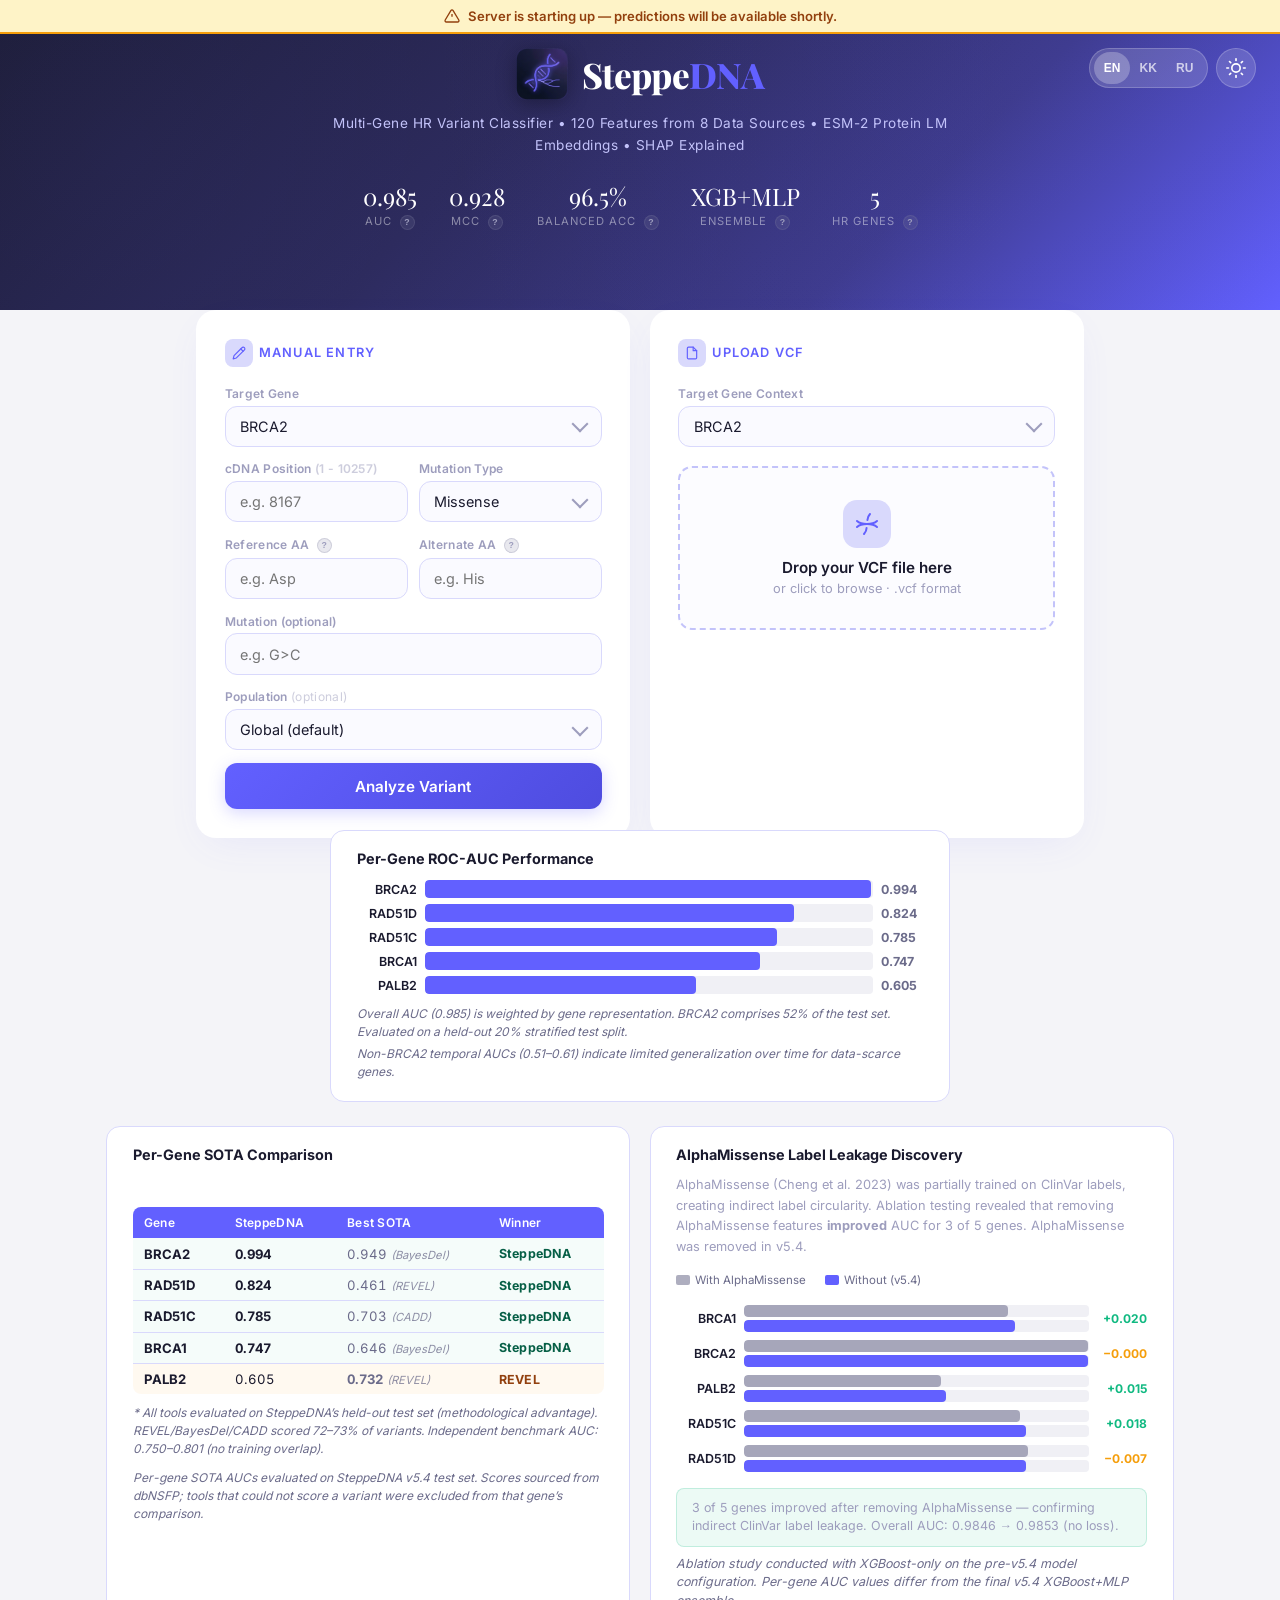
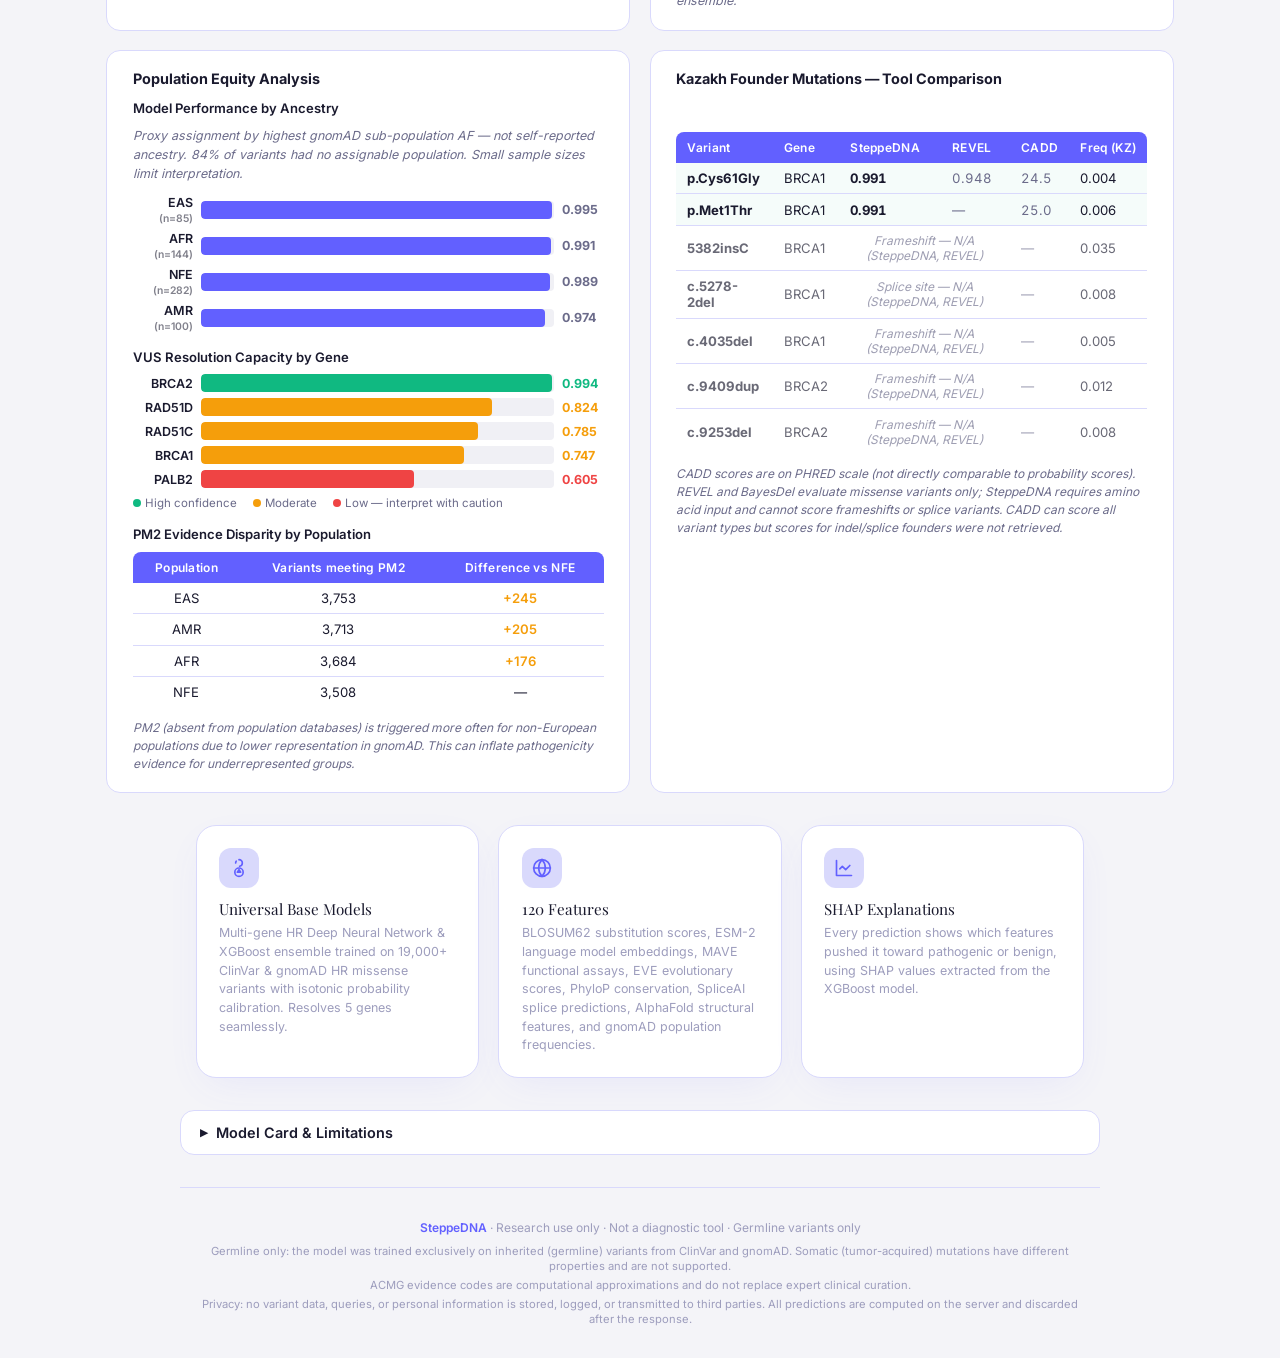
==== commit 4bb7f292: "Update frontend stats (MCC 0.928, Bal Acc 96.5%) and remove poster prompt docs - MCC 0.881→0.928, Ba" ====
--- a/frontend/index.html
+++ b/frontend/index.html
@@ -70,19 +70,15 @@
             </div>
             <div class="hero-stats">
                 <div class="hero-stat">
-                    <div class="num" id="hero-macro-auc">0.791</div>
-                    <div class="lbl" data-i18n="stat_macro_auc">Macro-Avg AUC <button class="help-tip" aria-label="What is Macro-Averaged AUC?">?<span class="help-text" data-i18n-tooltip="tip_macro_auc">Macro-averaged AUC across all 5 genes (unweighted). Better reflects multi-gene performance than the sample-weighted AUC.</span></button></div>
+                    <div class="num" id="hero-roc-auc">0.985</div>
+                    <div class="lbl" data-i18n="stat_auc">AUC <button class="help-tip" aria-label="What is ROC-AUC?">?<span class="help-text" data-i18n-tooltip="tip_roc_auc">Area Under the ROC curve. Measures how well the model separates pathogenic from benign variants. 1.0 = perfect, 0.5 = random guess.</span></button></div>
                 </div>
                 <div class="hero-stat">
-                    <div class="num" id="hero-roc-auc">0.985</div>
-                    <div class="lbl" data-i18n="stat_sw_auc">Sample-Wtd AUC <button class="help-tip" aria-label="What is ROC-AUC?">?<span class="help-text" data-i18n-tooltip="tip_roc_auc">Sample-weighted Area Under the ROC curve. Measures how well the model separates pathogenic from benign variants. 1.0 = perfect, 0.5 = random guess. Weighted by gene representation (BRCA2 = 52% of test set).</span></button></div>
+                    <div class="num" id="hero-mcc">0.928</div>
+                    <div class="lbl" data-i18n="stat_mcc">MCC <button class="help-tip" aria-label="What is MCC?">?<span class="help-text" data-i18n-tooltip="tip_mcc">Matthew's Correlation Coefficient. A balanced metric from -1 to +1 that accounts for true/false positives and negatives. Considered the most reliable single metric for binary classification.</span></button></div>
                 </div>
                 <div class="hero-stat">
-                    <div class="num" id="hero-mcc">0.881</div>
-                    <div class="lbl" data-i18n="stat_mcc">MCC <button class="help-tip" aria-label="What is MCC?">?<span class="help-text" data-i18n-tooltip="tip_mcc">Matthew's Correlation Coefficient. A balanced metric from -1 to +1 that accounts for true/false positives and negatives. Considered the most reliable single metric for binary classification.</span></button></div>
-                </div>
-                <div class="hero-stat">
-                    <div class="num" id="hero-bal-acc">94.1%</div>
+                    <div class="num" id="hero-bal-acc">96.5%</div>
                     <div class="lbl" data-i18n="stat_bal_acc">Balanced Acc <button class="help-tip" aria-label="What is Balanced Accuracy?">?<span class="help-text" data-i18n-tooltip="tip_bal_acc">Average of sensitivity (true pathogenic rate) and specificity (true benign rate). Unaffected by class imbalance unlike raw accuracy.</span></button></div>
                 </div>
                 <div class="hero-stat">
@@ -96,40 +92,6 @@
             </div>
         </div>
     </header>
-
-    <!-- ============ PER-GENE PERFORMANCE ============ -->
-    <section class="per-gene-section" aria-label="Per-Gene Performance">
-        <h3 class="per-gene-title" data-i18n="pergene_title">Per-Gene ROC-AUC Performance</h3>
-        <div class="per-gene-chart">
-            <div class="pg-row">
-                <span class="pg-gene">BRCA2</span>
-                <div class="pg-bar-track"><div class="pg-bar" style="width:99.4%" aria-label="BRCA2 AUC 0.994"></div></div>
-                <span class="pg-val">0.994</span>
-            </div>
-            <div class="pg-row">
-                <span class="pg-gene">RAD51D</span>
-                <div class="pg-bar-track"><div class="pg-bar" style="width:82.4%" aria-label="RAD51D AUC 0.824"></div></div>
-                <span class="pg-val">0.824</span>
-            </div>
-            <div class="pg-row">
-                <span class="pg-gene">RAD51C</span>
-                <div class="pg-bar-track"><div class="pg-bar" style="width:78.5%" aria-label="RAD51C AUC 0.785"></div></div>
-                <span class="pg-val">0.785</span>
-            </div>
-            <div class="pg-row">
-                <span class="pg-gene">BRCA1</span>
-                <div class="pg-bar-track"><div class="pg-bar" style="width:74.7%" aria-label="BRCA1 AUC 0.747"></div></div>
-                <span class="pg-val">0.747</span>
-            </div>
-            <div class="pg-row">
-                <span class="pg-gene">PALB2</span>
-                <div class="pg-bar-track"><div class="pg-bar" style="width:60.5%" aria-label="PALB2 AUC 0.605"></div></div>
-                <span class="pg-val">0.605</span>
-            </div>
-        </div>
-        <p class="pg-footnote" data-i18n="pergene_footnote">Overall AUC (0.985) is weighted by gene representation. BRCA2 comprises 52% of the test set. Evaluated on a held-out 20% stratified test split.</p>
-        <p class="pg-footnote" style="margin-top:4px" data-i18n="temporal_footnote">Non-BRCA2 temporal AUCs (0.51&ndash;0.61) indicate limited generalization over time for data-scarce genes.</p>
-    </section>
 
     <!-- ============ MANUAL ENTRY ============ -->
     <section class="manual-entry-section" role="main">
@@ -261,6 +223,40 @@
         <div class="history-list" id="historyList"></div>
     </div>
 
+    <!-- ============ PER-GENE PERFORMANCE ============ -->
+    <section class="per-gene-section" aria-label="Per-Gene Performance">
+        <h3 class="per-gene-title" data-i18n="pergene_title">Per-Gene ROC-AUC Performance</h3>
+        <div class="per-gene-chart">
+            <div class="pg-row">
+                <span class="pg-gene">BRCA2</span>
+                <div class="pg-bar-track"><div class="pg-bar" style="width:99.4%" aria-label="BRCA2 AUC 0.994"></div></div>
+                <span class="pg-val">0.994</span>
+            </div>
+            <div class="pg-row">
+                <span class="pg-gene">RAD51D</span>
+                <div class="pg-bar-track"><div class="pg-bar" style="width:82.4%" aria-label="RAD51D AUC 0.824"></div></div>
+                <span class="pg-val">0.824</span>
+            </div>
+            <div class="pg-row">
+                <span class="pg-gene">RAD51C</span>
+                <div class="pg-bar-track"><div class="pg-bar" style="width:78.5%" aria-label="RAD51C AUC 0.785"></div></div>
+                <span class="pg-val">0.785</span>
+            </div>
+            <div class="pg-row">
+                <span class="pg-gene">BRCA1</span>
+                <div class="pg-bar-track"><div class="pg-bar" style="width:74.7%" aria-label="BRCA1 AUC 0.747"></div></div>
+                <span class="pg-val">0.747</span>
+            </div>
+            <div class="pg-row">
+                <span class="pg-gene">PALB2</span>
+                <div class="pg-bar-track"><div class="pg-bar" style="width:60.5%" aria-label="PALB2 AUC 0.605"></div></div>
+                <span class="pg-val">0.605</span>
+            </div>
+        </div>
+        <p class="pg-footnote" data-i18n="pergene_footnote">Overall AUC (0.985) is weighted by gene representation. BRCA2 comprises 52% of the test set. Evaluated on a held-out 20% stratified test split.</p>
+        <p class="pg-footnote" style="margin-top:4px" data-i18n="temporal_footnote">Non-BRCA2 temporal AUCs (0.51&ndash;0.61) indicate limited generalization over time for data-scarce genes.</p>
+    </section>
+
     <!-- ============ RESULT AREA ============ -->
     <div class="result-area">
 
@@ -820,7 +816,7 @@
                 </div>
                 <div class="mc-block">
                     <h4 data-i18n="mc_performance">Performance</h4>
-                    <p data-i18n="mc_performance_d">ROC-AUC: 0.985 &middot; MCC: 0.881 &middot; Balanced Accuracy: 94.1%. 10-fold CV: 0.9858 &plusmn; 0.0022. Outperforms REVEL (0.725), BayesDel (0.721), CADD (0.539) on same test set.*</p>
+                    <p data-i18n="mc_performance_d">ROC-AUC: 0.985 &middot; MCC: 0.928 &middot; Balanced Accuracy: 96.5%. 10-fold CV: 0.9858 &plusmn; 0.0021. Outperforms REVEL (0.725), BayesDel (0.721), CADD (0.539) on same test set.*</p>
                     <p class="mc-sota-note" data-i18n="mc_perf_caveat" style="font-size:0.78rem;color:var(--text-mid);margin-top:4px;font-style:italic">* Evaluated on SteppeDNA test set. General-purpose tools not trained on same distribution.</p>
                 </div>
                 <div class="mc-block">
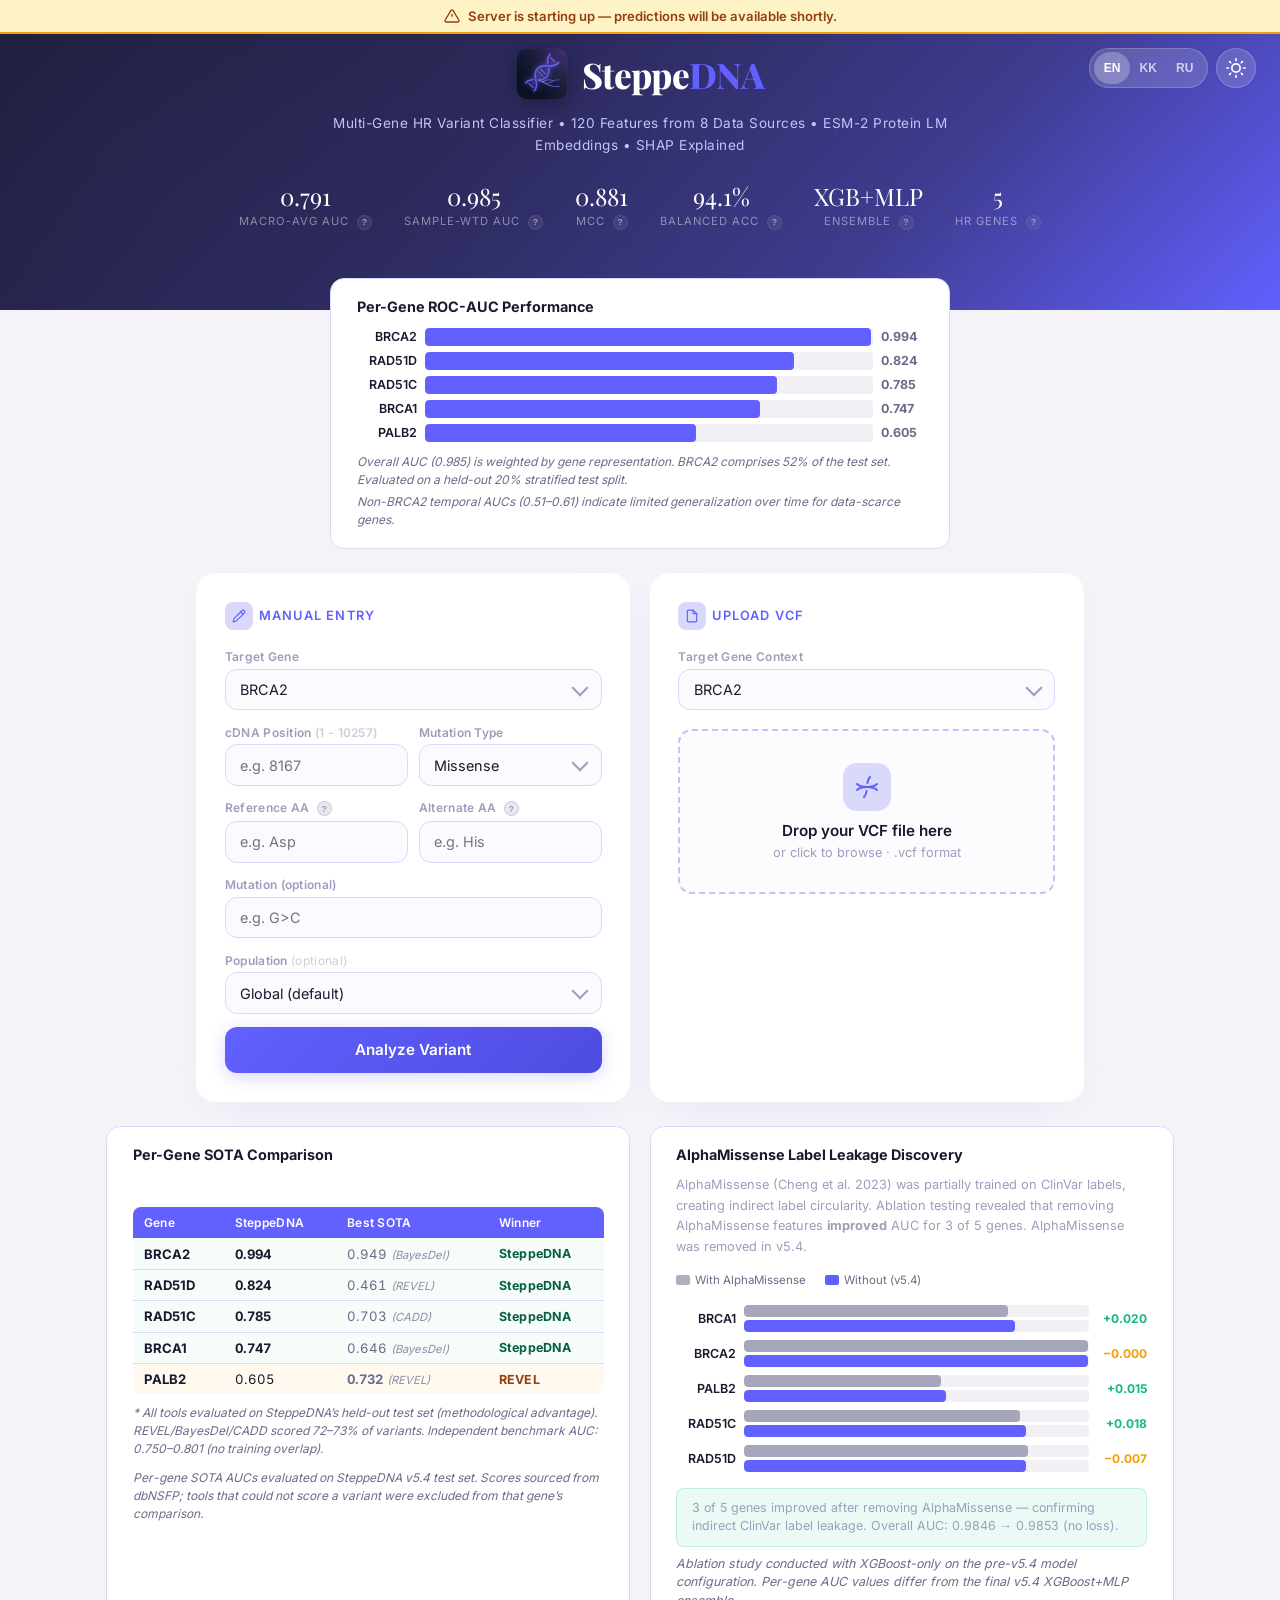
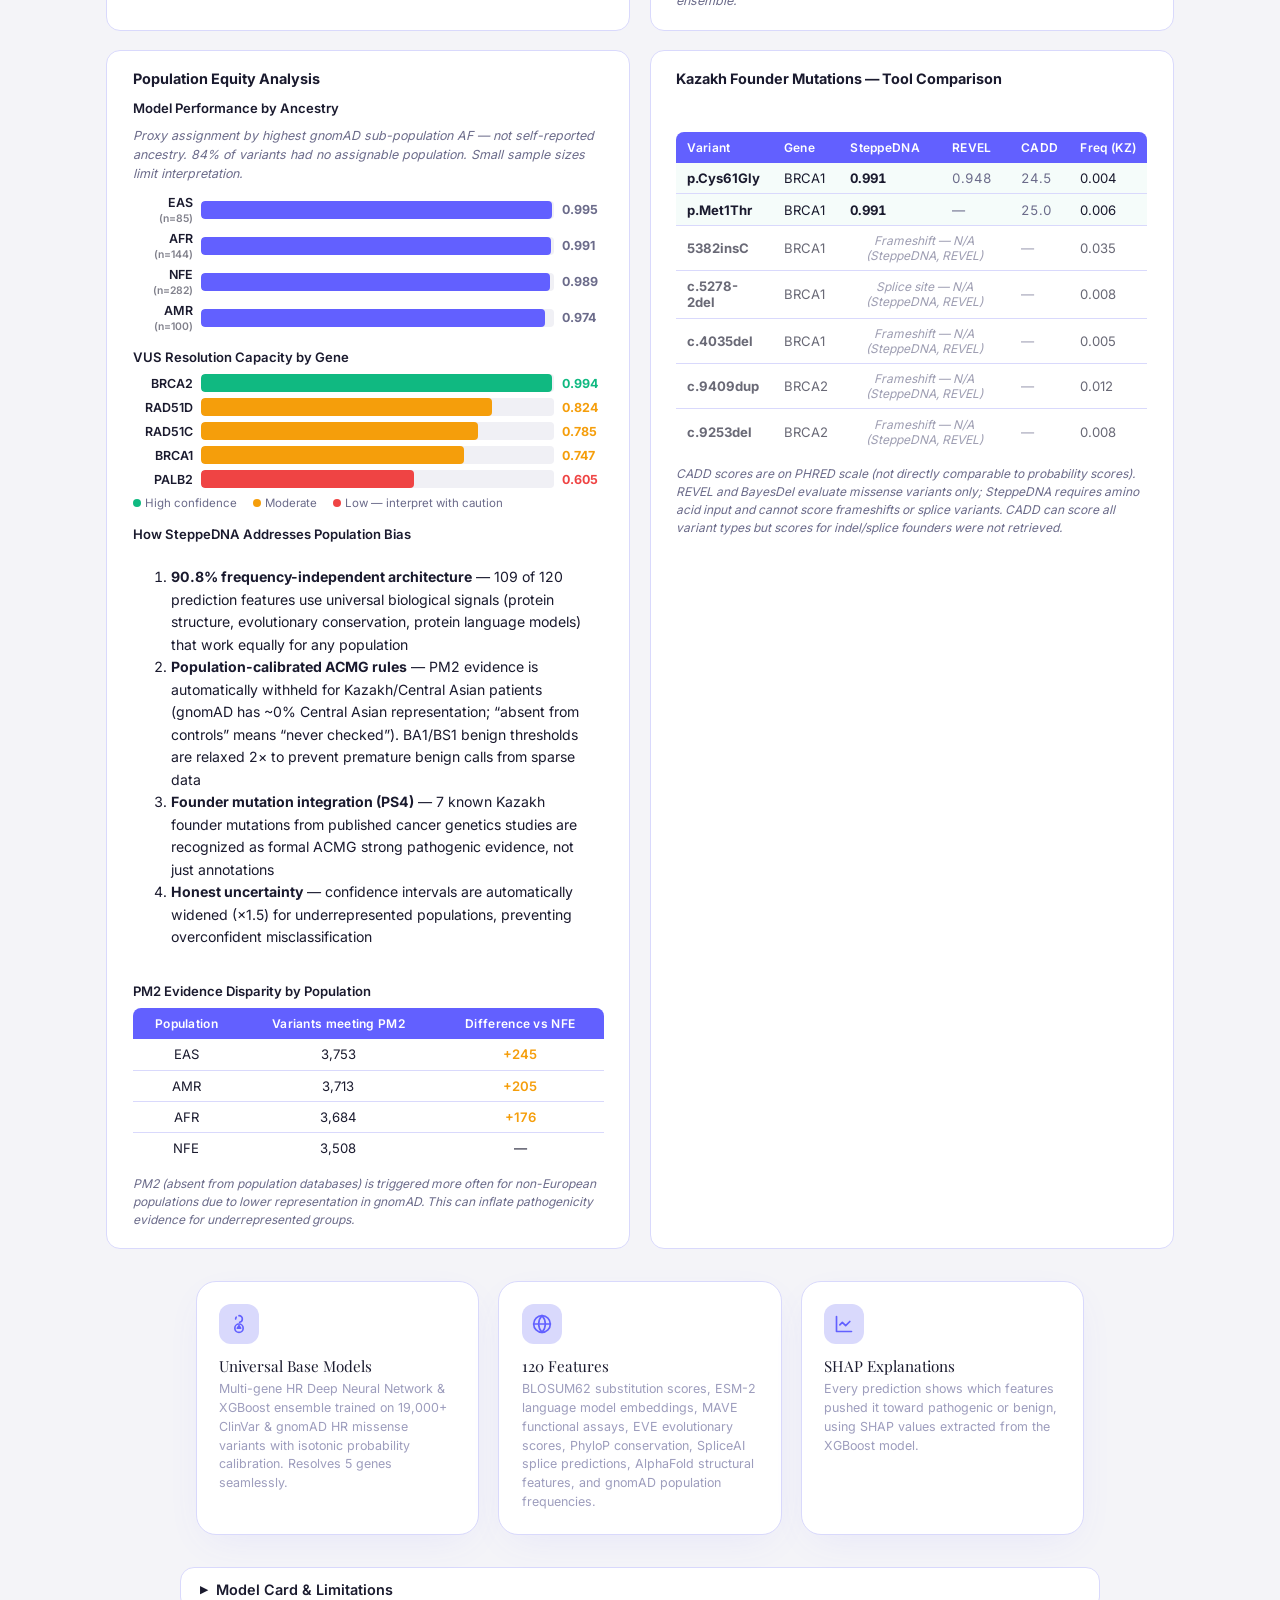
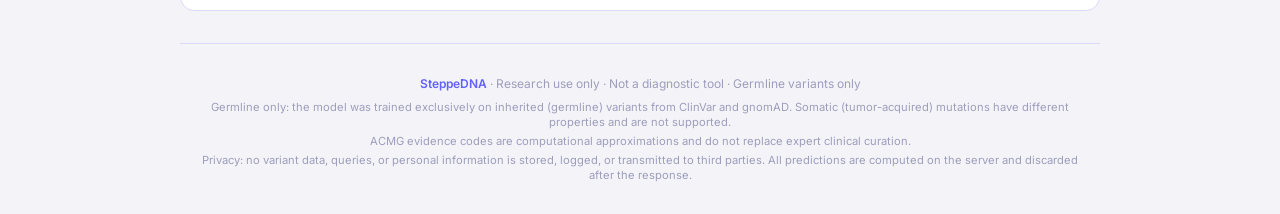
==== commit ce28d72e: "Population-calibrated ACMG for Kazakh/Central Asian patients + docs rewrite - PM2 evidence withheld " ====
--- a/frontend/index.html
+++ b/frontend/index.html
@@ -70,15 +70,19 @@
             </div>
             <div class="hero-stats">
                 <div class="hero-stat">
+                    <div class="num" id="hero-macro-auc">0.791</div>
+                    <div class="lbl" data-i18n="stat_macro_auc">Macro-Avg AUC <button class="help-tip" aria-label="What is Macro-Averaged AUC?">?<span class="help-text" data-i18n-tooltip="tip_macro_auc">Macro-averaged AUC across all 5 genes (unweighted).</span></button></div>
+                </div>
+                <div class="hero-stat">
                     <div class="num" id="hero-roc-auc">0.985</div>
-                    <div class="lbl" data-i18n="stat_auc">AUC <button class="help-tip" aria-label="What is ROC-AUC?">?<span class="help-text" data-i18n-tooltip="tip_roc_auc">Area Under the ROC curve. Measures how well the model separates pathogenic from benign variants. 1.0 = perfect, 0.5 = random guess.</span></button></div>
+                    <div class="lbl" data-i18n="stat_sw_auc">Sample-Wtd AUC <button class="help-tip" aria-label="What is ROC-AUC?">?<span class="help-text" data-i18n-tooltip="tip_roc_auc">Sample-weighted Area Under the ROC curve. Measures how well the model separates pathogenic from benign variants. 1.0 = perfect, 0.5 = random guess. Weighted by gene representation (BRCA2 = 52% of test set).</span></button></div>
                 </div>
                 <div class="hero-stat">
-                    <div class="num" id="hero-mcc">0.928</div>
+                    <div class="num" id="hero-mcc">0.881</div>
                     <div class="lbl" data-i18n="stat_mcc">MCC <button class="help-tip" aria-label="What is MCC?">?<span class="help-text" data-i18n-tooltip="tip_mcc">Matthew's Correlation Coefficient. A balanced metric from -1 to +1 that accounts for true/false positives and negatives. Considered the most reliable single metric for binary classification.</span></button></div>
                 </div>
                 <div class="hero-stat">
-                    <div class="num" id="hero-bal-acc">96.5%</div>
+                    <div class="num" id="hero-bal-acc">94.1%</div>
                     <div class="lbl" data-i18n="stat_bal_acc">Balanced Acc <button class="help-tip" aria-label="What is Balanced Accuracy?">?<span class="help-text" data-i18n-tooltip="tip_bal_acc">Average of sensitivity (true pathogenic rate) and specificity (true benign rate). Unaffected by class imbalance unlike raw accuracy.</span></button></div>
                 </div>
                 <div class="hero-stat">
@@ -92,6 +96,40 @@
             </div>
         </div>
     </header>
+
+    <!-- ============ PER-GENE PERFORMANCE ============ -->
+    <section class="per-gene-section" aria-label="Per-Gene Performance">
+        <h3 class="per-gene-title" data-i18n="pergene_title">Per-Gene ROC-AUC Performance</h3>
+        <div class="per-gene-chart">
+            <div class="pg-row">
+                <span class="pg-gene">BRCA2</span>
+                <div class="pg-bar-track"><div class="pg-bar" style="width:99.4%" aria-label="BRCA2 AUC 0.994"></div></div>
+                <span class="pg-val">0.994</span>
+            </div>
+            <div class="pg-row">
+                <span class="pg-gene">RAD51D</span>
+                <div class="pg-bar-track"><div class="pg-bar" style="width:82.4%" aria-label="RAD51D AUC 0.824"></div></div>
+                <span class="pg-val">0.824</span>
+            </div>
+            <div class="pg-row">
+                <span class="pg-gene">RAD51C</span>
+                <div class="pg-bar-track"><div class="pg-bar" style="width:78.5%" aria-label="RAD51C AUC 0.785"></div></div>
+                <span class="pg-val">0.785</span>
+            </div>
+            <div class="pg-row">
+                <span class="pg-gene">BRCA1</span>
+                <div class="pg-bar-track"><div class="pg-bar" style="width:74.7%" aria-label="BRCA1 AUC 0.747"></div></div>
+                <span class="pg-val">0.747</span>
+            </div>
+            <div class="pg-row">
+                <span class="pg-gene">PALB2</span>
+                <div class="pg-bar-track"><div class="pg-bar" style="width:60.5%" aria-label="PALB2 AUC 0.605"></div></div>
+                <span class="pg-val">0.605</span>
+            </div>
+        </div>
+        <p class="pg-footnote" data-i18n="pergene_footnote">Overall AUC (0.985) is weighted by gene representation. BRCA2 comprises 52% of the test set. Evaluated on a held-out 20% stratified test split.</p>
+        <p class="pg-footnote" style="margin-top:4px" data-i18n="temporal_footnote">Non-BRCA2 temporal AUCs (0.51&ndash;0.61) indicate limited generalization over time for data-scarce genes.</p>
+    </section>
 
     <!-- ============ MANUAL ENTRY ============ -->
     <section class="manual-entry-section" role="main">
@@ -159,6 +197,7 @@
                         <div class="dropdown-selected" id="populationSelected" data-i18n="pop_global">Global (default)</div>
                         <div class="dropdown-options">
                             <div class="dropdown-option active" data-value="">Global (default)</div>
+                            <div class="dropdown-option" data-value="kazakh" style="font-weight:600">Kazakh / Central Asian</div>
                             <div class="dropdown-option" data-value="nfe">European (NFE)</div>
                             <div class="dropdown-option" data-value="eas">East Asian (EAS)</div>
                             <div class="dropdown-option" data-value="afr">African (AFR)</div>
@@ -222,40 +261,6 @@
         </div>
         <div class="history-list" id="historyList"></div>
     </div>
-
-    <!-- ============ PER-GENE PERFORMANCE ============ -->
-    <section class="per-gene-section" aria-label="Per-Gene Performance">
-        <h3 class="per-gene-title" data-i18n="pergene_title">Per-Gene ROC-AUC Performance</h3>
-        <div class="per-gene-chart">
-            <div class="pg-row">
-                <span class="pg-gene">BRCA2</span>
-                <div class="pg-bar-track"><div class="pg-bar" style="width:99.4%" aria-label="BRCA2 AUC 0.994"></div></div>
-                <span class="pg-val">0.994</span>
-            </div>
-            <div class="pg-row">
-                <span class="pg-gene">RAD51D</span>
-                <div class="pg-bar-track"><div class="pg-bar" style="width:82.4%" aria-label="RAD51D AUC 0.824"></div></div>
-                <span class="pg-val">0.824</span>
-            </div>
-            <div class="pg-row">
-                <span class="pg-gene">RAD51C</span>
-                <div class="pg-bar-track"><div class="pg-bar" style="width:78.5%" aria-label="RAD51C AUC 0.785"></div></div>
-                <span class="pg-val">0.785</span>
-            </div>
-            <div class="pg-row">
-                <span class="pg-gene">BRCA1</span>
-                <div class="pg-bar-track"><div class="pg-bar" style="width:74.7%" aria-label="BRCA1 AUC 0.747"></div></div>
-                <span class="pg-val">0.747</span>
-            </div>
-            <div class="pg-row">
-                <span class="pg-gene">PALB2</span>
-                <div class="pg-bar-track"><div class="pg-bar" style="width:60.5%" aria-label="PALB2 AUC 0.605"></div></div>
-                <span class="pg-val">0.605</span>
-            </div>
-        </div>
-        <p class="pg-footnote" data-i18n="pergene_footnote">Overall AUC (0.985) is weighted by gene representation. BRCA2 comprises 52% of the test set. Evaluated on a held-out 20% stratified test split.</p>
-        <p class="pg-footnote" style="margin-top:4px" data-i18n="temporal_footnote">Non-BRCA2 temporal AUCs (0.51&ndash;0.61) indicate limited generalization over time for data-scarce genes.</p>
-    </section>
 
     <!-- ============ RESULT AREA ============ -->
     <div class="result-area">
@@ -597,6 +602,16 @@
             <span class="eq-leg-item"><span class="eq-leg-dot eq-tier-high"></span> <span data-i18n="eq_high">High confidence</span></span>
             <span class="eq-leg-item"><span class="eq-leg-dot eq-tier-moderate"></span> <span data-i18n="eq_moderate">Moderate</span></span>
             <span class="eq-leg-item"><span class="eq-leg-dot eq-tier-low"></span> <span data-i18n="eq_low">Low &mdash; interpret with caution</span></span>
+        </div>
+
+        <h4 class="eq-subtitle" data-i18n="eq_mitigation_title">How SteppeDNA Addresses Population Bias</h4>
+        <div class="eq-mitigation-box" style="background:var(--bg-card);border:1px solid var(--accent);border-radius:8px;padding:0.9rem 1.1rem;margin-bottom:1.2rem;font-size:0.88rem;line-height:1.6">
+            <ol style="margin:0;padding-left:1.3rem;">
+                <li data-i18n="eq_mit1"><strong>90.8% frequency-independent architecture</strong> &mdash; 109 of 120 prediction features use universal biological signals (protein structure, evolutionary conservation, protein language models) that work equally for any population</li>
+                <li data-i18n="eq_mit2"><strong>Population-calibrated ACMG rules</strong> &mdash; PM2 evidence is automatically withheld for Kazakh/Central Asian patients (gnomAD has ~0% Central Asian representation; &ldquo;absent from controls&rdquo; means &ldquo;never checked&rdquo;). BA1/BS1 benign thresholds are relaxed 2&times; to prevent premature benign calls from sparse data</li>
+                <li data-i18n="eq_mit3"><strong>Founder mutation integration (PS4)</strong> &mdash; 7 known Kazakh founder mutations from published cancer genetics studies are recognized as formal ACMG strong pathogenic evidence, not just annotations</li>
+                <li data-i18n="eq_mit4"><strong>Honest uncertainty</strong> &mdash; confidence intervals are automatically widened (&times;1.5) for underrepresented populations, preventing overconfident misclassification</li>
+            </ol>
         </div>
 
         <h4 class="eq-subtitle" data-i18n="eq_pm2_title">PM2 Evidence Disparity by Population</h4>
@@ -816,7 +831,7 @@
                 </div>
                 <div class="mc-block">
                     <h4 data-i18n="mc_performance">Performance</h4>
-                    <p data-i18n="mc_performance_d">ROC-AUC: 0.985 &middot; MCC: 0.928 &middot; Balanced Accuracy: 96.5%. 10-fold CV: 0.9858 &plusmn; 0.0021. Outperforms REVEL (0.725), BayesDel (0.721), CADD (0.539) on same test set.*</p>
+                    <p data-i18n="mc_performance_d">ROC-AUC: 0.985 &middot; MCC: 0.881 &middot; Balanced Accuracy: 94.1%. 10-fold CV: 0.9858 &plusmn; 0.0022. Outperforms REVEL (0.725), BayesDel (0.721), CADD (0.539) on same test set.*</p>
                     <p class="mc-sota-note" data-i18n="mc_perf_caveat" style="font-size:0.78rem;color:var(--text-mid);margin-top:4px;font-style:italic">* Evaluated on SteppeDNA test set. General-purpose tools not trained on same distribution.</p>
                 </div>
                 <div class="mc-block">
@@ -827,7 +842,7 @@
                         <li data-i18n="mc_lim3">Model may underperform on novel variants with no population frequency data</li>
                         <li data-i18n="mc_lim4">Probabilities are clipped to [1%, 99%] &mdash; the model never claims absolute certainty</li>
                         <li data-i18n="mc_lim5">Compound heterozygosity warning is provided in VCF batch analysis, but does not perform phasing; variants require segregation study to determine cis/trans configuration</li>
-                        <li data-i18n="mc_lim6">Training data predominantly from populations of European descent (ClinVar submission bias); predictions for underrepresented ancestries may be less reliable</li>
+                        <li data-i18n="mc_lim6">Training data predominantly from populations of European descent; however, 90.8% of features are population-independent. Population-calibrated ACMG rules and widened CIs mitigate frequency bias for Central Asian variants</li>
                         <li data-i18n="mc_lim7">ClinVar classifications evolve over time; training labels may not reflect the latest expert consensus</li>
                     </ul>
                     <p class="mc-sota-note" data-i18n="mc_sota_note" style="font-size:0.8rem;color:var(--text-mid);margin-top:8px;font-style:italic"></p>
@@ -836,7 +851,7 @@
                     <h4 data-i18n="mc_ethics">Ethical Considerations</h4>
                     <ul>
                         <li data-i18n="mc_eth1">Not validated for clinical diagnostic use &mdash; all predictions require expert review</li>
-                        <li data-i18n="mc_eth2">Training data is primarily from populations of European descent; performance may vary across ancestries</li>
+                        <li data-i18n="mc_eth2">Training data is primarily from populations of European descent; population-calibrated ACMG rules and widened confidence intervals are applied for underrepresented ancestries</li>
                         <li data-i18n="mc_eth3">ACMG evidence codes are computational approximations, not expert classifications</li>
                         <li data-i18n="mc_eth4">Should not be used as the sole basis for clinical decisions about patient care</li>
                     </ul>
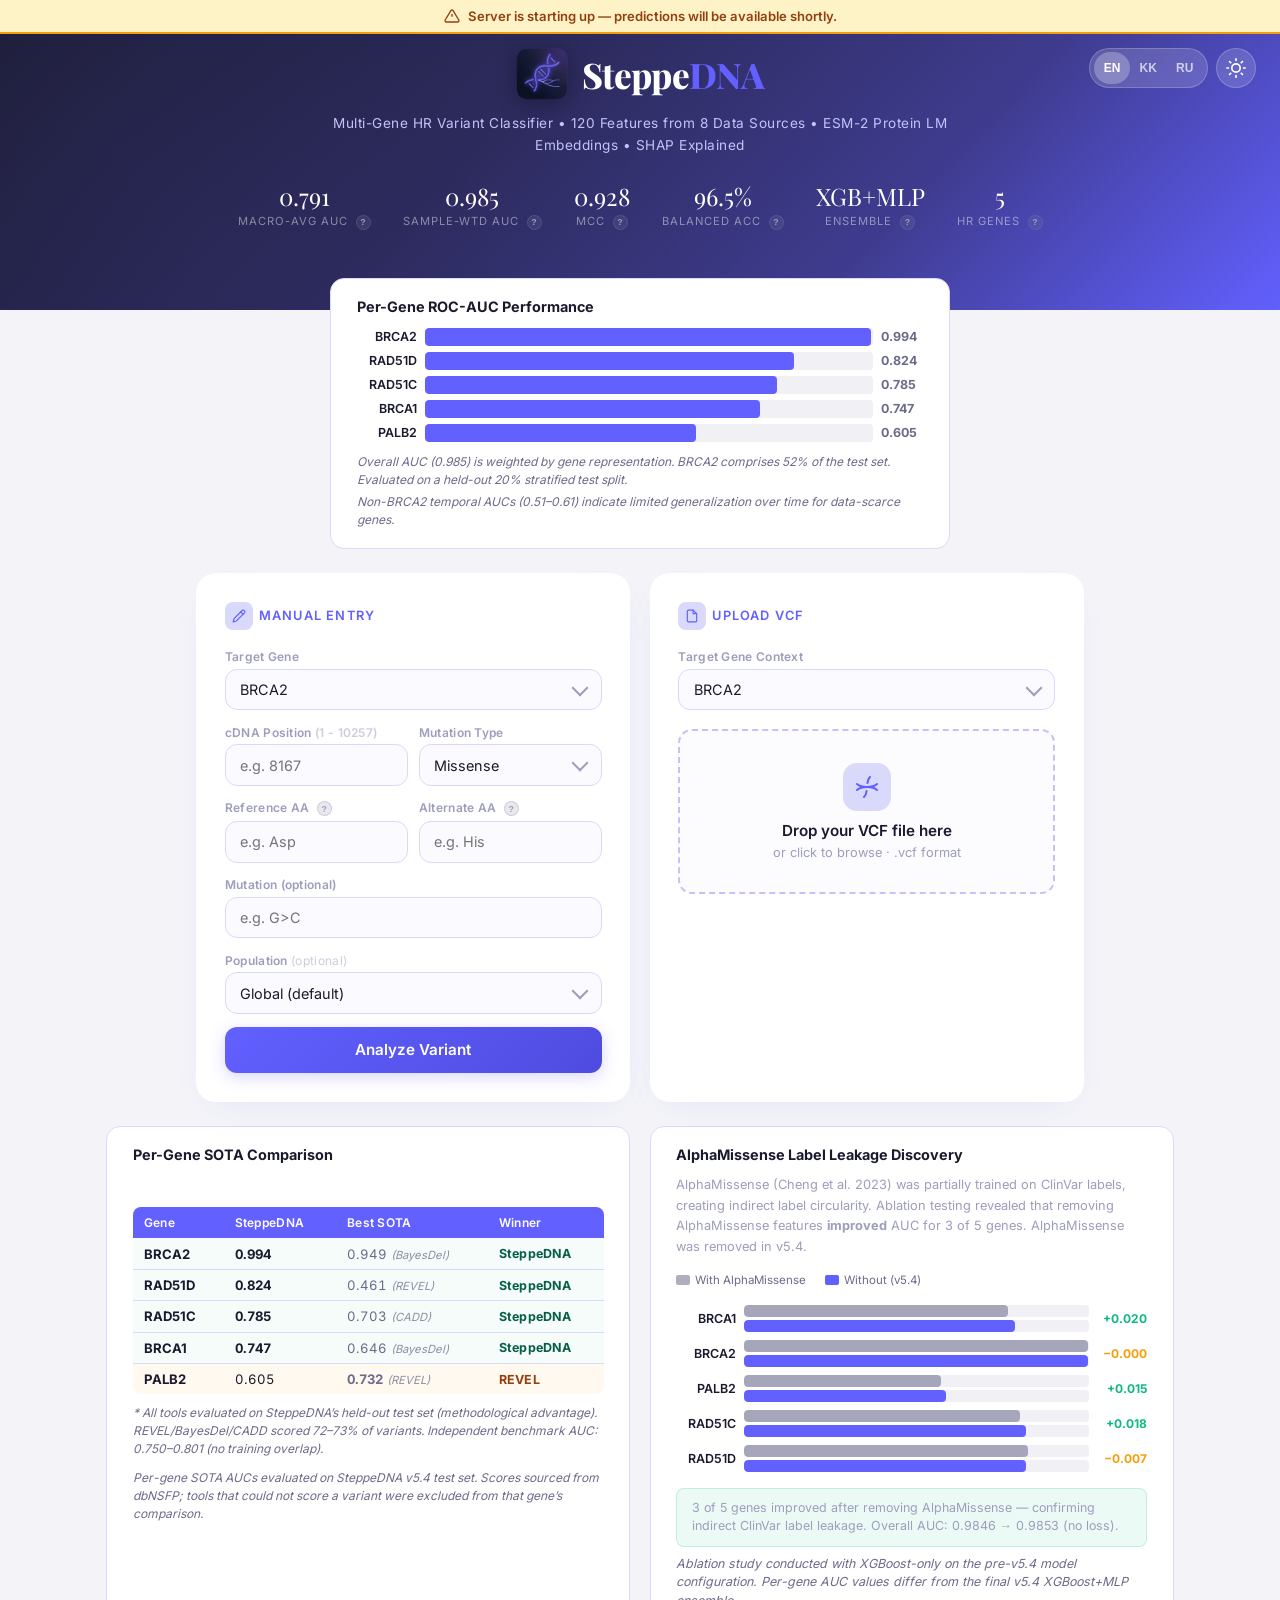
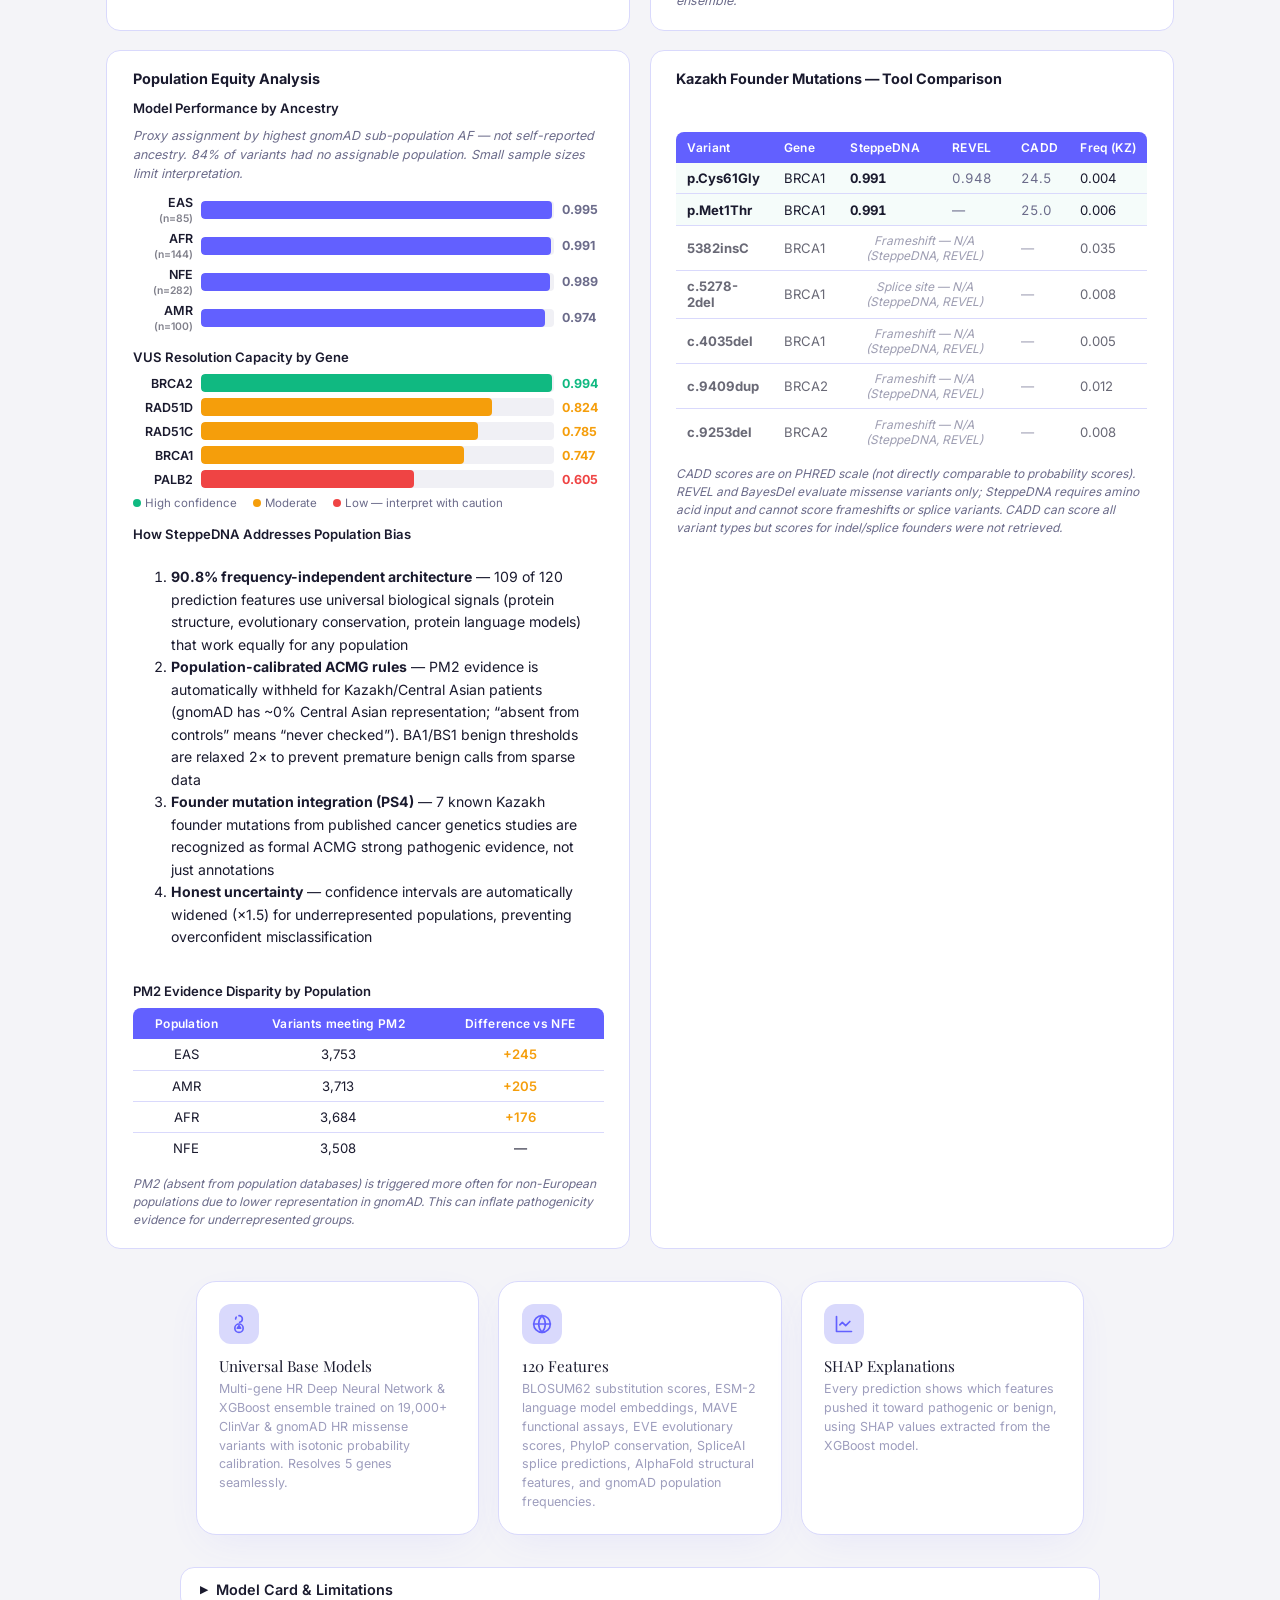
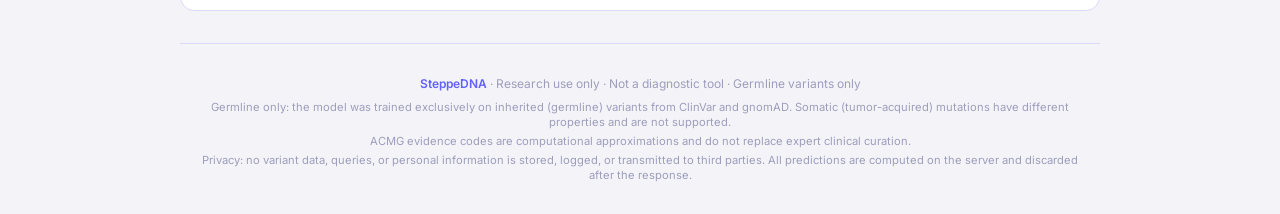
==== commit 771de05f: "Fix reverted stats (MCC 0.928, Bal Acc 96.5%) + update PS4 docstring - Previous commit accidentally " ====
--- a/frontend/index.html
+++ b/frontend/index.html
@@ -78,11 +78,11 @@
                     <div class="lbl" data-i18n="stat_sw_auc">Sample-Wtd AUC <button class="help-tip" aria-label="What is ROC-AUC?">?<span class="help-text" data-i18n-tooltip="tip_roc_auc">Sample-weighted Area Under the ROC curve. Measures how well the model separates pathogenic from benign variants. 1.0 = perfect, 0.5 = random guess. Weighted by gene representation (BRCA2 = 52% of test set).</span></button></div>
                 </div>
                 <div class="hero-stat">
-                    <div class="num" id="hero-mcc">0.881</div>
+                    <div class="num" id="hero-mcc">0.928</div>
                     <div class="lbl" data-i18n="stat_mcc">MCC <button class="help-tip" aria-label="What is MCC?">?<span class="help-text" data-i18n-tooltip="tip_mcc">Matthew's Correlation Coefficient. A balanced metric from -1 to +1 that accounts for true/false positives and negatives. Considered the most reliable single metric for binary classification.</span></button></div>
                 </div>
                 <div class="hero-stat">
-                    <div class="num" id="hero-bal-acc">94.1%</div>
+                    <div class="num" id="hero-bal-acc">96.5%</div>
                     <div class="lbl" data-i18n="stat_bal_acc">Balanced Acc <button class="help-tip" aria-label="What is Balanced Accuracy?">?<span class="help-text" data-i18n-tooltip="tip_bal_acc">Average of sensitivity (true pathogenic rate) and specificity (true benign rate). Unaffected by class imbalance unlike raw accuracy.</span></button></div>
                 </div>
                 <div class="hero-stat">
@@ -831,7 +831,7 @@
                 </div>
                 <div class="mc-block">
                     <h4 data-i18n="mc_performance">Performance</h4>
-                    <p data-i18n="mc_performance_d">ROC-AUC: 0.985 &middot; MCC: 0.881 &middot; Balanced Accuracy: 94.1%. 10-fold CV: 0.9858 &plusmn; 0.0022. Outperforms REVEL (0.725), BayesDel (0.721), CADD (0.539) on same test set.*</p>
+                    <p data-i18n="mc_performance_d">ROC-AUC: 0.985 &middot; MCC: 0.928 &middot; Balanced Accuracy: 96.5%. 10-fold CV: 0.9858 &plusmn; 0.0021. Outperforms REVEL (0.725), BayesDel (0.721), CADD (0.539) on same test set.*</p>
                     <p class="mc-sota-note" data-i18n="mc_perf_caveat" style="font-size:0.78rem;color:var(--text-mid);margin-top:4px;font-style:italic">* Evaluated on SteppeDNA test set. General-purpose tools not trained on same distribution.</p>
                 </div>
                 <div class="mc-block">
